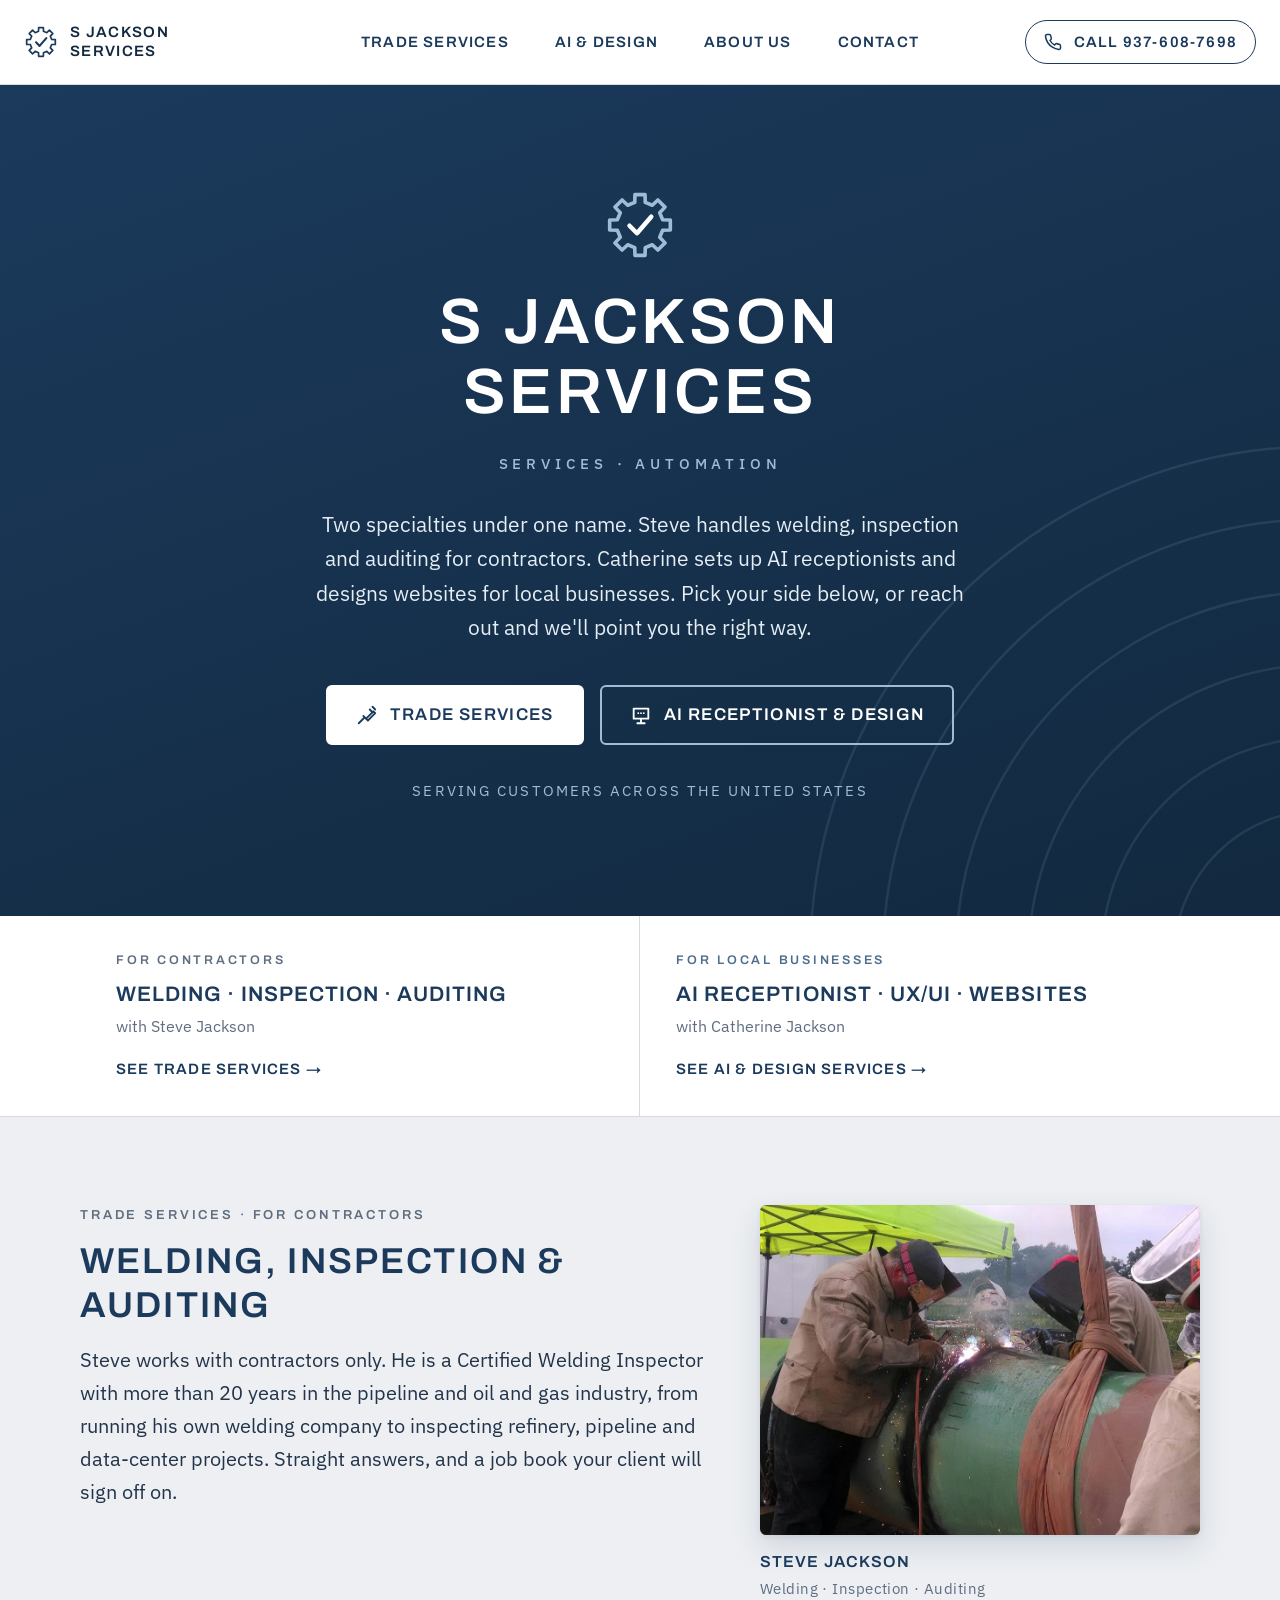
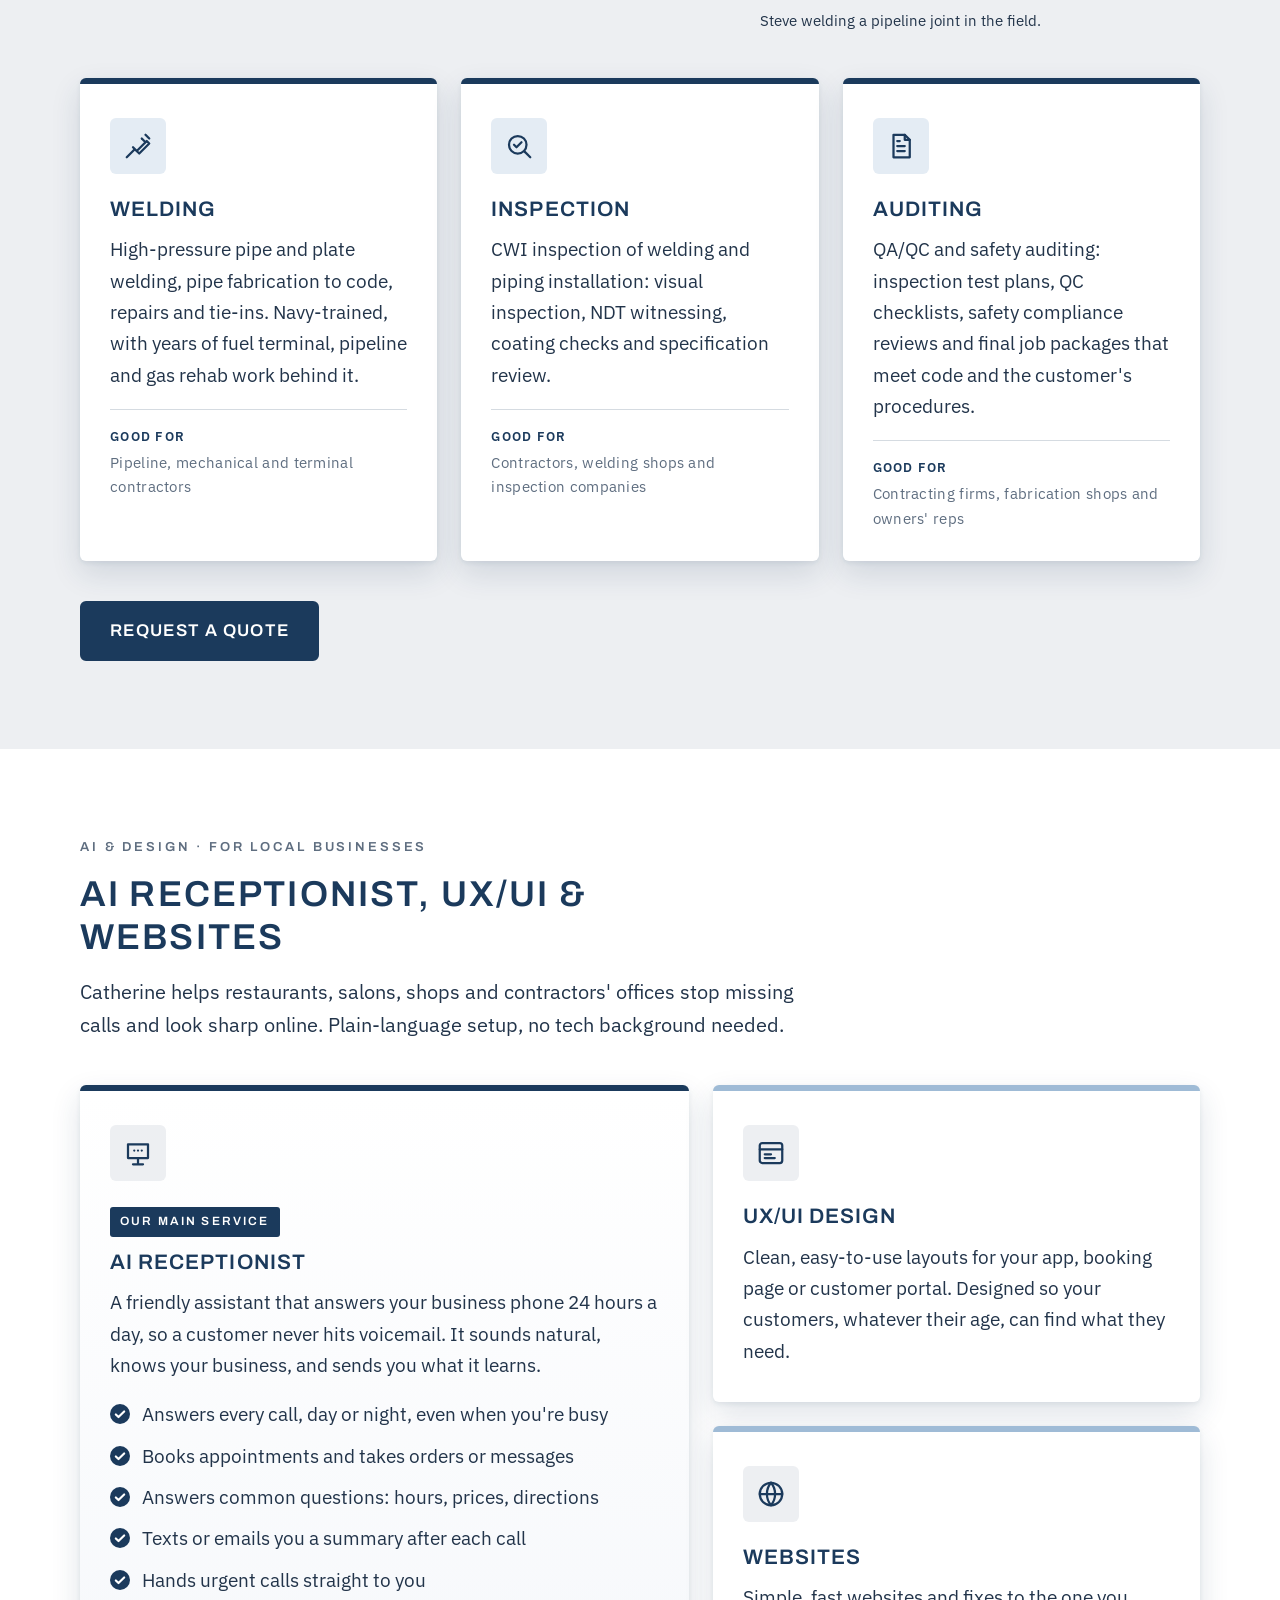
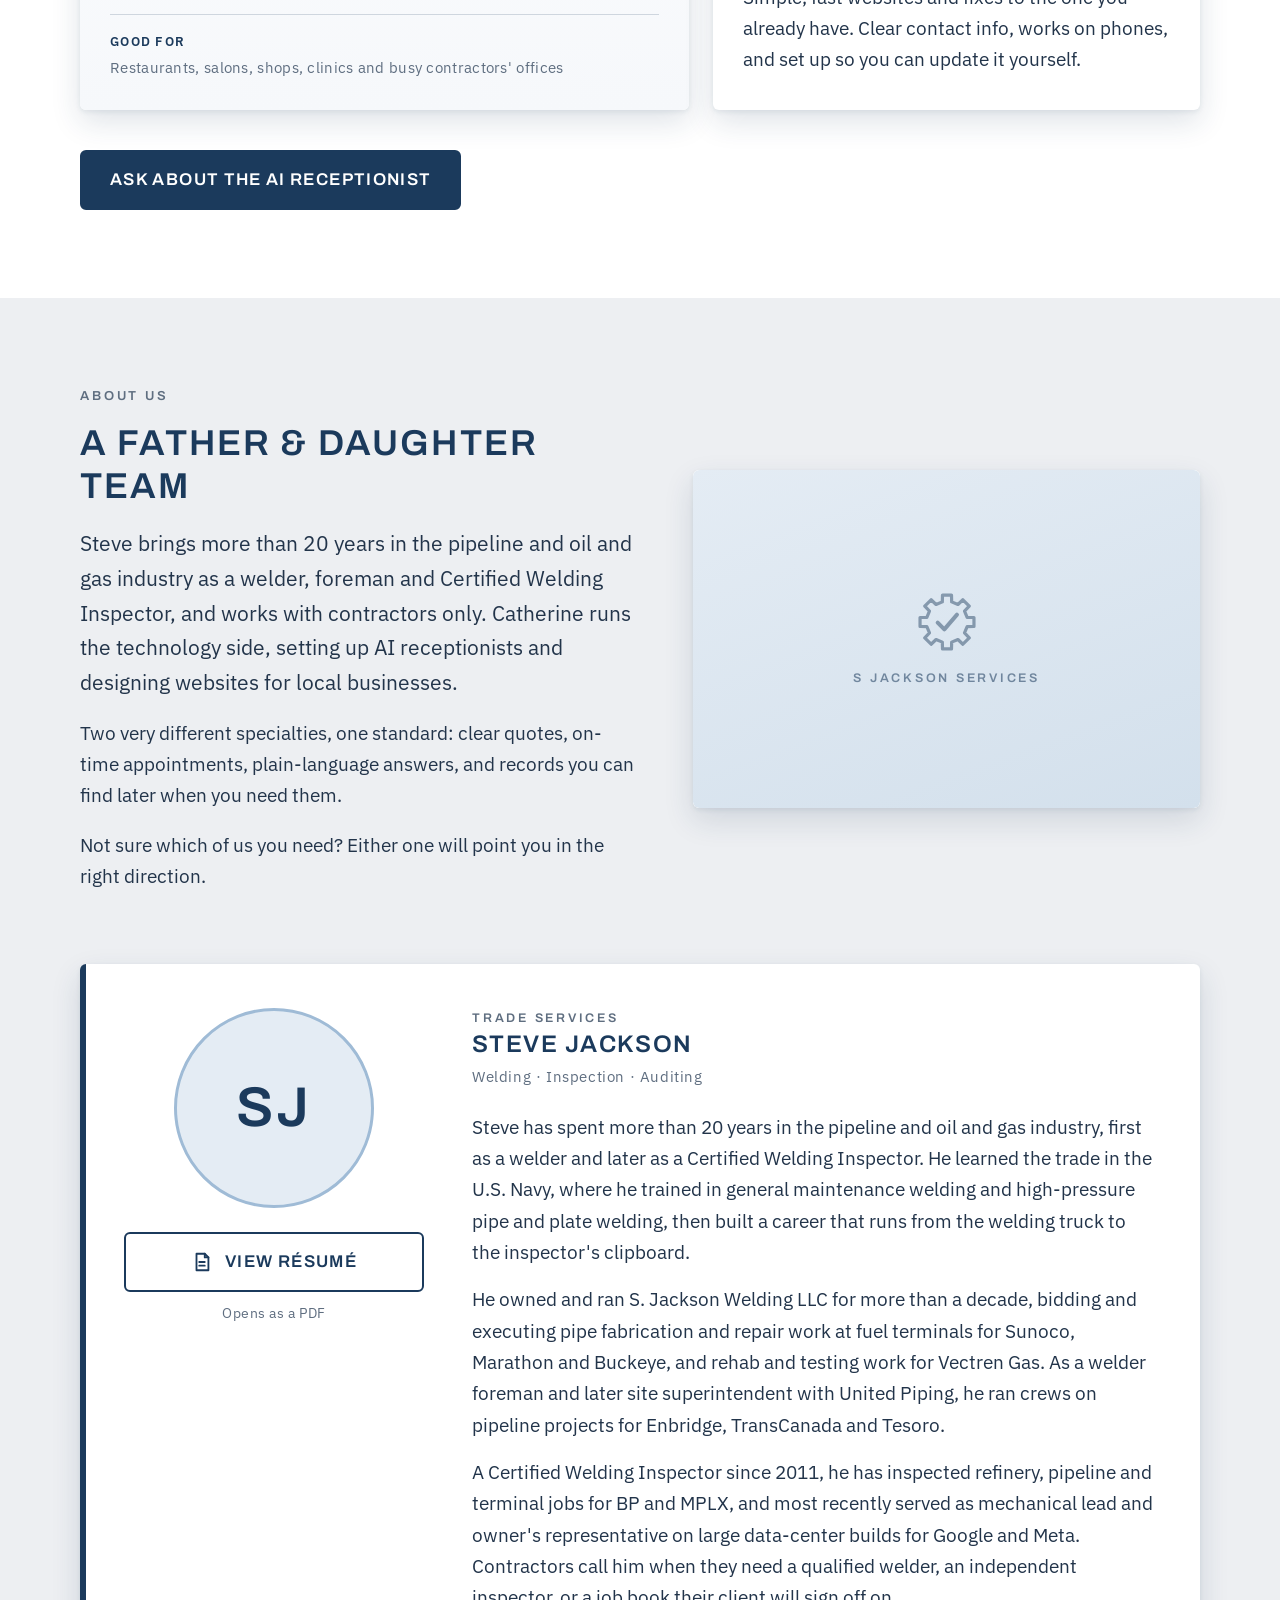
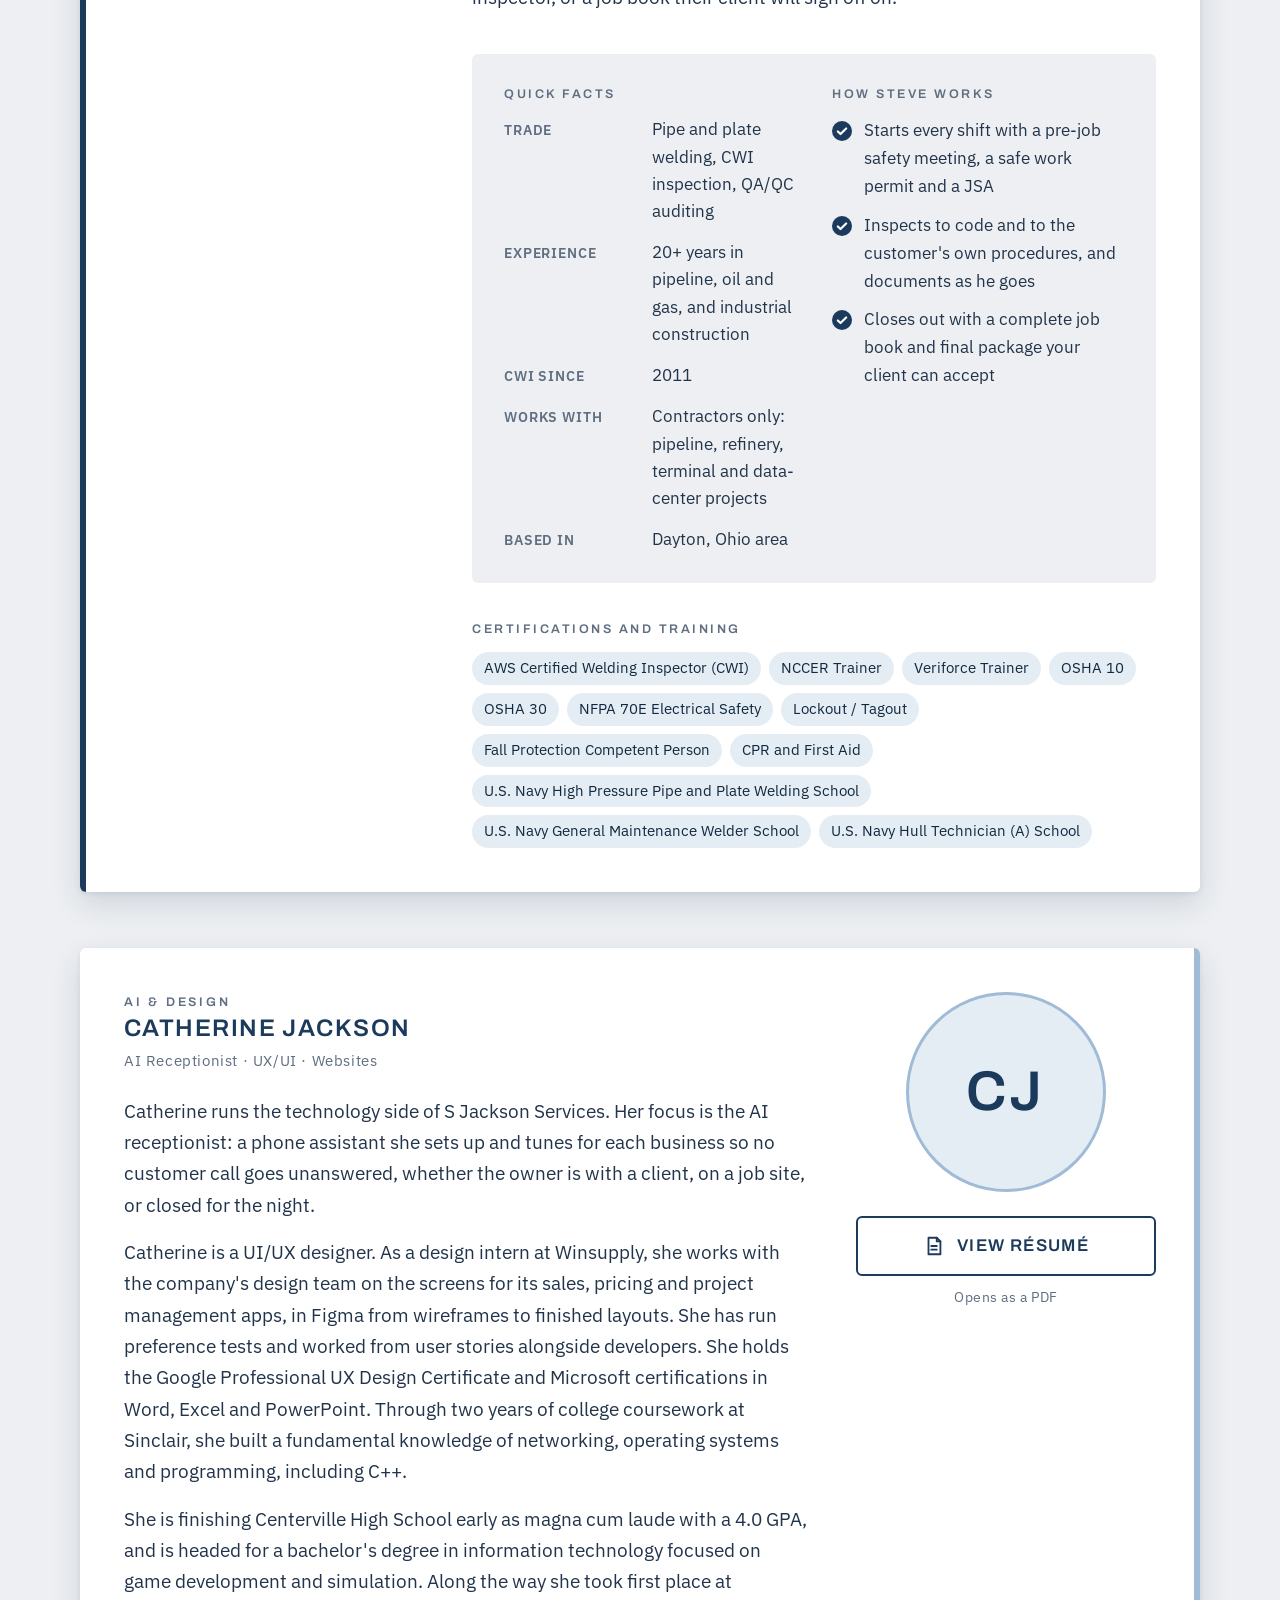
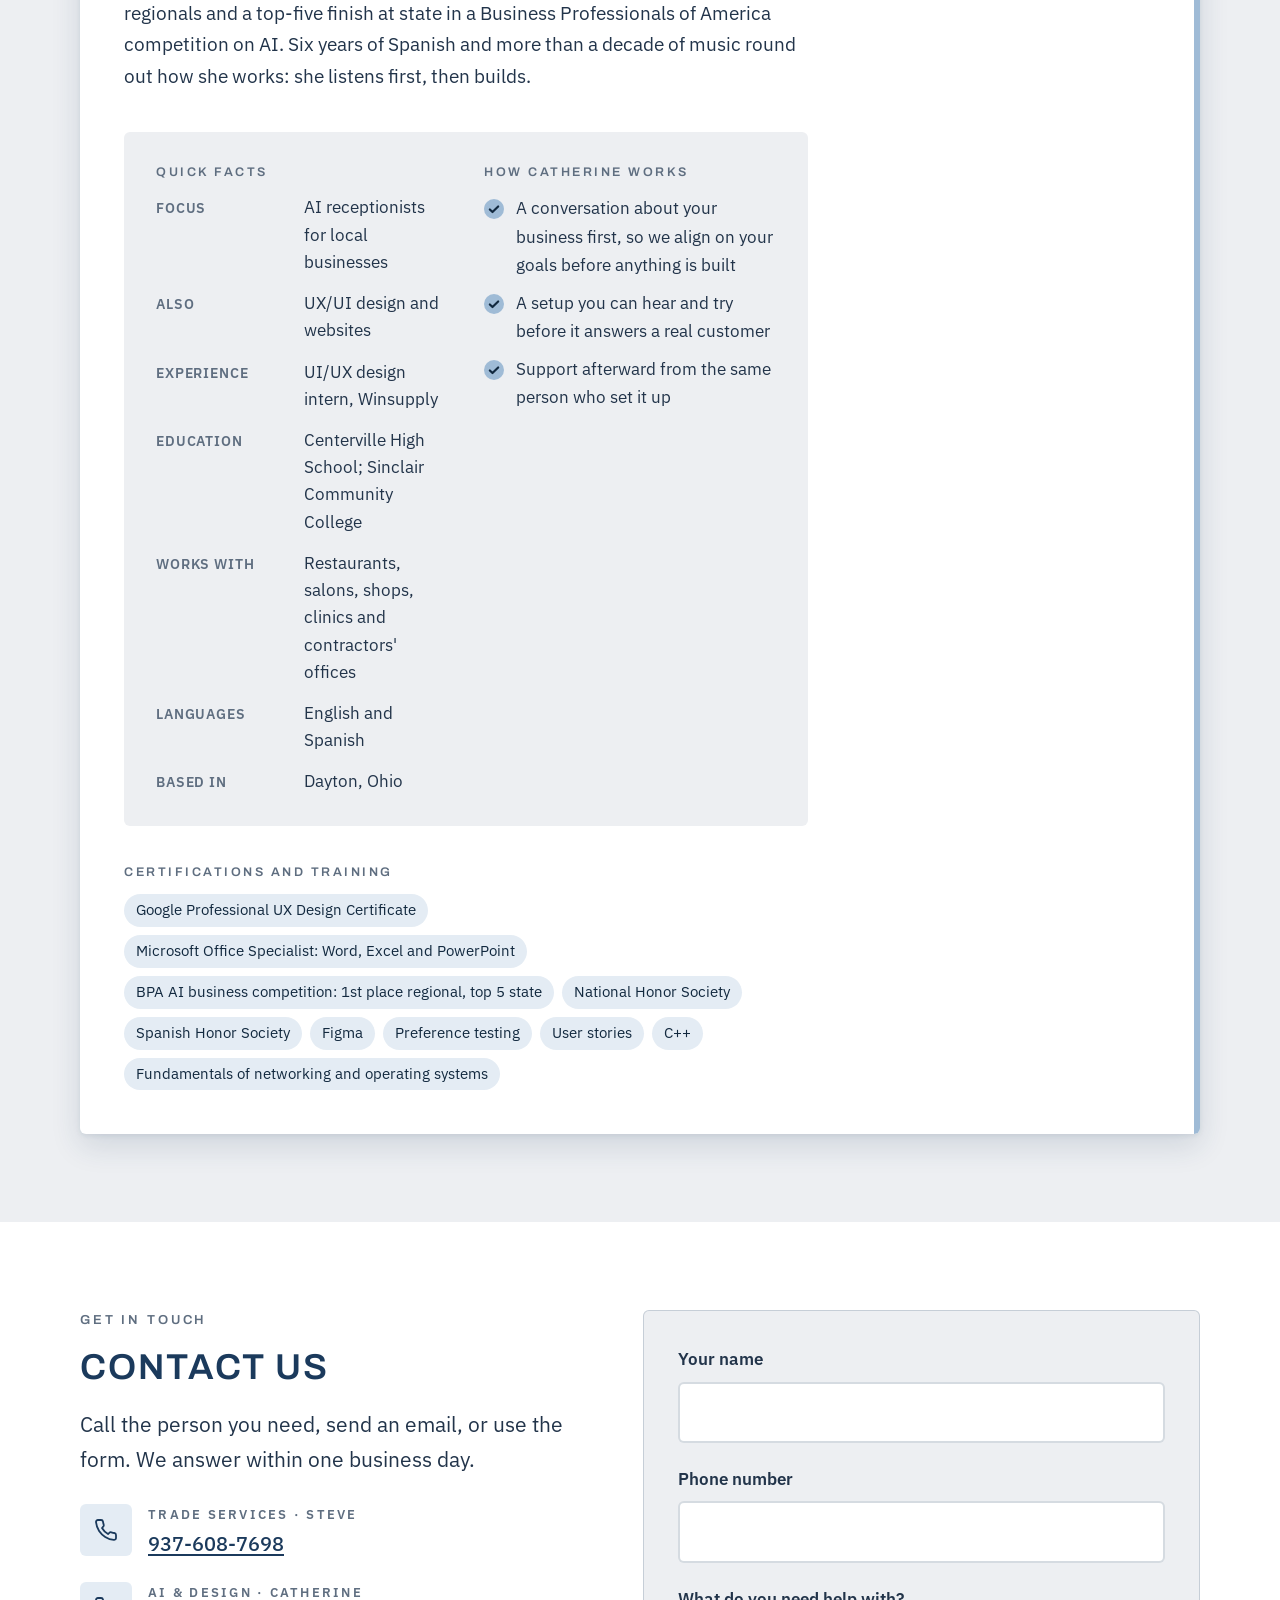
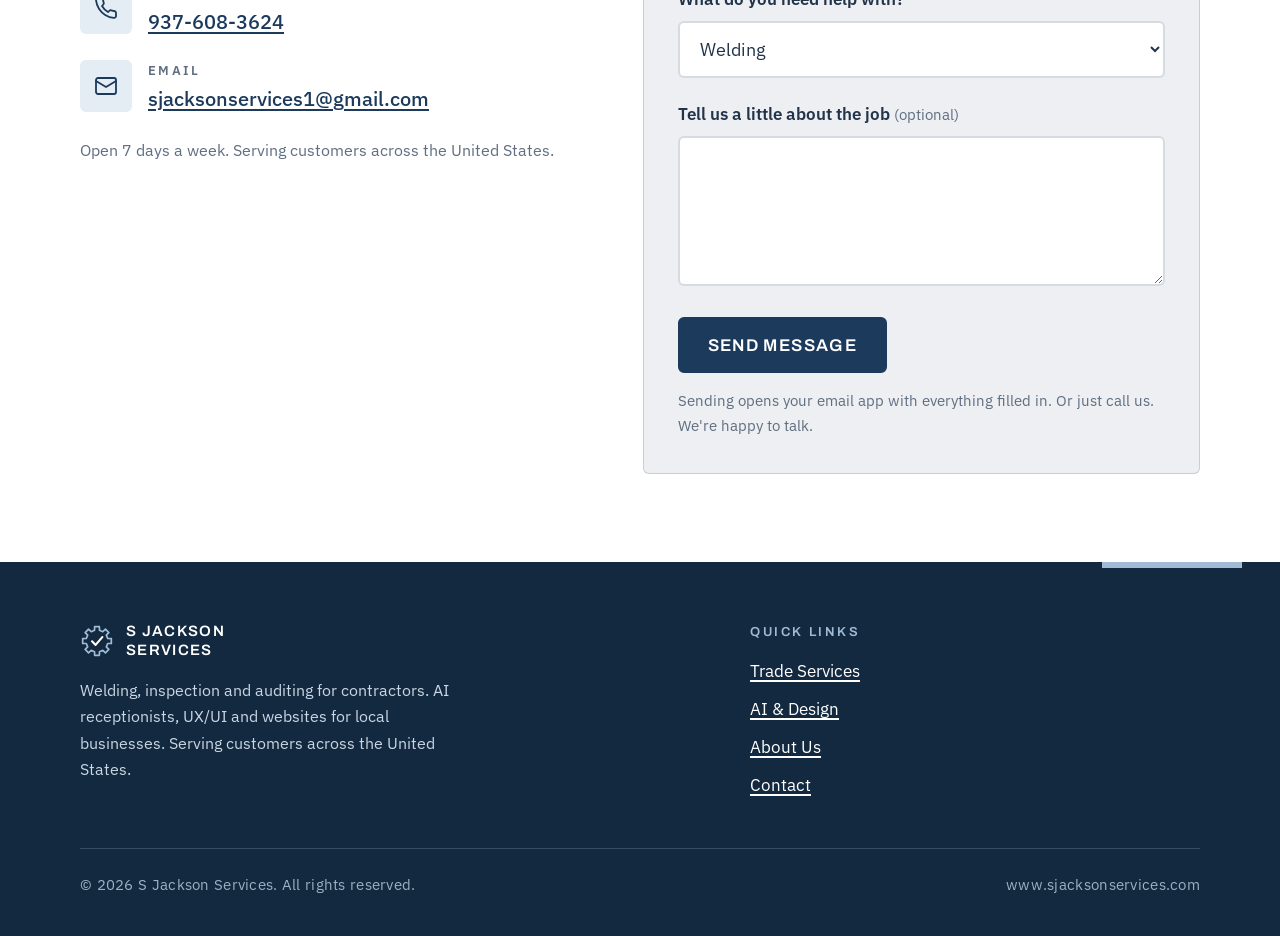
==== index.html @ 2aa4ae31 "Branded placeholder for missing photos; drop research-study wording Co-Authored-By: Claude Fable 5.1" ====
<!DOCTYPE html>
<html lang="en">
<head>
<meta charset="UTF-8">
<meta name="viewport" content="width=device-width, initial-scale=1.0">
<title>S Jackson Services — Welding &amp; Inspection for Contractors · AI Receptionists for Local Businesses</title>
<meta name="description" content="S Jackson Services: Steve Jackson, a Certified Welding Inspector with 20-plus years in pipeline and oil and gas work, provides welding, inspection and QA/QC auditing for contractors. Catherine Jackson sets up AI receptionists, UX/UI design and websites for local businesses.">
<meta name="theme-color" content="#1B3A5C">
<link rel="icon" type="image/svg+xml" href="assets/favicon.svg">
<link rel="preconnect" href="https://fonts.googleapis.com">
<link rel="preconnect" href="https://fonts.gstatic.com" crossorigin>
<link href="https://fonts.googleapis.com/css2?family=Archivo:wght@500;600;700&family=IBM+Plex+Sans:wght@400;500;600&display=swap" rel="stylesheet">
<link rel="stylesheet" href="styles.css">
</head>
<body>

<a class="skip-link" href="#main">Skip to main content</a>

<!-- ============================ HEADER ============================ -->
<header class="site-header">
  <div class="container header-inner">
    <a class="brand" href="#top" aria-label="S Jackson Services home">
      <svg class="" viewBox="0 0 48 48" fill="none" aria-hidden="true">
        <path d="M 20.5 8.9 L 20.63 3.78 L 27.37 3.78 L 27.5 8.9 L 32.2 10.85 L 35.92 7.32 L 40.68 12.08 L 37.15 15.8 L 39.1 20.5 L 44.22 20.63 L 44.22 27.37 L 39.1 27.5 L 37.15 32.2 L 40.68 35.92 L 35.92 40.68 L 32.2 37.15 L 27.5 39.1 L 27.37 44.22 L 20.63 44.22 L 20.5 39.1 L 15.8 37.15 L 12.08 40.68 L 7.32 35.92 L 10.85 32.2 L 8.9 27.5 L 3.78 27.37 L 3.78 20.63 L 8.9 20.5 L 10.85 15.8 L 7.32 12.08 L 12.08 7.32 L 15.8 10.85 Z" stroke="#1B3A5C" stroke-width="2.4" stroke-linejoin="round"/>
        <path d="M17 24.5 L22 29.5 L31.5 18.5" stroke="#1B3A5C" stroke-width="3" stroke-linecap="round" stroke-linejoin="round"/>
      </svg>
      <span class="brand-name">S Jackson<br>Services</span>
    </a>

    <nav class="nav" id="siteNav" aria-label="Main">
      <a href="#trade">Trade Services</a>
      <a href="#automation">AI &amp; Design</a>
      <a href="#about">About Us</a>
      <a href="#contact">Contact</a>
      <a class="btn btn-primary header-call nav-call" href="tel:9376087698" data-fill-tel="mainPhone">
        <svg viewBox="0 0 24 24" fill="none" stroke="currentColor" stroke-width="2" stroke-linecap="round" stroke-linejoin="round" aria-hidden="true"><path d="M22 16.9v3a2 2 0 0 1-2.2 2 19.8 19.8 0 0 1-8.6-3A19.5 19.5 0 0 1 5.1 13 19.8 19.8 0 0 1 2 4.2 2 2 0 0 1 4 2h3a2 2 0 0 1 2 1.7c.1 1 .4 2 .7 2.9a2 2 0 0 1-.5 2.1L8 10a16 16 0 0 0 6 6l1.3-1.2a2 2 0 0 1 2.1-.5c.9.3 1.9.6 2.9.7a2 2 0 0 1 1.7 2z"/></svg>
        <span>Call <span data-fill="mainPhone">937-608-7698</span></span>
      </a>
    </nav>

    <div class="header-right">
      <a class="btn btn-primary header-call desk-call" href="tel:9376087698" data-fill-tel="mainPhone">
        <svg viewBox="0 0 24 24" fill="none" stroke="currentColor" stroke-width="2" stroke-linecap="round" stroke-linejoin="round" aria-hidden="true"><path d="M22 16.9v3a2 2 0 0 1-2.2 2 19.8 19.8 0 0 1-8.6-3A19.5 19.5 0 0 1 5.1 13 19.8 19.8 0 0 1 2 4.2 2 2 0 0 1 4 2h3a2 2 0 0 1 2 1.7c.1 1 .4 2 .7 2.9a2 2 0 0 1-.5 2.1L8 10a16 16 0 0 0 6 6l1.3-1.2a2 2 0 0 1 2.1-.5c.9.3 1.9.6 2.9.7a2 2 0 0 1 1.7 2z"/></svg>
        <span>Call <span data-fill="mainPhone">937-608-7698</span></span>
      </a>
      <button class="nav-toggle" id="navToggle" aria-expanded="false" aria-controls="siteNav">
        <svg viewBox="0 0 24 24" fill="none" stroke="currentColor" stroke-width="2.2" stroke-linecap="round" aria-hidden="true"><path d="M4 7h16M4 12h16M4 17h16"/></svg>
        Menu
      </button>
    </div>
  </div>
</header>

<main id="main">

<!-- ============================ HERO ============================ -->
<section class="hero" id="top">
  <svg class="watermark" viewBox="0 0 250 250" fill="none" aria-hidden="true">
        <g stroke="rgba(159,187,214,0.14)" stroke-width="1.2">
          <circle cx="250" cy="250" r="70"/><circle cx="250" cy="250" r="105"/>
          <circle cx="250" cy="250" r="140"/><circle cx="250" cy="250" r="175"/>
          <circle cx="250" cy="250" r="210"/><circle cx="250" cy="250" r="245"/>
        </g>
      </svg>
  <div class="container hero-inner">
    <svg class="hero-logo" viewBox="0 0 48 48" fill="none" aria-hidden="true">
        <path d="M 20.5 8.9 L 20.63 3.78 L 27.37 3.78 L 27.5 8.9 L 32.2 10.85 L 35.92 7.32 L 40.68 12.08 L 37.15 15.8 L 39.1 20.5 L 44.22 20.63 L 44.22 27.37 L 39.1 27.5 L 37.15 32.2 L 40.68 35.92 L 35.92 40.68 L 32.2 37.15 L 27.5 39.1 L 27.37 44.22 L 20.63 44.22 L 20.5 39.1 L 15.8 37.15 L 12.08 40.68 L 7.32 35.92 L 10.85 32.2 L 8.9 27.5 L 3.78 27.37 L 3.78 20.63 L 8.9 20.5 L 10.85 15.8 L 7.32 12.08 L 12.08 7.32 L 15.8 10.85 Z" stroke="#9FBBD6" stroke-width="2.4" stroke-linejoin="round"/>
        <path d="M17 24.5 L22 29.5 L31.5 18.5" stroke="#FFFFFF" stroke-width="3" stroke-linecap="round" stroke-linejoin="round"/>
      </svg>
    <h1 class="wordmark">S Jackson<br>Services</h1>
    <div class="services-line" data-fill="tagline">Services · Automation</div>
    <p class="lead">
      Two specialties under one name. Steve handles welding, inspection and auditing for contractors.
      Catherine sets up AI receptionists and designs websites for local businesses.
      Pick your side below, or reach out and we'll point you the right way.
    </p>
    <div class="hero-actions">
      <a class="btn btn-light" href="#trade">
        <svg viewBox="0 0 24 24" fill="none" stroke="currentColor" stroke-width="2" stroke-linecap="round" stroke-linejoin="round" aria-hidden="true"><path d="M3 21l6-6"/><path d="M8 13l3 3"/><path d="M11 16l2 2 8-8-2-2-8 8z"/><path d="M15 6l3 3"/><path d="M18 3l3 3"/></svg>
        Trade Services
      </a>
      <a class="btn btn-ghost" href="#automation">
        <svg viewBox="0 0 24 24" fill="none" stroke="currentColor" stroke-width="2" stroke-linecap="round" stroke-linejoin="round" aria-hidden="true"><path d="M4 5h16v11H4z"/><path d="M8 21h8M12 16v5"/><path d="M9 10h.01M12 10h.01M15 10h.01"/></svg>
        AI Receptionist &amp; Design
      </a>
    </div>
    <div class="hero-area">Serving <span data-fill="serviceArea">customers across the United States</span></div>
  </div>
</section>

<!-- ============================ TWO PATHS ============================ -->
<div class="paths" aria-label="Choose a service area">
  <div class="container paths-inner">
    <a class="path path-trade" href="#trade">
      <div class="path-eyebrow">For Contractors</div>
      <div class="path-title">Welding · Inspection · Auditing</div>
      <div class="path-who">with Steve Jackson</div>
      <span class="path-go">See trade services →</span>
    </a>
    <a class="path path-auto" href="#automation">
      <div class="path-eyebrow">For Local Businesses</div>
      <div class="path-title">AI Receptionist · UX/UI · Websites</div>
      <div class="path-who">with Catherine Jackson</div>
      <span class="path-go">See AI &amp; design services →</span>
    </a>
  </div>
</div>

<!-- ============================ TRADE SERVICES (STEVE) ============================ -->
<section class="section side side-trade" id="trade">
  <div class="container">
    <div class="side-head">
      <div class="section-head">
        <div class="eyebrow">Trade Services · For Contractors</div>
        <h2>Welding, Inspection &amp; Auditing</h2>
        <p>Steve works with contractors only. He is a Certified Welding Inspector with more than 20 years in the pipeline and oil and gas industry, from running his own welding company to inspecting refinery, pipeline and data-center projects. Straight answers, and a job book your client will sign off on.</p>
      </div>
      <figure class="side-photo" data-work-photo="0">
        <div class="side-photo-frame missing"><div class="photo-placeholder"><svg class="ph-logo" viewBox="0 0 48 48" fill="none" aria-hidden="true"><path d="M 20.5 8.9 L 20.63 3.78 L 27.37 3.78 L 27.5 8.9 L 32.2 10.85 L 35.92 7.32 L 40.68 12.08 L 37.15 15.8 L 39.1 20.5 L 44.22 20.63 L 44.22 27.37 L 39.1 27.5 L 37.15 32.2 L 40.68 35.92 L 35.92 40.68 L 32.2 37.15 L 27.5 39.1 L 27.37 44.22 L 20.63 44.22 L 20.5 39.1 L 15.8 37.15 L 12.08 40.68 L 7.32 35.92 L 10.85 32.2 L 8.9 27.5 L 3.78 27.37 L 3.78 20.63 L 8.9 20.5 L 10.85 15.8 L 7.32 12.08 L 12.08 7.32 L 15.8 10.85 Z" stroke="#1B3A5C" stroke-width="2.4" stroke-linejoin="round"/><path d="M17 24.5 L22 29.5 L31.5 18.5" stroke="#1B3A5C" stroke-width="3" stroke-linecap="round" stroke-linejoin="round"/></svg><span>S Jackson Services</span></div></div>
        <figcaption><strong>Steve Jackson</strong><span>Welding · Inspection · Auditing</span></figcaption>
      </figure>
    </div>

    <div class="services-grid three">
      <article class="service">
        <div class="service-icon">
          <svg viewBox="0 0 24 24" aria-hidden="true"><path d="M3 21l6-6"/><path d="M8 13l3 3"/><path d="M11 16l2 2 8-8-2-2-8 8z"/><path d="M15 6l3 3"/><path d="M18 3l3 3"/></svg>
        </div>
        <h3>Welding</h3>
        <p>High-pressure pipe and plate welding, pipe fabrication to code, repairs and tie-ins. Navy-trained, with years of fuel terminal, pipeline and gas rehab work behind it.</p>
        <div class="for"><strong>Good for</strong>Pipeline, mechanical and terminal contractors</div>
      </article>

      <article class="service">
        <div class="service-icon">
          <svg viewBox="0 0 24 24" aria-hidden="true"><circle cx="11" cy="11" r="7"/><path d="M21 21l-4.5-4.5"/><path d="M8 11l2 2 4-4"/></svg>
        </div>
        <h3>Inspection</h3>
        <p>CWI inspection of welding and piping installation: visual inspection, NDT witnessing, coating checks and specification review.</p>
        <div class="for"><strong>Good for</strong>Contractors, welding shops and inspection companies</div>
      </article>

      <article class="service">
        <div class="service-icon">
          <svg viewBox="0 0 24 24" aria-hidden="true"><path d="M6 3h9l4 4v14H6z"/><path d="M15 3v4h4"/><path d="M9 12h6M9 16h6M9 8h2"/></svg>
        </div>
        <h3>Auditing</h3>
        <p>QA/QC and safety auditing: inspection test plans, QC checklists, safety compliance reviews and final job packages that meet code and the customer's procedures.</p>
        <div class="for"><strong>Good for</strong>Contracting firms, fabrication shops and owners' reps</div>
      </article>
    </div>

    <div class="side-cta">
      <a class="btn btn-primary" href="#contact">Request a Quote</a>
    </div>
  </div>
</section>

<!-- ============================ AI & DESIGN (CATHERINE) ============================ -->
<section class="section side side-auto" id="automation">
  <div class="container">
    <div class="side-head">
      <div class="section-head">
        <div class="eyebrow">AI &amp; Design · For Local Businesses</div>
        <h2>AI Receptionist, UX/UI &amp; Websites</h2>
        <p>Catherine helps restaurants, salons, shops and contractors' offices stop missing calls and look sharp online. Plain-language setup, no tech background needed.</p>
      </div>
    </div>

    <div class="auto-grid">
      <article class="service featured">
        <div class="service-icon">
          <svg viewBox="0 0 24 24" aria-hidden="true"><path d="M4 5h16v11H4z"/><path d="M8 21h8M12 16v5"/><path d="M9 10h.01M12 10h.01M15 10h.01"/></svg>
        </div>
        <div class="featured-tag">Our main service</div>
        <h3>AI Receptionist</h3>
        <p>A friendly assistant that answers your business phone 24 hours a day, so a customer never hits voicemail. It sounds natural, knows your business, and sends you what it learns.</p>
        <ul class="checks">
          <li>Answers every call, day or night, even when you're busy</li>
          <li>Books appointments and takes orders or messages</li>
          <li>Answers common questions: hours, prices, directions</li>
          <li>Texts or emails you a summary after each call</li>
          <li>Hands urgent calls straight to you</li>
        </ul>
        <div class="for"><strong>Good for</strong>Restaurants, salons, shops, clinics and busy contractors' offices</div>
      </article>

      <div class="auto-side">
        <article class="service">
          <div class="service-icon">
            <svg viewBox="0 0 24 24" aria-hidden="true"><rect x="3" y="4" width="18" height="16" rx="2"/><path d="M3 9h18"/><path d="M7 13h5M7 16h8"/></svg>
          </div>
          <h3>UX/UI Design</h3>
          <p>Clean, easy-to-use layouts for your app, booking page or customer portal. Designed so your customers, whatever their age, can find what they need.</p>
        </article>
        <article class="service">
          <div class="service-icon">
            <svg viewBox="0 0 24 24" aria-hidden="true"><circle cx="12" cy="12" r="9"/><path d="M3 12h18"/><path d="M12 3a14 14 0 0 1 0 18M12 3a14 14 0 0 0 0 18"/></svg>
          </div>
          <h3>Websites</h3>
          <p>Simple, fast websites and fixes to the one you already have. Clear contact info, works on phones, and set up so you can update it yourself.</p>
        </article>
      </div>
    </div>

    <div class="side-cta">
      <a class="btn btn-primary" href="#contact">Ask About the AI Receptionist</a>
    </div>
  </div>
</section>

<!-- ============================ ABOUT ============================ -->
<section class="section" id="about">
  <div class="container about-grid">
    <div class="about-copy">
      <div class="eyebrow">About Us</div>
      <h2>A Father &amp; Daughter Team</h2>
      <p class="lead" style="margin-top:18px;">Steve brings more than 20 years in the pipeline and oil and gas industry as a welder, foreman and Certified Welding Inspector, and works with contractors only. Catherine runs the technology side, setting up AI receptionists and designing websites for local businesses.</p>
      <p>Two very different specialties, one standard: clear quotes, on-time appointments, plain-language answers, and records you can find later when you need them.</p>
      <p>Not sure which of us you need? Either one will point you in the right direction.</p>
    </div>

    <!-- Photo of the two of you -->
    <div class="card-back">
      <figure class="team-photo" id="teamPhoto">
        <div class="team-photo-frame missing"><div class="photo-placeholder"><svg class="ph-logo" viewBox="0 0 48 48" fill="none" aria-hidden="true"><path d="M 20.5 8.9 L 20.63 3.78 L 27.37 3.78 L 27.5 8.9 L 32.2 10.85 L 35.92 7.32 L 40.68 12.08 L 37.15 15.8 L 39.1 20.5 L 44.22 20.63 L 44.22 27.37 L 39.1 27.5 L 37.15 32.2 L 40.68 35.92 L 35.92 40.68 L 32.2 37.15 L 27.5 39.1 L 27.37 44.22 L 20.63 44.22 L 20.5 39.1 L 15.8 37.15 L 12.08 40.68 L 7.32 35.92 L 10.85 32.2 L 8.9 27.5 L 3.78 27.37 L 3.78 20.63 L 8.9 20.5 L 10.85 15.8 L 7.32 12.08 L 12.08 7.32 L 15.8 10.85 Z" stroke="#1B3A5C" stroke-width="2.4" stroke-linejoin="round"/><path d="M17 24.5 L22 29.5 L31.5 18.5" stroke="#1B3A5C" stroke-width="3" stroke-linecap="round" stroke-linejoin="round"/></svg><span>S Jackson Services</span></div></div>
      </figure>
    </div>
  </div>

  <!-- Personal profiles, filled from site-config.js -->
  <div class="container profiles" id="profiles">
    <noscript><p class="lead">Profiles for Steve and Catherine are loaded from the site settings. Please enable JavaScript to read them, or call us and we'll happily tell you ourselves.</p></noscript>
  </div>
</section>

<!-- ============================ CONTACT ============================ -->
<section class="section contact" id="contact">
  <div class="container contact-grid">
    <div>
      <div class="eyebrow">Get In Touch</div>
      <h2>Contact Us</h2>
      <p class="lead" style="margin-top:18px;">Call the person you need, send an email, or use the form. We answer within one business day.</p>

      <ul class="contact-list">
        <li>
          <div class="ci"><svg viewBox="0 0 24 24" aria-hidden="true"><path d="M22 16.9v3a2 2 0 0 1-2.2 2 19.8 19.8 0 0 1-8.6-3A19.5 19.5 0 0 1 5.1 13 19.8 19.8 0 0 1 2 4.2 2 2 0 0 1 4 2h3a2 2 0 0 1 2 1.7c.1 1 .4 2 .7 2.9a2 2 0 0 1-.5 2.1L8 10a16 16 0 0 0 6 6l1.3-1.2a2 2 0 0 1 2.1-.5c.9.3 1.9.6 2.9.7a2 2 0 0 1 1.7 2z"/></svg></div>
          <div>
            <div class="label">Trade Services · Steve</div>
            <div class="value"><a href="tel:9376087698" data-person-tel="0"><span data-person-phone="0">937-608-7698</span></a></div>
          </div>
        </li>
        <li>
          <div class="ci"><svg viewBox="0 0 24 24" aria-hidden="true"><path d="M22 16.9v3a2 2 0 0 1-2.2 2 19.8 19.8 0 0 1-8.6-3A19.5 19.5 0 0 1 5.1 13 19.8 19.8 0 0 1 2 4.2 2 2 0 0 1 4 2h3a2 2 0 0 1 2 1.7c.1 1 .4 2 .7 2.9a2 2 0 0 1-.5 2.1L8 10a16 16 0 0 0 6 6l1.3-1.2a2 2 0 0 1 2.1-.5c.9.3 1.9.6 2.9.7a2 2 0 0 1 1.7 2z"/></svg></div>
          <div>
            <div class="label">AI &amp; Design · Catherine</div>
            <div class="value"><a href="tel:9376083624" data-person-tel="1"><span data-person-phone="1">937-608-3624</span></a></div>
          </div>
        </li>
        <li>
          <div class="ci"><svg viewBox="0 0 24 24" aria-hidden="true"><rect x="2" y="4" width="20" height="16" rx="2"/><path d="m22 7-10 6L2 7"/></svg></div>
          <div>
            <div class="label">Email</div>
            <div class="value"><a href="mailto:sjacksonservices1@gmail.com" data-fill-mailto="email"><span data-fill="email">sjacksonservices1@gmail.com</span></a></div>
          </div>
        </li>
      </ul>
      <p class="contact-note"><span data-fill="hours">Open 7 days a week</span>. Serving <span data-fill="serviceArea">customers across the United States</span>.</p>
    </div>

    <form id="contactForm" novalidate>
      <div class="field">
        <label for="name">Your name</label>
        <input id="name" name="name" type="text" autocomplete="name" required>
      </div>
      <div class="field">
        <label for="phone">Phone number</label>
        <input id="phone" name="phone" type="tel" autocomplete="tel" inputmode="tel" required>
      </div>
      <div class="field">
        <label for="service">What do you need help with?</label>
        <select id="service" name="service">
          <optgroup label="Trade services (Steve)">
            <option>Welding</option>
            <option>Inspection</option>
            <option>Auditing</option>
          </optgroup>
          <optgroup label="AI &amp; design (Catherine)">
            <option>AI Receptionist</option>
            <option>UX/UI Design</option>
            <option>Website</option>
          </optgroup>
          <option>Not sure yet</option>
        </select>
      </div>
      <div class="field">
        <label for="message">Tell us a little about the job <span class="opt">(optional)</span></label>
        <textarea id="message" name="message"></textarea>
      </div>
      <div class="form-actions">
        <button class="btn btn-primary" type="submit">Send Message</button>
      </div>
      <p class="form-note" id="formNote">Sending opens your email app with everything filled in. Or just call us. We're happy to talk.</p>
    </form>
  </div>
</section>

</main>

<!-- ============================ FOOTER ============================ -->
<footer class="site-footer">
  <div class="footer-accent" aria-hidden="true"></div>
  <div class="container">
    <div class="footer-grid">
      <div>
        <a class="brand" href="#top" aria-label="S Jackson Services home">
          <svg class="" viewBox="0 0 48 48" fill="none" aria-hidden="true">
        <path d="M 20.5 8.9 L 20.63 3.78 L 27.37 3.78 L 27.5 8.9 L 32.2 10.85 L 35.92 7.32 L 40.68 12.08 L 37.15 15.8 L 39.1 20.5 L 44.22 20.63 L 44.22 27.37 L 39.1 27.5 L 37.15 32.2 L 40.68 35.92 L 35.92 40.68 L 32.2 37.15 L 27.5 39.1 L 27.37 44.22 L 20.63 44.22 L 20.5 39.1 L 15.8 37.15 L 12.08 40.68 L 7.32 35.92 L 10.85 32.2 L 8.9 27.5 L 3.78 27.37 L 3.78 20.63 L 8.9 20.5 L 10.85 15.8 L 7.32 12.08 L 12.08 7.32 L 15.8 10.85 Z" stroke="#9FBBD6" stroke-width="2.4" stroke-linejoin="round"/>
        <path d="M17 24.5 L22 29.5 L31.5 18.5" stroke="#FFFFFF" stroke-width="3" stroke-linecap="round" stroke-linejoin="round"/>
      </svg>
          <span class="brand-name">S Jackson<br>Services</span>
        </a>
        <p>Welding, inspection and auditing for contractors. AI receptionists, UX/UI and websites for local businesses. Serving <span data-fill="serviceArea">customers across the United States</span>.</p>
      </div>
      <div>
        <div class="footer-h">Quick Links</div>
        <ul>
          <li><a href="#trade">Trade Services</a></li>
          <li><a href="#automation">AI &amp; Design</a></li>
          <li><a href="#about">About Us</a></li>
          <li><a href="#contact">Contact</a></li>
        </ul>
      </div>
    </div>
    <div class="footer-bottom">
      <span>&copy; <span id="year">2026</span> S Jackson Services. All rights reserved.</span>
      <span data-fill="website">www.sjacksonservices.com</span>
    </div>
  </div>
</footer>

<script src="site-config.js"></script>
<script src="site.js"></script>
</body>
</html>
---- styles.css ----
/* ============================================================
   S JACKSON SERVICES — STYLES
   Palette, type and details are lifted straight from the
   business card so the site and the card read as one piece.
   ============================================================ */
:root{
  --navy:#1B3A5C;
  --navy-deep:#12293F;
  --sky:#9FBBD6;
  --sky-light:#E4ECF4;
  --text:#22344A;
  --muted:#5F6E80;      /* card's #7C8A9B, darkened slightly for readability */
  --bg:#EDEFF2;
  --white:#FFFFFF;
  --line:rgba(27,58,92,.18);
  --shadow:0 12px 30px rgba(27,58,92,.14), 0 2px 5px rgba(27,58,92,.08);
  --radius:6px;
  --max:1120px;
}

*{margin:0;padding:0;box-sizing:border-box;}
html{scroll-behavior:smooth;}
@media (prefers-reduced-motion:reduce){
  html{scroll-behavior:auto;}
  *{transition:none !important;animation:none !important;}
}
body{
  background:var(--bg);
  color:var(--text);
  font-family:'IBM Plex Sans',system-ui,-apple-system,"Segoe UI",Arial,sans-serif;
  font-size:19px;            /* large base size — easy on the eyes */
  line-height:1.65;
  -webkit-font-smoothing:antialiased;
}
img,svg{max-width:100%;display:block;}
a{color:var(--navy);text-decoration-thickness:2px;text-underline-offset:3px;}
a:hover{color:var(--navy-deep);}
:focus-visible{outline:3px solid var(--navy);outline-offset:3px;border-radius:3px;}
.container{width:min(var(--max),100% - 40px);margin-inline:auto;}
.visually-hidden{position:absolute;width:1px;height:1px;overflow:hidden;clip:rect(0 0 0 0);white-space:nowrap;}

/* Headings — Archivo, uppercase, letter-spaced, like the card wordmark */
h1,h2,h3,.eyebrow,.wordmark,.btn,.nav a{
  font-family:'Archivo',system-ui,Arial,sans-serif;
}
h2{
  font-weight:600;font-size:clamp(26px,3.4vw,36px);
  letter-spacing:.06em;text-transform:uppercase;line-height:1.2;color:var(--navy);
}
h3{
  font-weight:600;font-size:21px;letter-spacing:.05em;text-transform:uppercase;
  line-height:1.25;color:var(--navy);
}
.eyebrow{
  font-size:13px;font-weight:600;letter-spacing:.22em;text-transform:uppercase;
  color:var(--muted);margin-bottom:14px;
}
.section{padding:88px 0;}
.section-head{max-width:720px;margin-bottom:44px;}
.section-head p{margin-top:16px;font-size:20px;color:var(--text);}
.lead{font-size:21px;}

/* Skip link for keyboard users */
.skip-link{
  position:absolute;left:16px;top:-60px;z-index:100;
  background:var(--navy);color:#fff;padding:12px 18px;border-radius:var(--radius);
  font-weight:600;transition:top .15s;
}
.skip-link:focus{top:16px;}

/* ---------- BUTTONS ---------- */
.btn{
  display:inline-flex;align-items:center;justify-content:center;gap:12px;
  min-height:56px;padding:14px 28px;border-radius:var(--radius);
  font-weight:600;font-size:17px;letter-spacing:.08em;text-transform:uppercase;
  text-decoration:none;border:2px solid transparent;cursor:pointer;
  transition:background .15s,color .15s,border-color .15s,transform .15s;
}
.btn svg{width:22px;height:22px;flex:none;}
.btn-primary{background:var(--navy);color:#fff;border-color:var(--navy);}
.btn-primary:hover{background:var(--navy-deep);border-color:var(--navy-deep);color:#fff;}
.btn-outline{background:transparent;color:var(--navy);border-color:var(--navy);}
.btn-outline:hover{background:var(--navy);color:#fff;}
.btn-light{background:#fff;color:var(--navy);border-color:#fff;}
.btn-light:hover{background:var(--sky-light);border-color:var(--sky-light);color:var(--navy-deep);}
.btn-ghost{background:transparent;color:#fff;border-color:var(--sky);}
.btn-ghost:hover{background:rgba(255,255,255,.12);color:#fff;}
.btn:active{transform:translateY(1px);}

/* ---------- HEADER ---------- */
.site-header{
  position:sticky;top:0;z-index:50;
  background:rgba(255,255,255,.96);backdrop-filter:blur(6px);
  border-bottom:1px solid var(--line);
}
.site-header .container{width:min(1440px,100% - 48px);}
.header-inner{
  display:grid;grid-template-columns:1fr auto 1fr;align-items:center;gap:24px;
  min-height:84px;
}
.header-right{justify-self:end;display:flex;align-items:center;}
.brand{display:flex;align-items:center;gap:12px;text-decoration:none;color:var(--navy-deep);flex:none;justify-self:start;}
.brand svg{width:34px;height:34px;flex:none;}
.brand-name{
  font-family:'Archivo',sans-serif;font-weight:600;font-size:15px;
  letter-spacing:.09em;text-transform:uppercase;line-height:1.3;white-space:nowrap;
}
.nav{display:flex;align-items:center;gap:10px;justify-self:center;}
.nav a{
  display:inline-block;padding:12px 18px;border-radius:var(--radius);
  font-size:15px;font-weight:600;letter-spacing:.08em;text-transform:uppercase;
  color:var(--navy);text-decoration:none;white-space:nowrap;
}
.nav a:hover{background:var(--sky-light);}
.nav a.nav-call{display:none;}
a.header-call{
  display:inline-flex;min-height:44px;padding:8px 18px;white-space:nowrap;
  font-size:15px;color:var(--navy);background:transparent;
  border:1.5px solid var(--navy);border-radius:999px;
}
a.header-call svg{width:18px;height:18px;}
a.header-call:hover{background:var(--navy);color:#fff;}
.nav-toggle{
  display:none;align-items:center;justify-content:center;gap:10px;
  min-height:50px;padding:10px 16px;border:2px solid var(--navy);
  border-radius:var(--radius);background:#fff;color:var(--navy);
  font-family:'Archivo',sans-serif;font-weight:600;font-size:15px;
  letter-spacing:.08em;text-transform:uppercase;cursor:pointer;
}
.nav-toggle svg{width:22px;height:22px;}

/* ---------- HERO (matches card FRONT) ---------- */
.hero{
  background:linear-gradient(160deg,var(--navy) 0%,var(--navy-deep) 100%);
  color:#fff;position:relative;overflow:hidden;
  padding:104px 0 112px;text-align:center;
}
.hero .watermark{
  position:absolute;right:-40px;bottom:-40px;width:520px;height:520px;
  pointer-events:none;opacity:.9;
}
.hero-inner{position:relative;max-width:820px;margin-inline:auto;}
.hero-logo{width:72px;height:72px;margin:0 auto 26px;}
.wordmark{
  font-weight:600;font-size:clamp(38px,6vw,64px);
  letter-spacing:.06em;text-transform:uppercase;line-height:1.1;color:#fff;
}
.services-line{
  font-size:15px;letter-spacing:.32em;text-transform:uppercase;
  color:var(--sky);font-weight:500;margin-top:24px;
}
.hero p.lead{margin:30px auto 0;max-width:660px;color:#E5EDF5;}
.hero-actions{
  display:flex;flex-wrap:wrap;gap:16px;justify-content:center;margin-top:40px;
}
.hero-area{margin-top:34px;font-size:15px;letter-spacing:.14em;text-transform:uppercase;color:var(--sky);}

/* ---------- TWO PATHS (chooser under the hero) ---------- */
.paths{background:#fff;border-bottom:1px solid var(--line);}
.paths-inner{display:grid;grid-template-columns:1fr 1fr;}
.path{
  display:flex;flex-direction:column;gap:6px;padding:34px 36px;
  text-decoration:none;color:var(--text);border-right:1px solid var(--line);
  transition:background .15s;
}
.path:last-child{border-right:none;}
.path:hover{background:var(--sky-light);}
.path-eyebrow{
  font-family:'Archivo',sans-serif;font-size:12.5px;font-weight:600;
  letter-spacing:.22em;text-transform:uppercase;color:var(--muted);
}
.path-title{
  font-family:'Archivo',sans-serif;font-weight:600;font-size:21px;
  letter-spacing:.05em;text-transform:uppercase;color:var(--navy);line-height:1.25;margin-top:4px;
}
.path-who{font-size:16px;color:var(--muted);}
.path-go{
  margin-top:12px;font-family:'Archivo',sans-serif;font-weight:600;font-size:15px;
  letter-spacing:.08em;text-transform:uppercase;color:var(--navy);
}
.path-auto .path-eyebrow{color:#4E6E8E;}

/* ---------- SIDE SECTIONS (Steve / Catherine) ---------- */
.side-head{
  display:grid;grid-template-columns:1fr 440px;gap:48px;align-items:start;margin-bottom:44px;
}
.side-head .section-head{margin-bottom:0;}
.side-cta{display:flex;flex-wrap:wrap;gap:16px;margin-top:40px;}
.side-auto{background:#fff;}
.side-auto .side-head{grid-template-columns:1fr;}
.side-auto .service{border-top-color:var(--sky);}
.side-auto .service-icon{background:var(--bg);}

.avatar{
  width:72px;height:72px;border-radius:50%;flex:none;overflow:hidden;
  background:var(--sky-light);border:2px solid var(--sky);
  display:grid;place-items:center;
  font-family:'Archivo',sans-serif;font-weight:600;font-size:22px;letter-spacing:.06em;color:var(--navy);
}
.avatar img{width:100%;height:100%;object-fit:cover;}

/* AI & design grid: featured card + two stacked */
.auto-grid{display:grid;grid-template-columns:1.25fr 1fr;gap:24px;align-items:stretch;}
.auto-side{display:grid;gap:24px;}
.service.featured{border-top:6px solid var(--navy);background:linear-gradient(180deg,#fff 0%,#F6F8FB 100%);}
.featured-tag{
  display:inline-block;font-family:'Archivo',sans-serif;font-size:12px;font-weight:600;
  letter-spacing:.18em;text-transform:uppercase;color:#fff;background:var(--navy);
  padding:5px 10px;border-radius:3px;margin-bottom:12px;
}
.checks{list-style:none;margin-top:18px;display:flex;flex-direction:column;gap:10px;}
.checks li{position:relative;padding-left:32px;}
.checks li::before{
  content:"";position:absolute;left:0;top:5px;width:20px;height:20px;
  background:url("data:image/svg+xml,%3Csvg xmlns='http://www.w3.org/2000/svg' viewBox='0 0 24 24'%3E%3Ccircle cx='12' cy='12' r='12' fill='%231B3A5C'/%3E%3Cpath d='M7 12.5l3.2 3.2L17 9' fill='none' stroke='%23fff' stroke-width='2.6' stroke-linecap='round' stroke-linejoin='round'/%3E%3C/svg%3E") center/contain no-repeat;
}

/* ---------- SERVICES ---------- */
.services-grid{
  display:grid;grid-template-columns:repeat(auto-fit,minmax(250px,1fr));gap:24px;
}
.services-grid.three{grid-template-columns:repeat(auto-fit,minmax(280px,1fr));}
.service{
  background:#fff;border-radius:var(--radius);box-shadow:var(--shadow);
  padding:34px 30px 30px;position:relative;overflow:hidden;
  border-top:6px solid var(--navy);
}
.service-icon{
  width:56px;height:56px;border-radius:var(--radius);
  background:var(--sky-light);display:grid;place-items:center;margin-bottom:22px;
}
.service-icon svg{width:30px;height:30px;stroke:var(--navy);fill:none;stroke-width:1.8;stroke-linecap:round;stroke-linejoin:round;}
.service p{margin-top:12px;}
.service .for{
  margin-top:18px;padding-top:16px;border-top:1px solid var(--line);
  font-size:15px;color:var(--muted);letter-spacing:.02em;
}
.service .for strong{color:var(--navy);font-weight:600;letter-spacing:.1em;text-transform:uppercase;font-size:12.5px;display:block;margin-bottom:4px;}

/* ---------- ABOUT (matches card BACK) ---------- */
.about-grid{display:grid;grid-template-columns:1.1fr 1fr;gap:56px;align-items:center;}
.about-copy p + p{margin-top:18px;}
.card-back{
  background:#fff;border-radius:var(--radius);box-shadow:var(--shadow);
  position:relative;overflow:hidden;
}
.team-photo{margin:0;position:relative;}
.team-photo-frame{
  width:100%;aspect-ratio:3 / 2;overflow:hidden;background:var(--sky-light);
  border-radius:var(--radius);
}
.team-photo-frame img{width:100%;height:100%;object-fit:cover;display:block;}

.team-photo figcaption{
  padding:14px 22px 16px;font-size:15px;color:var(--muted);letter-spacing:.03em;
}
.icon{width:18px;height:18px;flex:none;stroke:var(--navy);fill:none;stroke-width:1.8;stroke-linecap:round;stroke-linejoin:round;}

/* ---------- PROFILES (inside About) ---------- */
.profiles{margin-top:72px;display:flex;flex-direction:column;gap:56px;}
.profile{
  display:grid;grid-template-columns:300px 1fr;gap:48px;align-items:start;
  background:#fff;border-radius:var(--radius);box-shadow:var(--shadow);
  padding:44px;position:relative;overflow:hidden;scroll-margin-top:100px;
}
.profile.flip{grid-template-columns:1fr 300px;}
.profile.flip .profile-side{order:2;}
.profile::before{
  content:"";position:absolute;left:0;top:0;bottom:0;width:6px;background:var(--navy);
}
.profile.flip::before{left:auto;right:0;background:var(--sky);}
.profile-side{display:flex;flex-direction:column;align-items:center;text-align:center;gap:18px;}
.profile .avatar.big{width:200px;height:200px;font-size:56px;border-width:3px;}
.profile-eyebrow{
  font-family:'Archivo',sans-serif;font-size:12.5px;font-weight:600;
  letter-spacing:.22em;text-transform:uppercase;color:var(--muted);
}
.profile-name{
  font-family:'Archivo',sans-serif;font-weight:600;font-size:24px;
  letter-spacing:.06em;text-transform:uppercase;color:var(--navy);line-height:1.2;
}
.profile-role{font-size:15px;color:var(--muted);margin-top:6px;letter-spacing:.04em;}
.profile-side .btn{margin-top:6px;width:100%;}
.profile-note{font-size:13.5px;color:var(--muted);letter-spacing:.04em;margin-top:-8px;}
.profile-body h3{font-size:24px;letter-spacing:.06em;margin-bottom:6px;}
.profile-body .profile-role{margin-bottom:22px;}
.profile-story p + p{margin-top:16px;}
.profile-cols{
  display:grid;grid-template-columns:1fr 1fr;gap:36px;
  margin-top:40px;padding:30px 32px;background:var(--bg);border-radius:var(--radius);
}
.profile-h{
  font-family:'Archivo',sans-serif;font-size:12.5px;font-weight:600;
  letter-spacing:.2em;text-transform:uppercase;color:var(--muted);margin-bottom:12px;
}
.facts{list-style:none;display:flex;flex-direction:column;}
.facts{gap:14px;}
.facts li{
  display:grid;grid-template-columns:136px 1fr;gap:12px;font-size:16.5px;
}
.facts .fl{color:var(--muted);font-size:14px;letter-spacing:.06em;text-transform:uppercase;font-weight:600;padding-top:3px;}
.approach{list-style:none;display:flex;flex-direction:column;gap:10px;}
.approach li{position:relative;padding-left:32px;font-size:17px;}
.approach li::before{
  content:"";position:absolute;left:0;top:5px;width:20px;height:20px;
  background:url("data:image/svg+xml,%3Csvg xmlns='http://www.w3.org/2000/svg' viewBox='0 0 24 24'%3E%3Ccircle cx='12' cy='12' r='12' fill='%231B3A5C'/%3E%3Cpath d='M7 12.5l3.2 3.2L17 9' fill='none' stroke='%23fff' stroke-width='2.6' stroke-linecap='round' stroke-linejoin='round'/%3E%3C/svg%3E") center/contain no-repeat;
}
.profile.flip .approach li::before{
  background-image:url("data:image/svg+xml,%3Csvg xmlns='http://www.w3.org/2000/svg' viewBox='0 0 24 24'%3E%3Ccircle cx='12' cy='12' r='12' fill='%239FBBD6'/%3E%3Cpath d='M7 12.5l3.2 3.2L17 9' fill='none' stroke='%2312293F' stroke-width='2.6' stroke-linecap='round' stroke-linejoin='round'/%3E%3C/svg%3E");
}
.credentials{margin-top:36px;}
.chips{display:flex;flex-wrap:wrap;gap:8px;}
.chip{
  display:inline-block;padding:7px 12px;border-radius:999px;
  background:var(--sky-light);font-size:14.5px;line-height:1.3;color:var(--navy-deep);
}
.side-photo{margin:0;}
.side-photo-frame{
  width:100%;aspect-ratio:4 / 3;max-width:100%;border-radius:var(--radius);overflow:hidden;
  background:var(--sky-light);box-shadow:var(--shadow);
}
.side-photo-frame img{width:100%;height:100%;object-fit:cover;display:block;}
.side-photo-frame.missing,.team-photo-frame.missing{
  display:grid;place-items:center;
  background:linear-gradient(160deg,var(--sky-light) 0%,#D3E0EC 100%);
}
.photo-placeholder{
  display:flex;flex-direction:column;align-items:center;gap:14px;text-align:center;padding:20px;
}
.photo-placeholder .ph-logo{width:64px;height:64px;opacity:.45;}
.photo-placeholder span{
  font-family:'Archivo',sans-serif;font-weight:600;font-size:12.5px;letter-spacing:.22em;
  text-transform:uppercase;color:var(--navy);opacity:.55;
}
.side-photo figcaption{display:flex;flex-direction:column;gap:2px;margin-top:14px;}
.side-photo figcaption strong{
  font-family:'Archivo',sans-serif;font-weight:600;font-size:16px;letter-spacing:.07em;text-transform:uppercase;color:var(--navy);
}
.side-photo figcaption span{font-size:14.5px;color:var(--muted);letter-spacing:.03em;}
.side-photo figcaption em{font-style:normal;font-size:15px;color:var(--text);margin-top:6px;}
.placeholder{background:rgba(159,187,214,.28);border-radius:3px;padding:0 4px;}

/* ---------- CONTACT ---------- */
.contact{background:#fff;}
.contact-grid{display:grid;grid-template-columns:1fr 1.1fr;gap:56px;align-items:start;}
.contact-list{list-style:none;display:flex;flex-direction:column;gap:22px;margin-top:28px;}
.contact-list li{display:flex;gap:16px;align-items:flex-start;}
.contact-list .ci{
  width:52px;height:52px;border-radius:var(--radius);flex:none;
  background:var(--sky-light);display:grid;place-items:center;
}
.contact-list .ci svg{width:24px;height:24px;stroke:var(--navy);fill:none;stroke-width:1.8;stroke-linecap:round;stroke-linejoin:round;}
.contact-list .label{font-size:12.5px;letter-spacing:.18em;text-transform:uppercase;color:var(--muted);font-weight:600;}
.contact-list .value{font-size:20px;margin-top:2px;word-break:break-word;}
.contact-list .value a{font-weight:500;}
.contact-note{margin-top:22px;font-size:16px;color:var(--muted);}

form{
  background:var(--bg);border-radius:var(--radius);padding:34px;border:1px solid var(--line);
}
.field{margin-bottom:22px;}
label{display:block;font-weight:600;margin-bottom:8px;font-size:17px;}
label .opt{font-weight:400;color:var(--muted);font-size:15px;}
input,select,textarea{
  width:100%;font:inherit;font-size:18px;color:var(--text);
  padding:14px 16px;border:2px solid var(--line);border-radius:var(--radius);background:#fff;
}
input:focus,select:focus,textarea:focus{border-color:var(--navy);outline:none;box-shadow:0 0 0 3px rgba(27,58,92,.18);}
textarea{min-height:150px;resize:vertical;}
.form-note{font-size:15px;color:var(--muted);margin-top:16px;}
.form-actions{display:flex;flex-wrap:wrap;gap:14px;align-items:center;margin-top:8px;}

/* ---------- FOOTER ---------- */
.site-footer{background:var(--navy-deep);color:#C9D6E3;position:relative;padding:60px 0 40px;}
.footer-grid{display:grid;grid-template-columns:1.4fr 1fr;gap:40px;align-items:start;}
.site-footer .brand{color:#fff;}
.site-footer .brand-name{color:#fff;}
.site-footer .brand svg path{stroke:#fff;}
.site-footer .brand svg path:first-child{stroke:var(--sky);}
.site-footer p{margin-top:16px;font-size:16px;max-width:380px;}
.footer-h{
  font-family:'Archivo',sans-serif;font-size:13px;font-weight:600;
  letter-spacing:.2em;text-transform:uppercase;color:var(--sky);margin-bottom:14px;
}
.site-footer ul{list-style:none;display:flex;flex-direction:column;gap:10px;font-size:17px;}
.site-footer a{color:#fff;}
.footer-bottom{
  margin-top:48px;padding-top:24px;border-top:1px solid rgba(159,187,214,.25);
  display:flex;flex-wrap:wrap;justify-content:space-between;gap:12px;
  font-size:14.5px;letter-spacing:.02em;color:#9FB0C2;
}
.footer-accent{position:absolute;right:38px;top:0;width:140px;height:6px;background:var(--sky);}

/* ---------- MID-SIZE DESKTOPS / TABLETS ---------- */
@media (max-width:1200px){
  .nav{gap:4px;}
  .nav a{padding:12px 12px;font-size:14px;letter-spacing:.06em;}
  a.header-call{padding:8px 14px;font-size:14px;}
}
@media (max-width:1023px){
  .header-inner{display:flex;justify-content:space-between;}
  .nav-toggle{display:inline-flex;}
  .header-right a.desk-call{display:none;}
  .nav a.nav-call{display:inline-flex;}
  .nav{
    display:none;position:absolute;left:0;right:0;top:100%;justify-self:auto;
    flex-direction:column;align-items:stretch;gap:0;
    background:#fff;border-bottom:1px solid var(--line);box-shadow:var(--shadow);
    padding:10px 24px 18px;
  }
  .nav.open{display:flex;}
  .nav a{padding:16px 12px;font-size:17px;border-bottom:1px solid var(--line);border-radius:0;letter-spacing:.08em;}
  .nav a:last-of-type{border-bottom:none;}
  .nav a.nav-call{margin:14px 0 0;justify-content:center;border-radius:var(--radius);min-height:52px;font-size:16px;padding:10px 18px;background:var(--navy);color:#fff;border-color:var(--navy);}
}

/* ---------- MOBILE ---------- */
@media (max-width:900px){
  .about-grid,.contact-grid{grid-template-columns:1fr;gap:40px;}
  .side-head{grid-template-columns:1fr;gap:24px;}
  .profile,.profile.flip{grid-template-columns:1fr;gap:28px;padding:32px 26px;}
  .profile.flip .profile-side{order:0;}
  .profile .avatar.big{width:150px;height:150px;font-size:42px;}
  .profile-cols{grid-template-columns:1fr;padding:22px 20px;}
  .auto-grid{grid-template-columns:1fr;}
  .footer-grid{grid-template-columns:1fr;gap:32px;}
  .section{padding:64px 0;}
}
@media (max-width:760px){
  body{font-size:18px;}
  .avatar{width:60px;height:60px;font-size:19px;}
  .profile .avatar.big{width:130px;height:130px;font-size:38px;}
  .facts li{grid-template-columns:1fr;gap:2px;}
  .hero{padding:72px 0 80px;}
  .hero .watermark{width:360px;height:360px;}
  .hero-actions .btn{width:100%;}
  .paths-inner{grid-template-columns:1fr;}
  .path{border-right:none;border-bottom:1px solid var(--line);padding:26px 20px;}
  .path:last-child{border-bottom:none;}
  .side-cta .btn{width:100%;}
  .team-photo figcaption{padding:12px 18px 14px;}
  form{padding:24px;}
  .form-actions .btn{width:100%;}
}
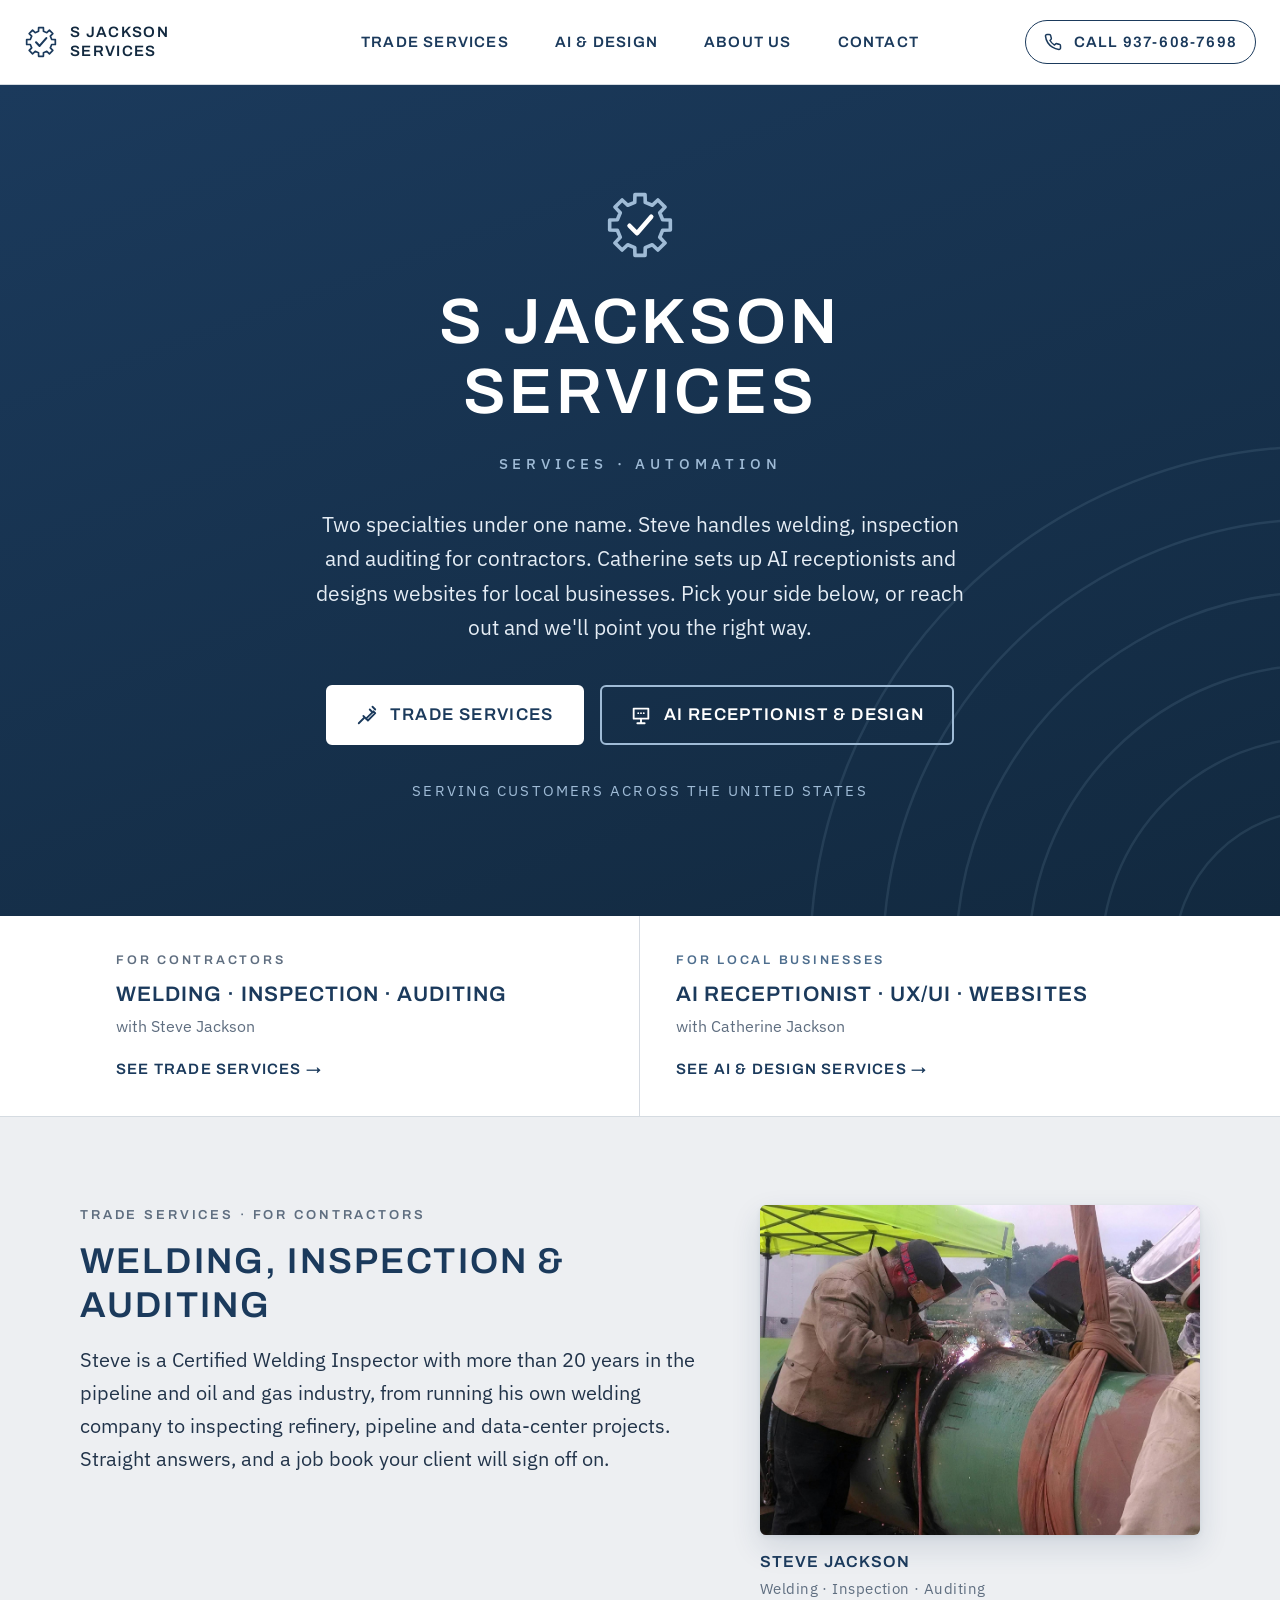
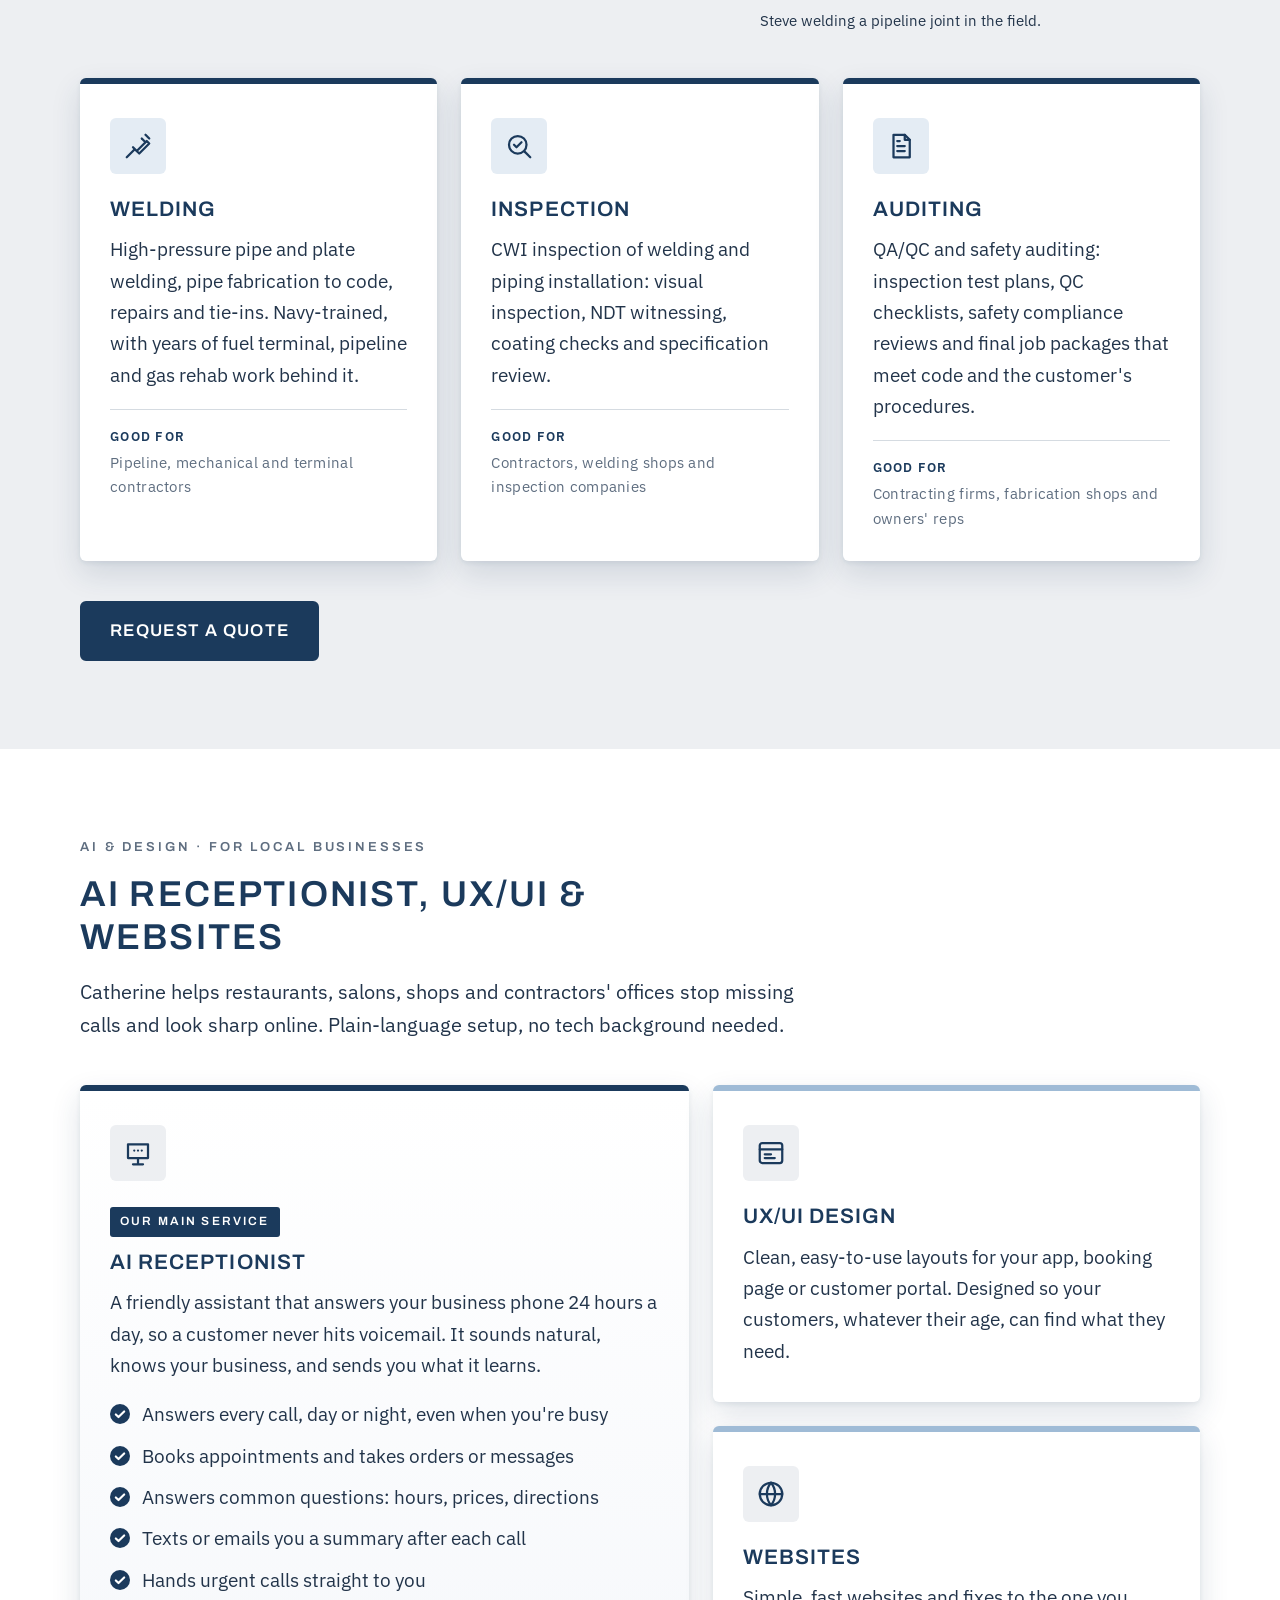
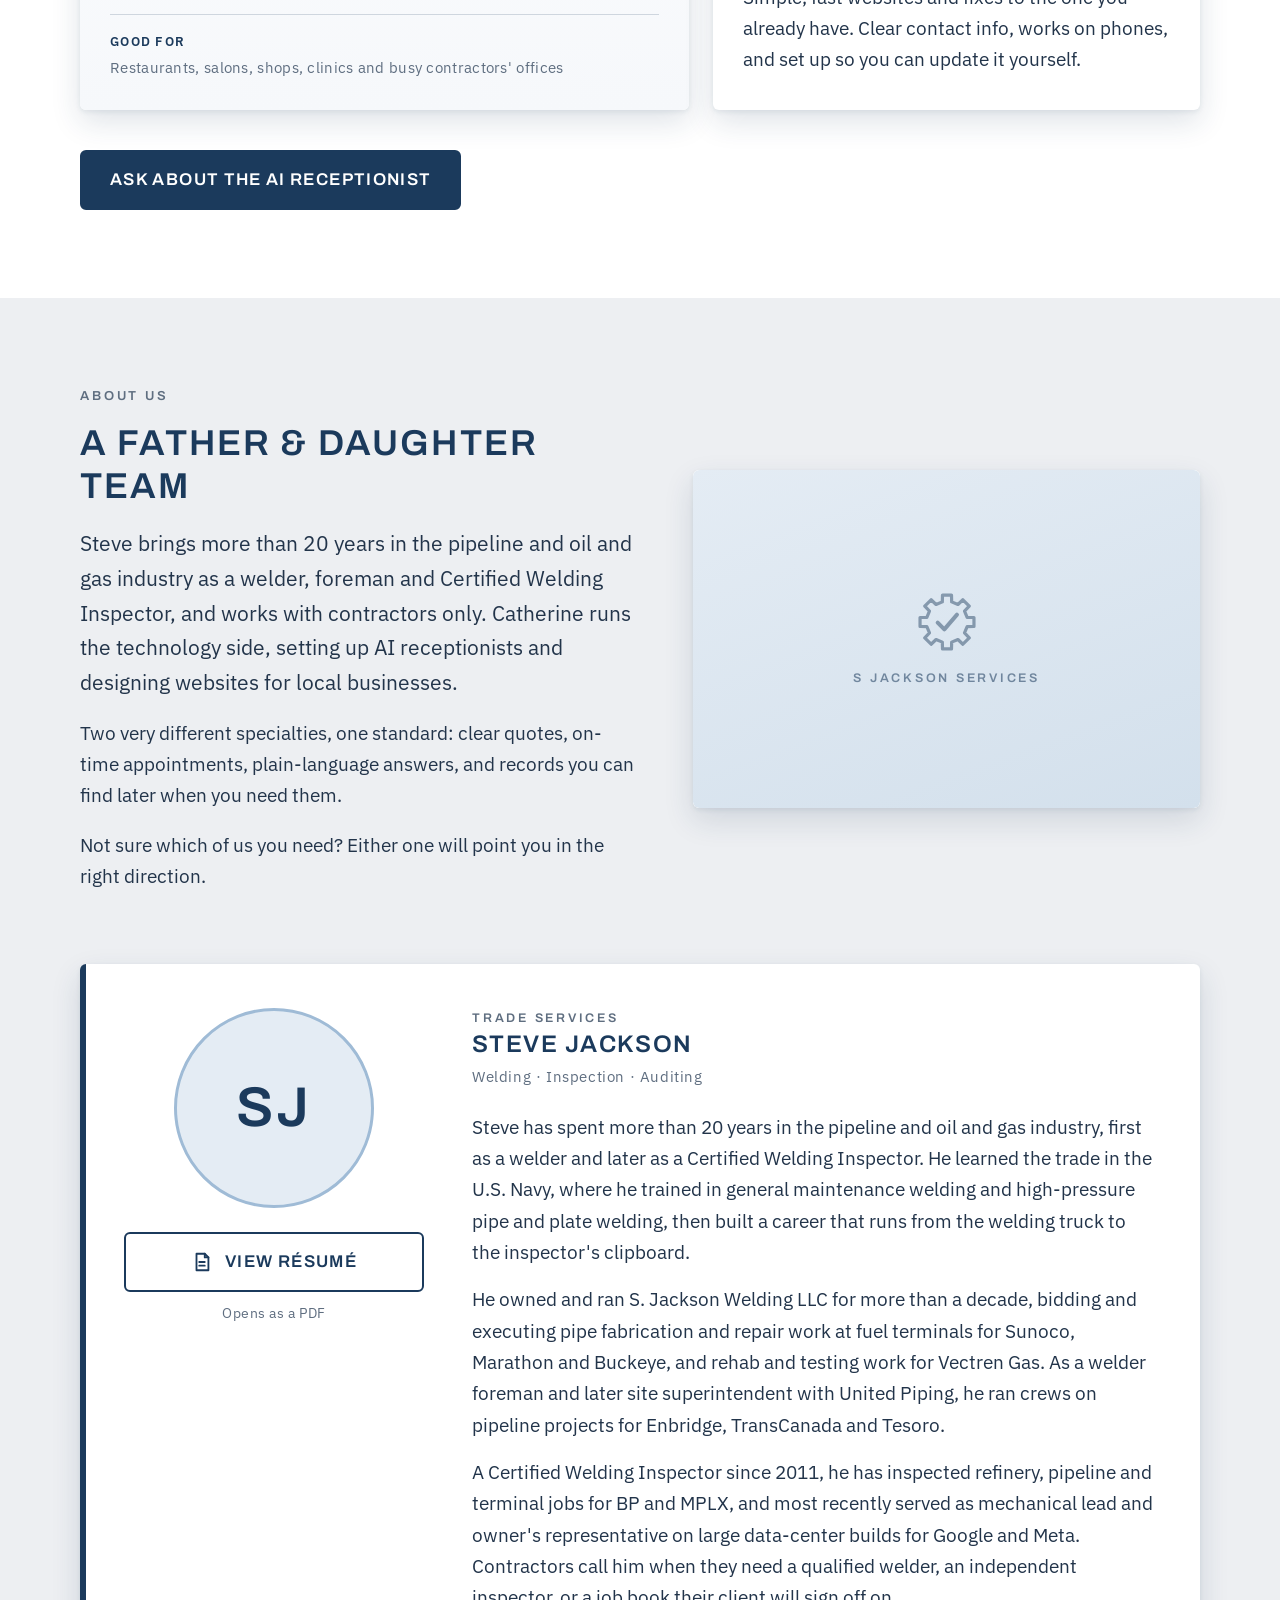
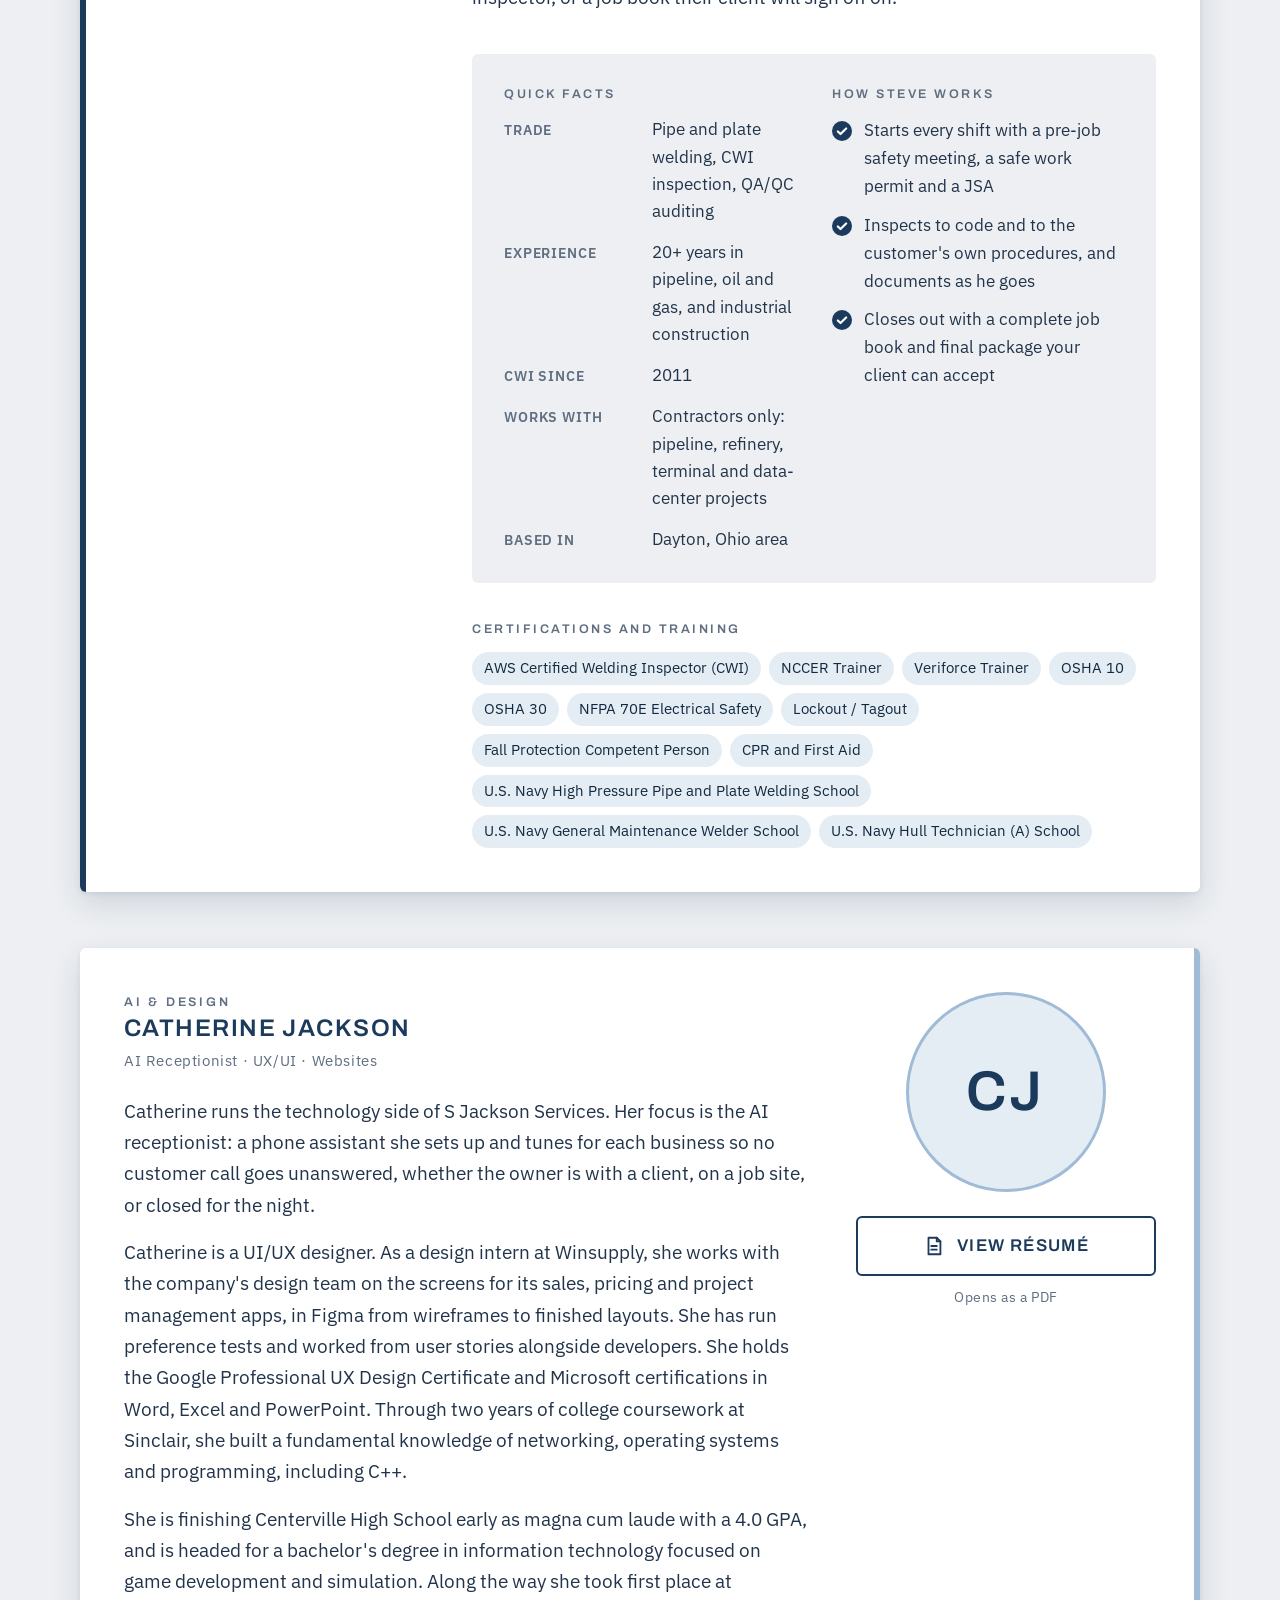
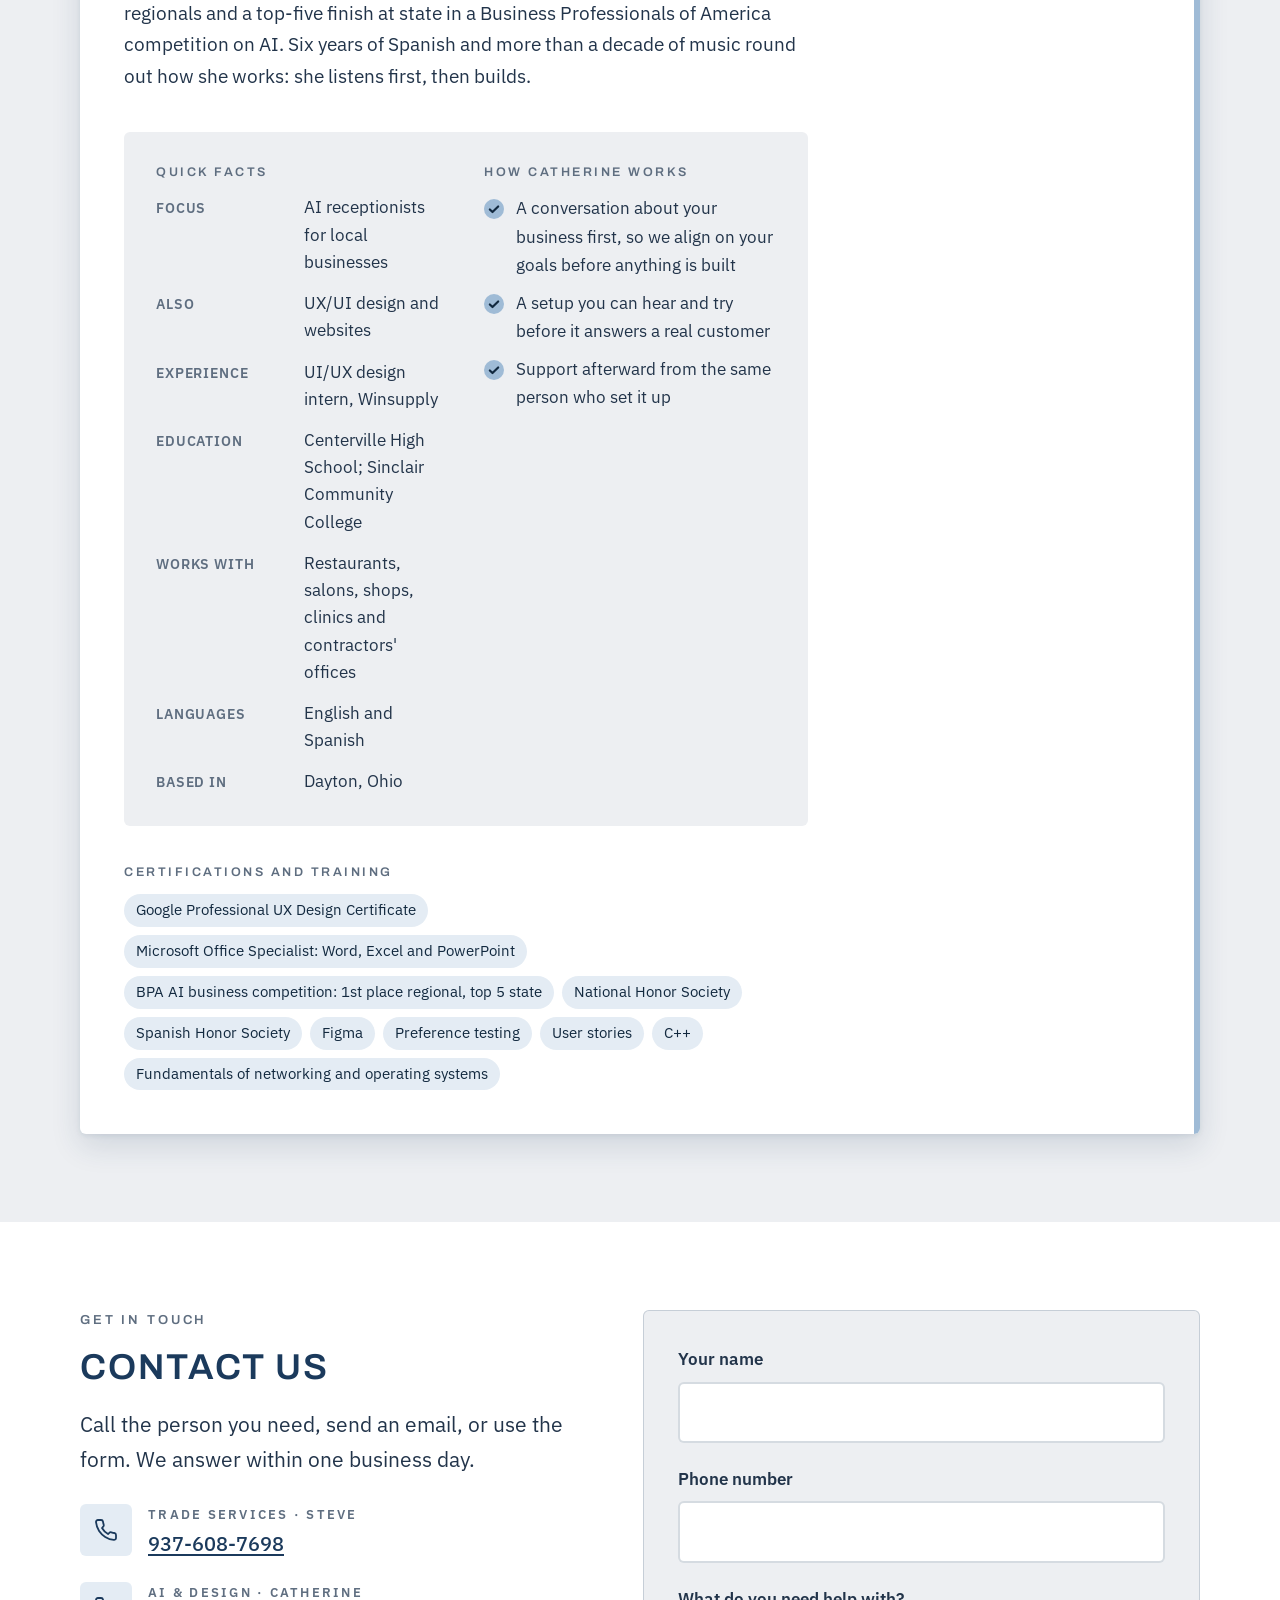
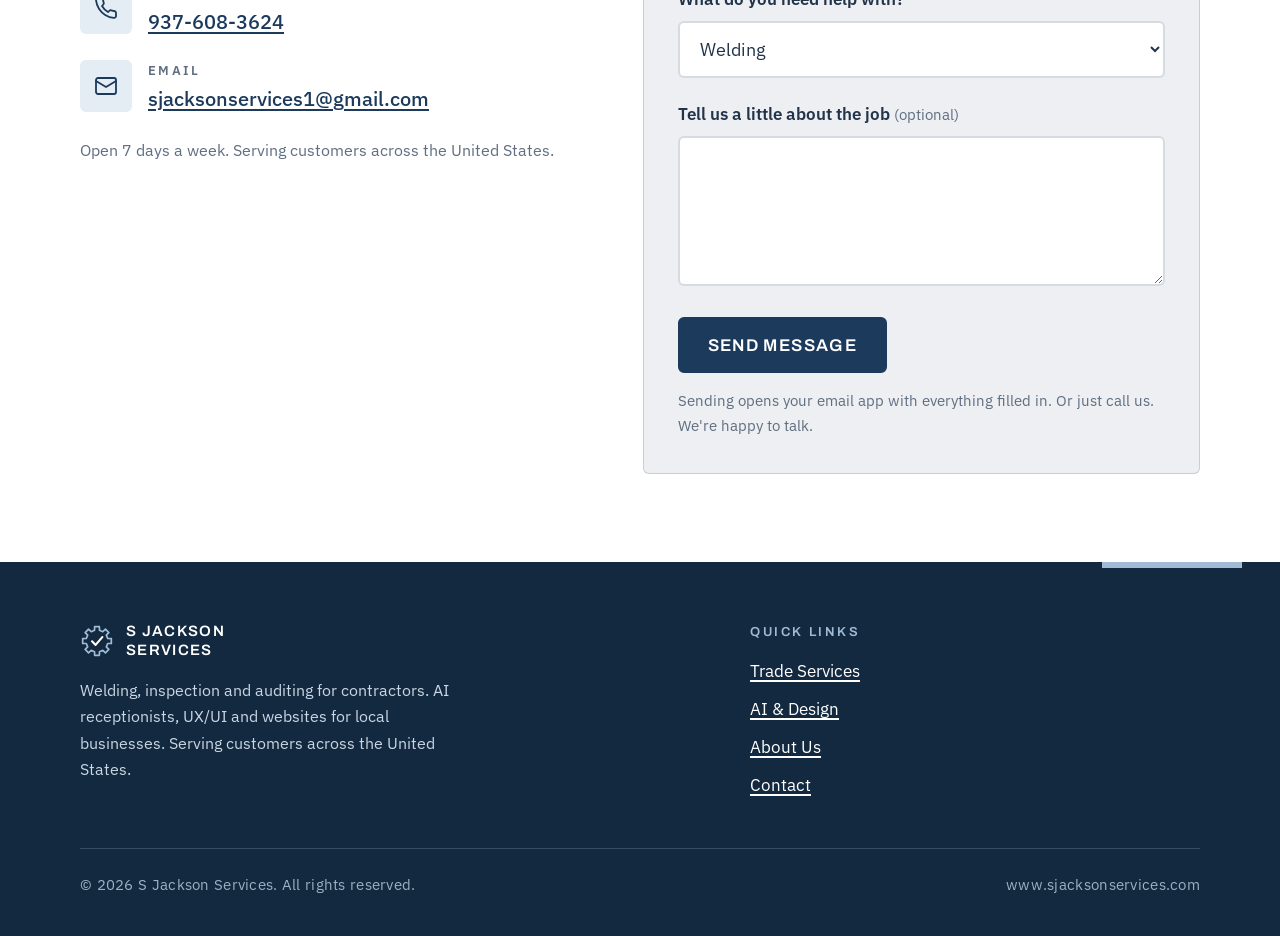
==== commit 8351d0c3: "Remove opening line of the Trade Services intro Co-Authored-By: Claude Fable 5.1 <noreply@anthropic." ====
--- a/index.html
+++ b/index.html
@@ -113,7 +113,7 @@
       <div class="section-head">
         <div class="eyebrow">Trade Services · For Contractors</div>
         <h2>Welding, Inspection &amp; Auditing</h2>
-        <p>Steve works with contractors only. He is a Certified Welding Inspector with more than 20 years in the pipeline and oil and gas industry, from running his own welding company to inspecting refinery, pipeline and data-center projects. Straight answers, and a job book your client will sign off on.</p>
+        <p>Steve is a Certified Welding Inspector with more than 20 years in the pipeline and oil and gas industry, from running his own welding company to inspecting refinery, pipeline and data-center projects. Straight answers, and a job book your client will sign off on.</p>
       </div>
       <figure class="side-photo" data-work-photo="0">
         <div class="side-photo-frame missing"><div class="photo-placeholder"><svg class="ph-logo" viewBox="0 0 48 48" fill="none" aria-hidden="true"><path d="M 20.5 8.9 L 20.63 3.78 L 27.37 3.78 L 27.5 8.9 L 32.2 10.85 L 35.92 7.32 L 40.68 12.08 L 37.15 15.8 L 39.1 20.5 L 44.22 20.63 L 44.22 27.37 L 39.1 27.5 L 37.15 32.2 L 40.68 35.92 L 35.92 40.68 L 32.2 37.15 L 27.5 39.1 L 27.37 44.22 L 20.63 44.22 L 20.5 39.1 L 15.8 37.15 L 12.08 40.68 L 7.32 35.92 L 10.85 32.2 L 8.9 27.5 L 3.78 27.37 L 3.78 20.63 L 8.9 20.5 L 10.85 15.8 L 7.32 12.08 L 12.08 7.32 L 15.8 10.85 Z" stroke="#1B3A5C" stroke-width="2.4" stroke-linejoin="round"/><path d="M17 24.5 L22 29.5 L31.5 18.5" stroke="#1B3A5C" stroke-width="3" stroke-linecap="round" stroke-linejoin="round"/></svg><span>S Jackson Services</span></div></div>
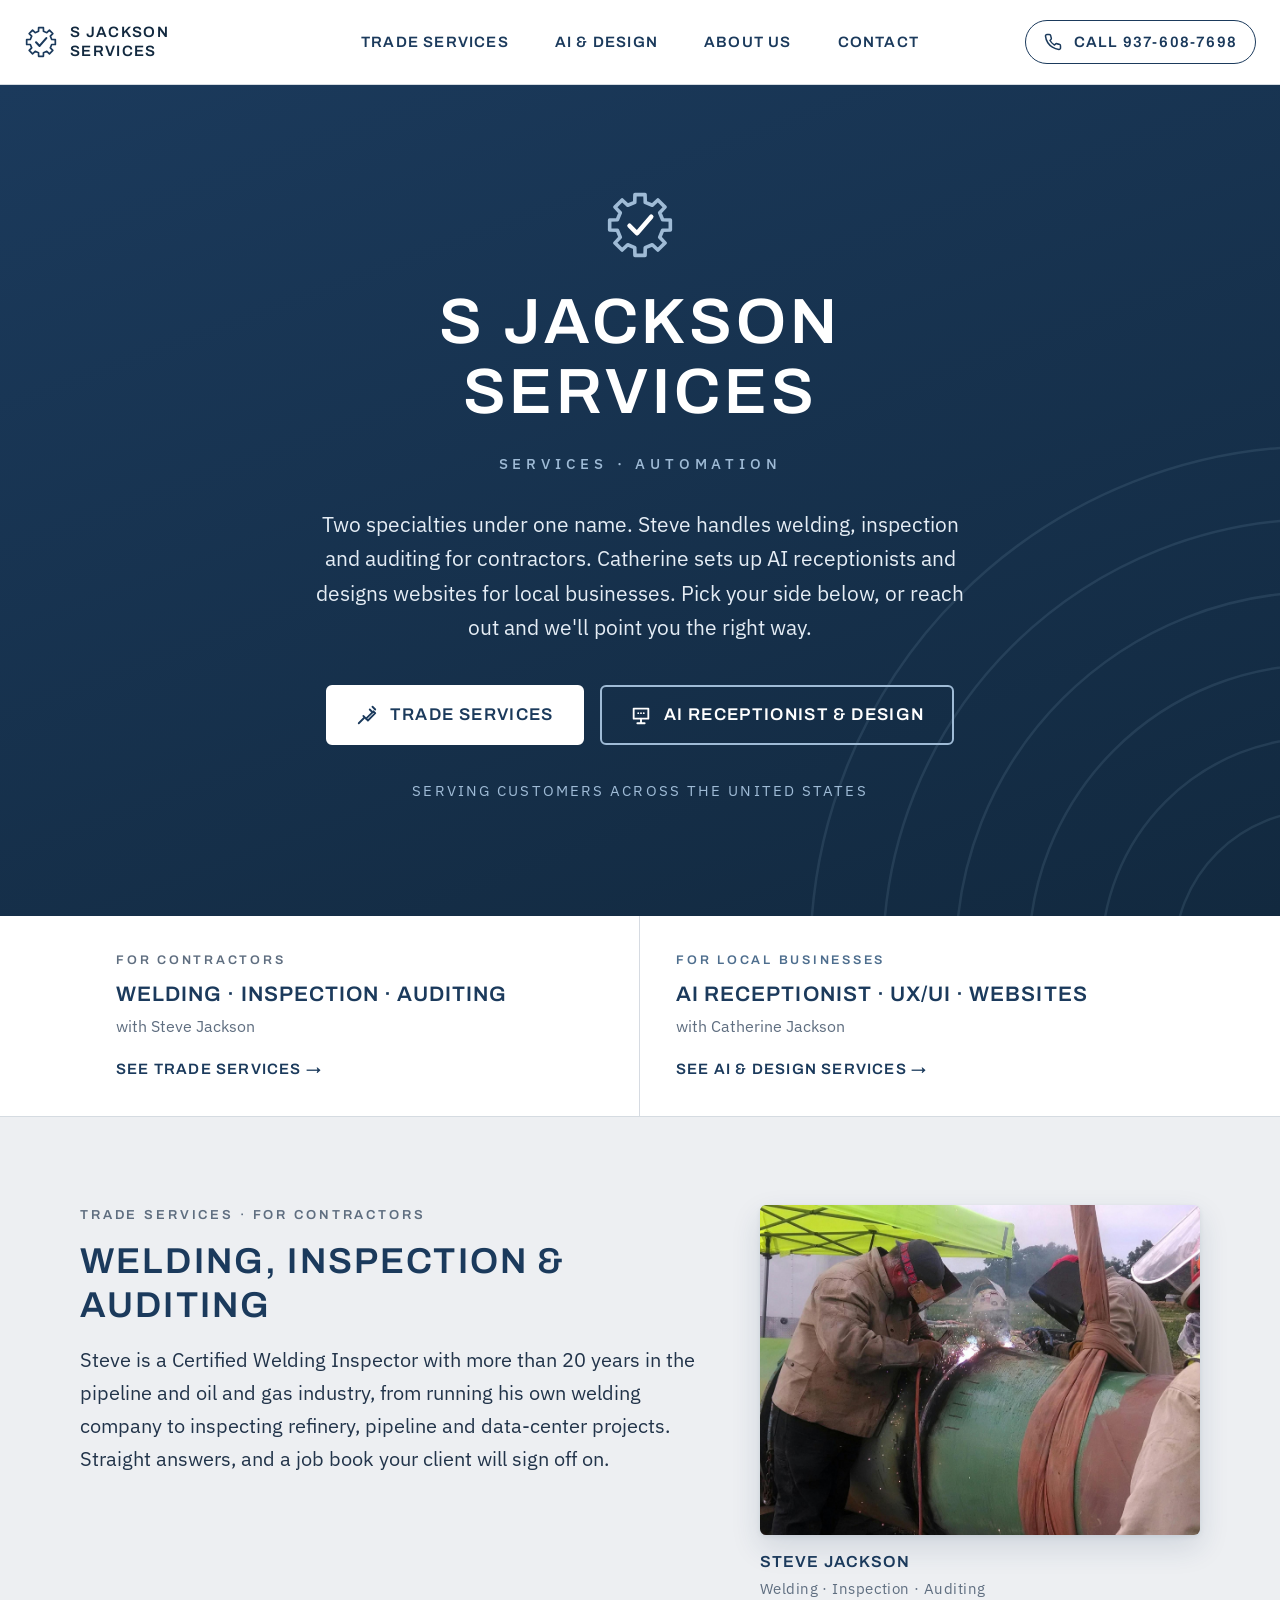
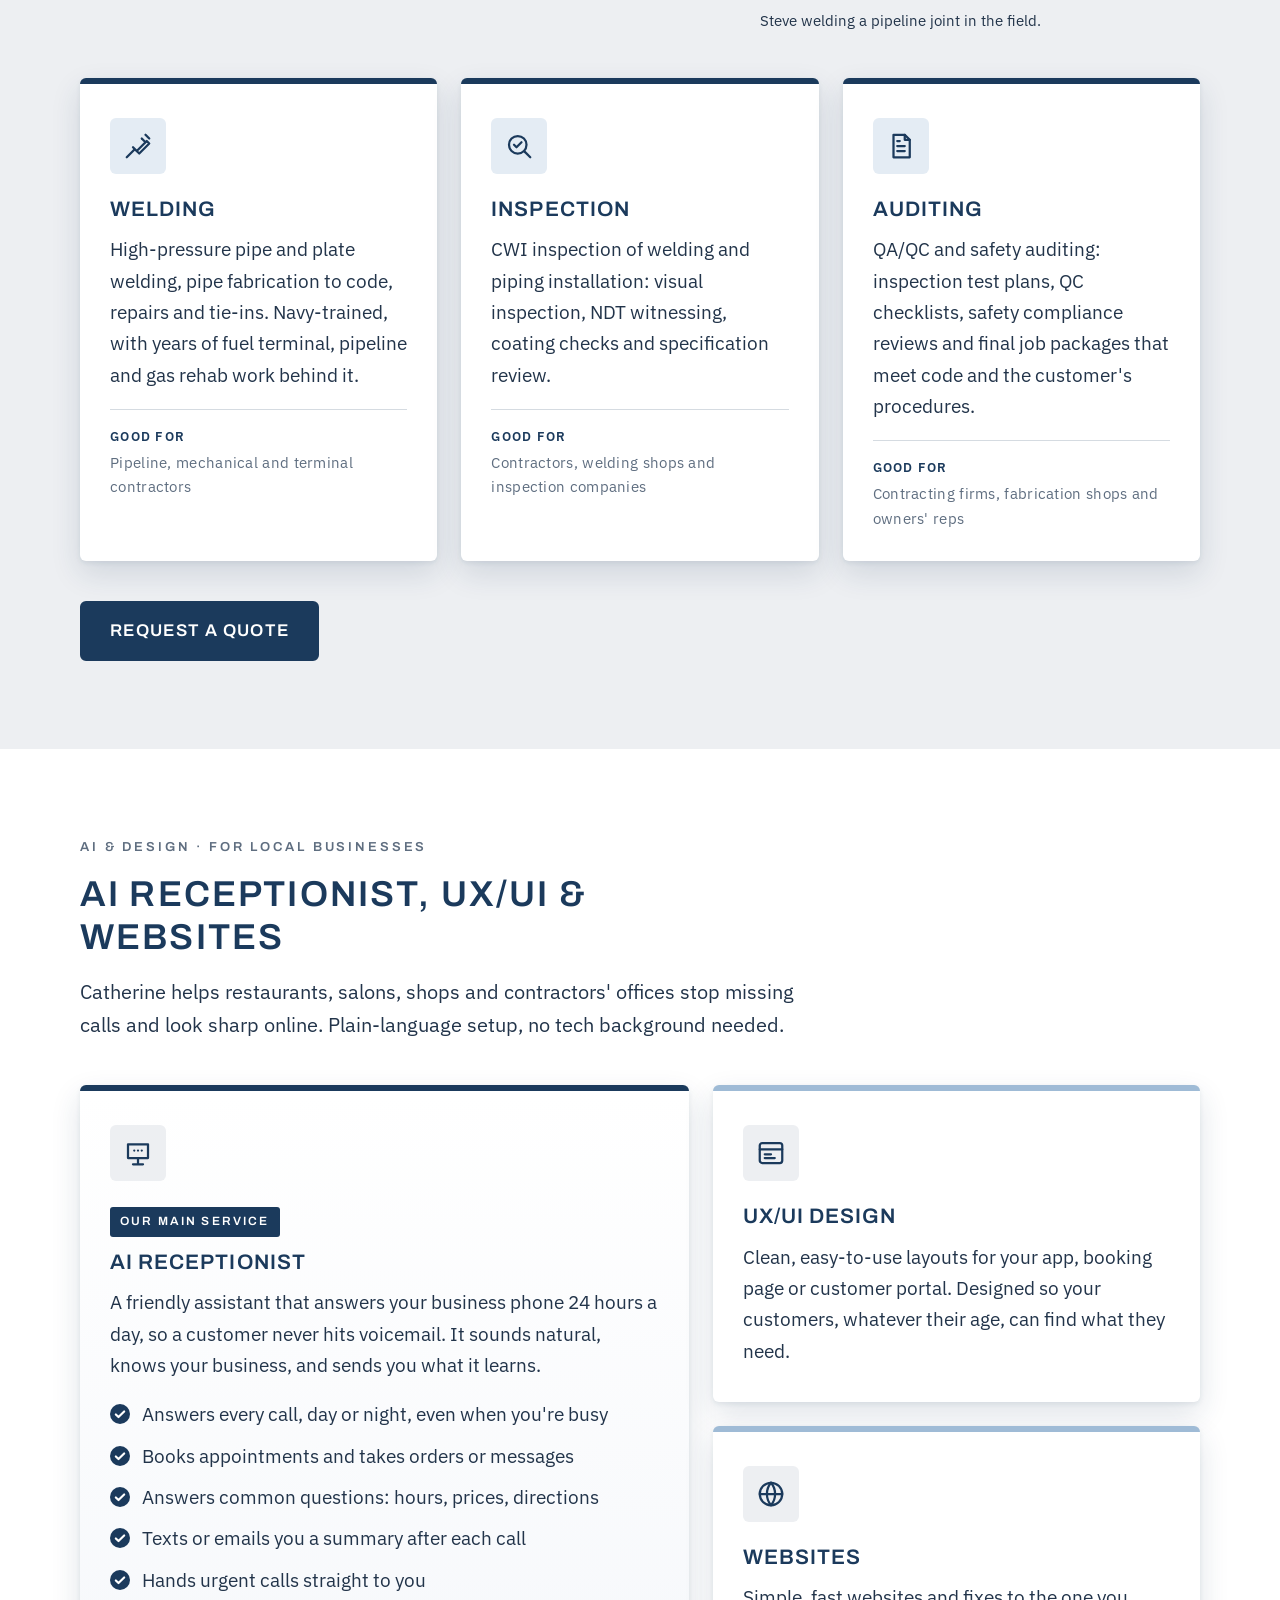
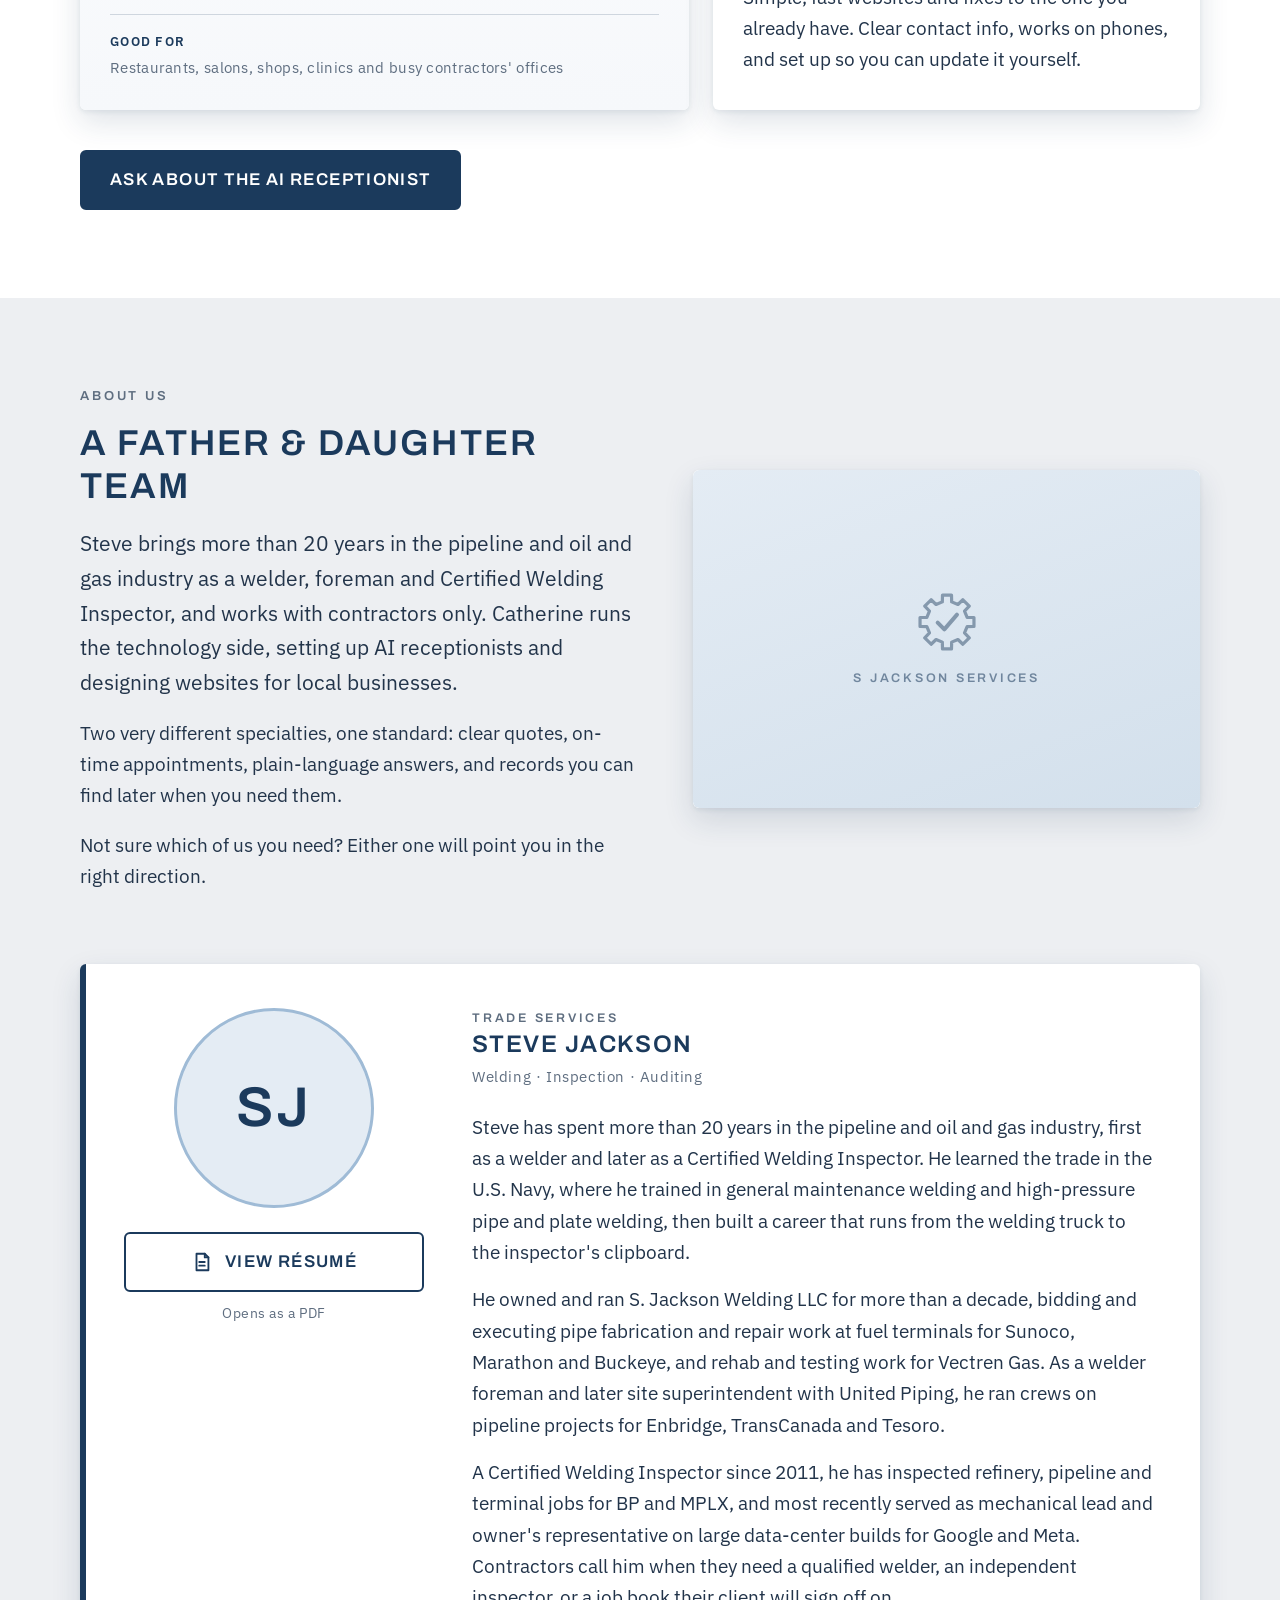
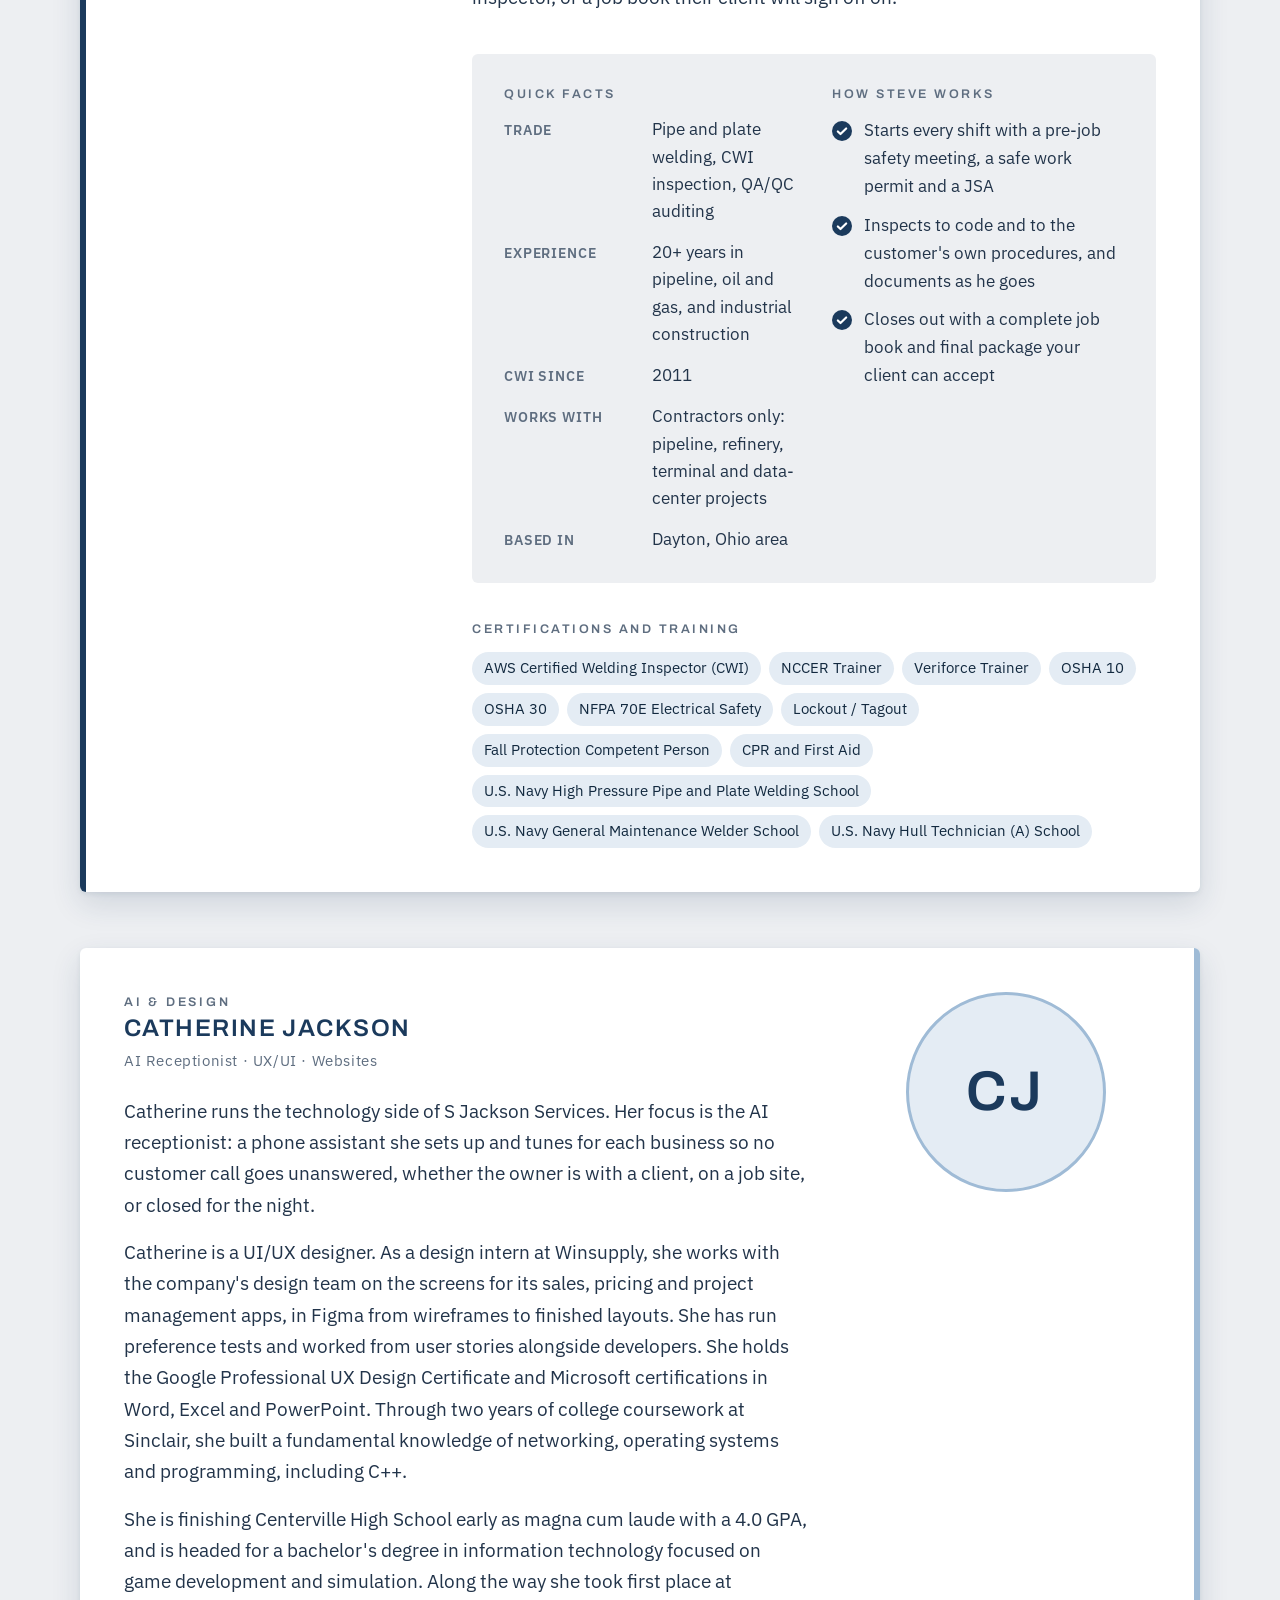
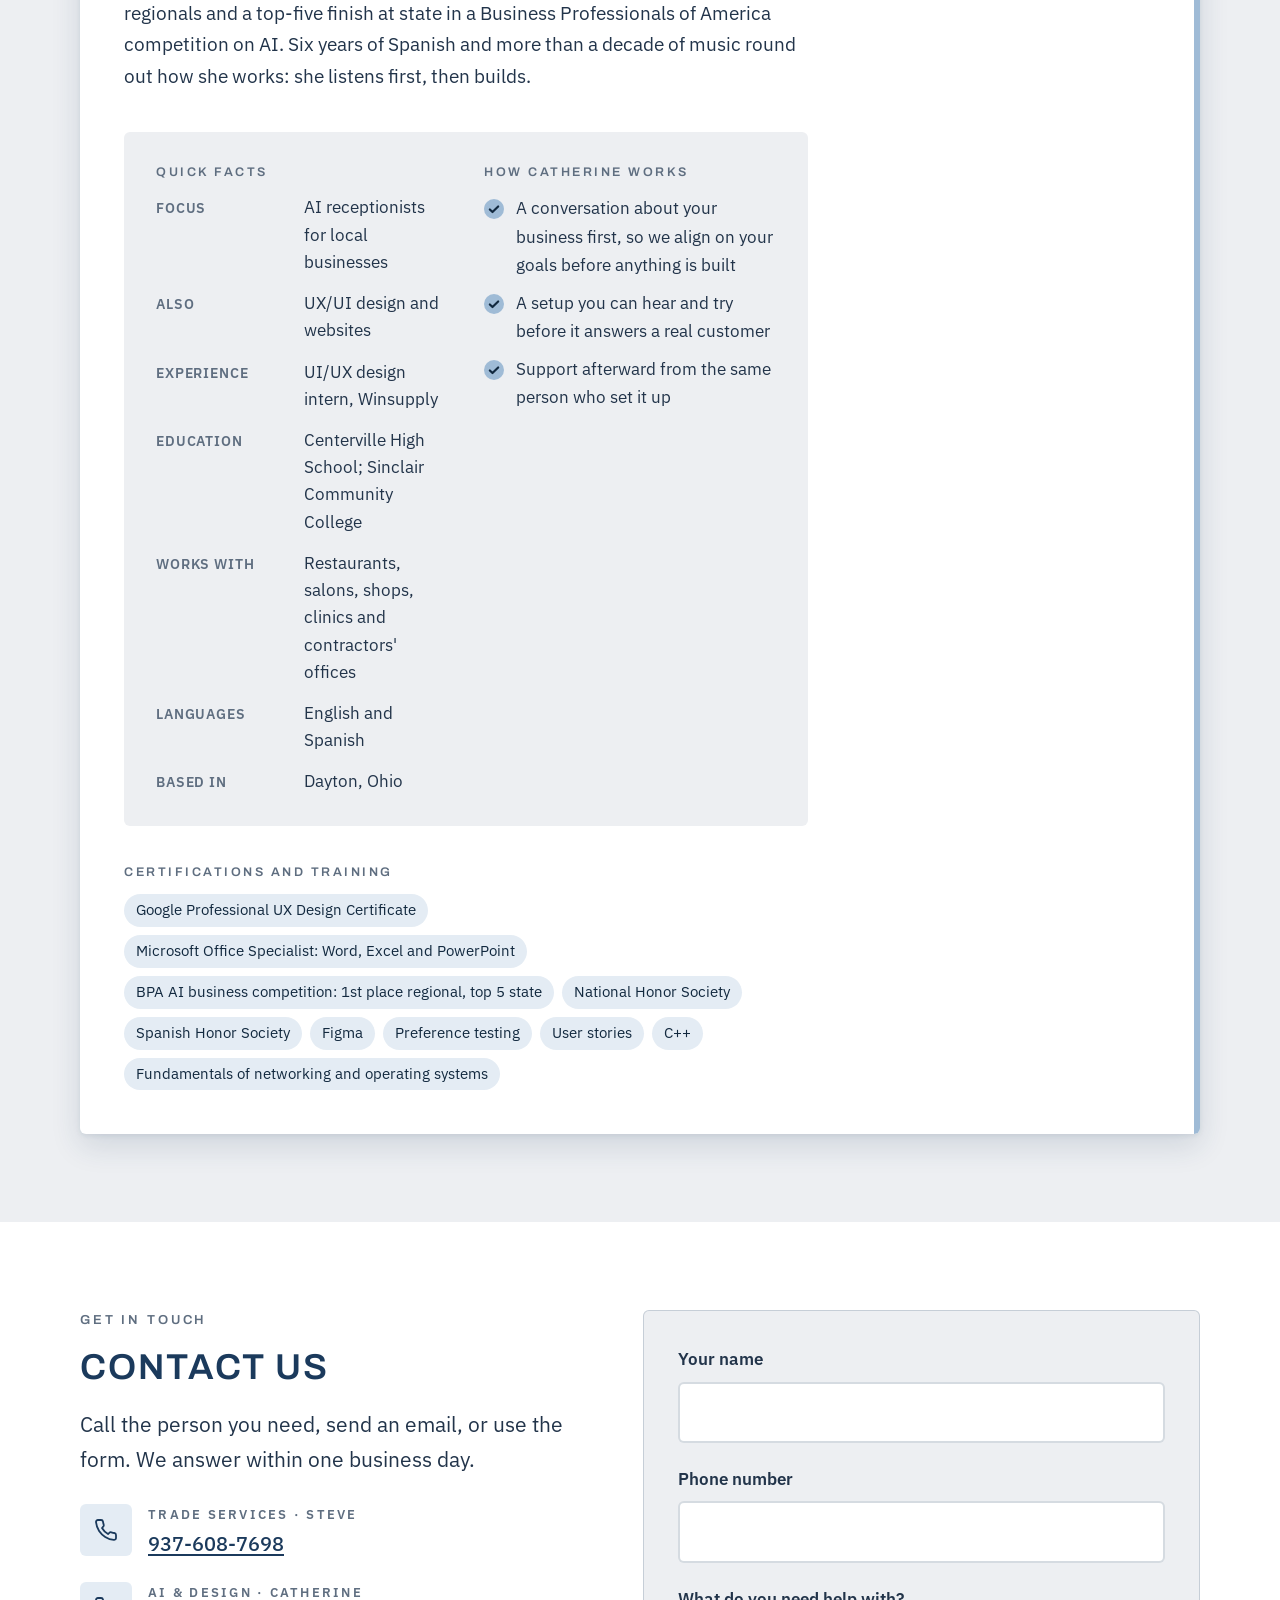
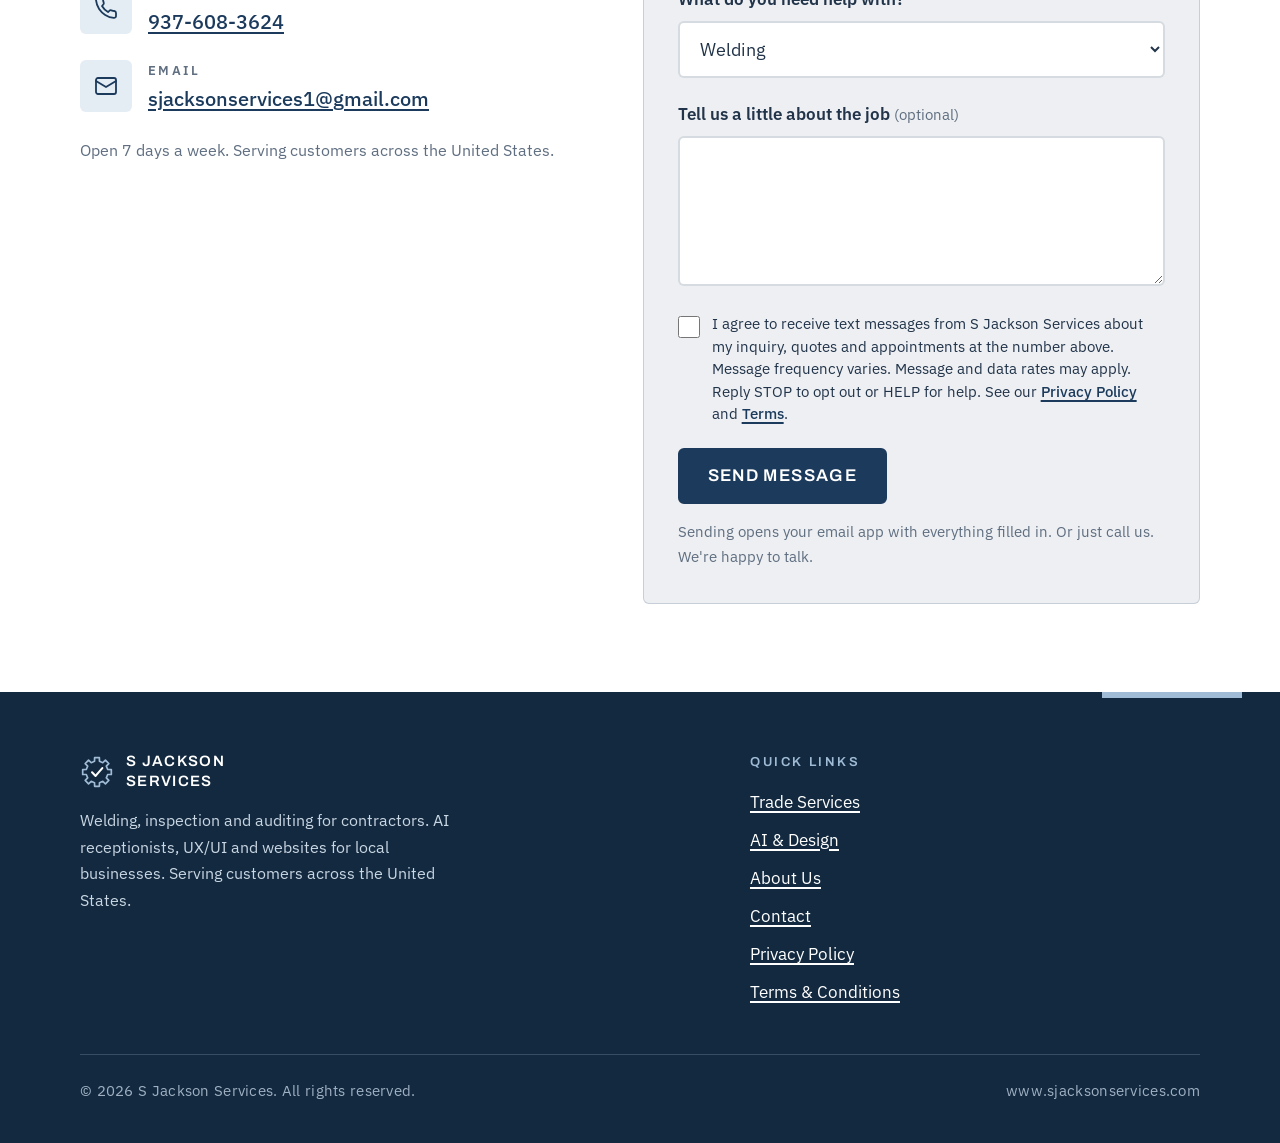
==== commit 8cca8031: "Add Privacy Policy and Terms pages with SMS consent for Twilio messaging review - privacy.html: priv" ====
--- a/index.html
+++ b/index.html
@@ -297,6 +297,12 @@
         <label for="message">Tell us a little about the job <span class="opt">(optional)</span></label>
         <textarea id="message" name="message"></textarea>
       </div>
+      <div class="field consent">
+        <label class="check" for="smsConsent">
+          <input id="smsConsent" name="smsConsent" type="checkbox" value="yes">
+          <span>I agree to receive text messages from S Jackson Services about my inquiry, quotes and appointments at the number above. Message frequency varies. Message and data rates may apply. Reply STOP to opt out or HELP for help. See our <a href="privacy.html">Privacy Policy</a> and <a href="terms.html">Terms</a>.</span>
+        </label>
+      </div>
       <div class="form-actions">
         <button class="btn btn-primary" type="submit">Send Message</button>
       </div>
@@ -329,6 +335,8 @@
           <li><a href="#automation">AI &amp; Design</a></li>
           <li><a href="#about">About Us</a></li>
           <li><a href="#contact">Contact</a></li>
+          <li><a href="privacy.html">Privacy Policy</a></li>
+          <li><a href="terms.html">Terms &amp; Conditions</a></li>
         </ul>
       </div>
     </div>
--- a/styles.css
+++ b/styles.css
@@ -370,6 +370,25 @@
 .form-note{font-size:15px;color:var(--muted);margin-top:16px;}
 .form-actions{display:flex;flex-wrap:wrap;gap:14px;align-items:center;margin-top:8px;}
 
+/* ---------- CONSENT CHECKBOX ---------- */
+.field.consent{margin-top:-4px;}
+.check{display:flex;gap:12px;align-items:flex-start;font-weight:400;font-size:15px;line-height:1.5;color:var(--text);cursor:pointer;}
+.check input{width:22px;height:22px;flex:none;margin-top:3px;accent-color:var(--navy);}
+.check a{font-weight:500;}
+
+/* ---------- LEGAL PAGES ---------- */
+.legal{background:#fff;}
+.legal-inner{max-width:760px;}
+.legal h1{
+  font-family:'Archivo',sans-serif;font-weight:600;font-size:clamp(28px,3.6vw,38px);
+  letter-spacing:.06em;text-transform:uppercase;line-height:1.2;color:var(--navy);
+}
+.legal-date{margin:8px 0 28px;font-size:15px;color:var(--muted);letter-spacing:.04em;}
+.legal h2{font-size:19px;margin:34px 0 10px;}
+.legal p{margin:0 0 14px;}
+.legal ul{margin:0 0 16px 22px;}
+.legal li{margin-bottom:8px;}
+
 /* ---------- FOOTER ---------- */
 .site-footer{background:var(--navy-deep);color:#C9D6E3;position:relative;padding:60px 0 40px;}
 .footer-grid{display:grid;grid-template-columns:1.4fr 1fr;gap:40px;align-items:start;}
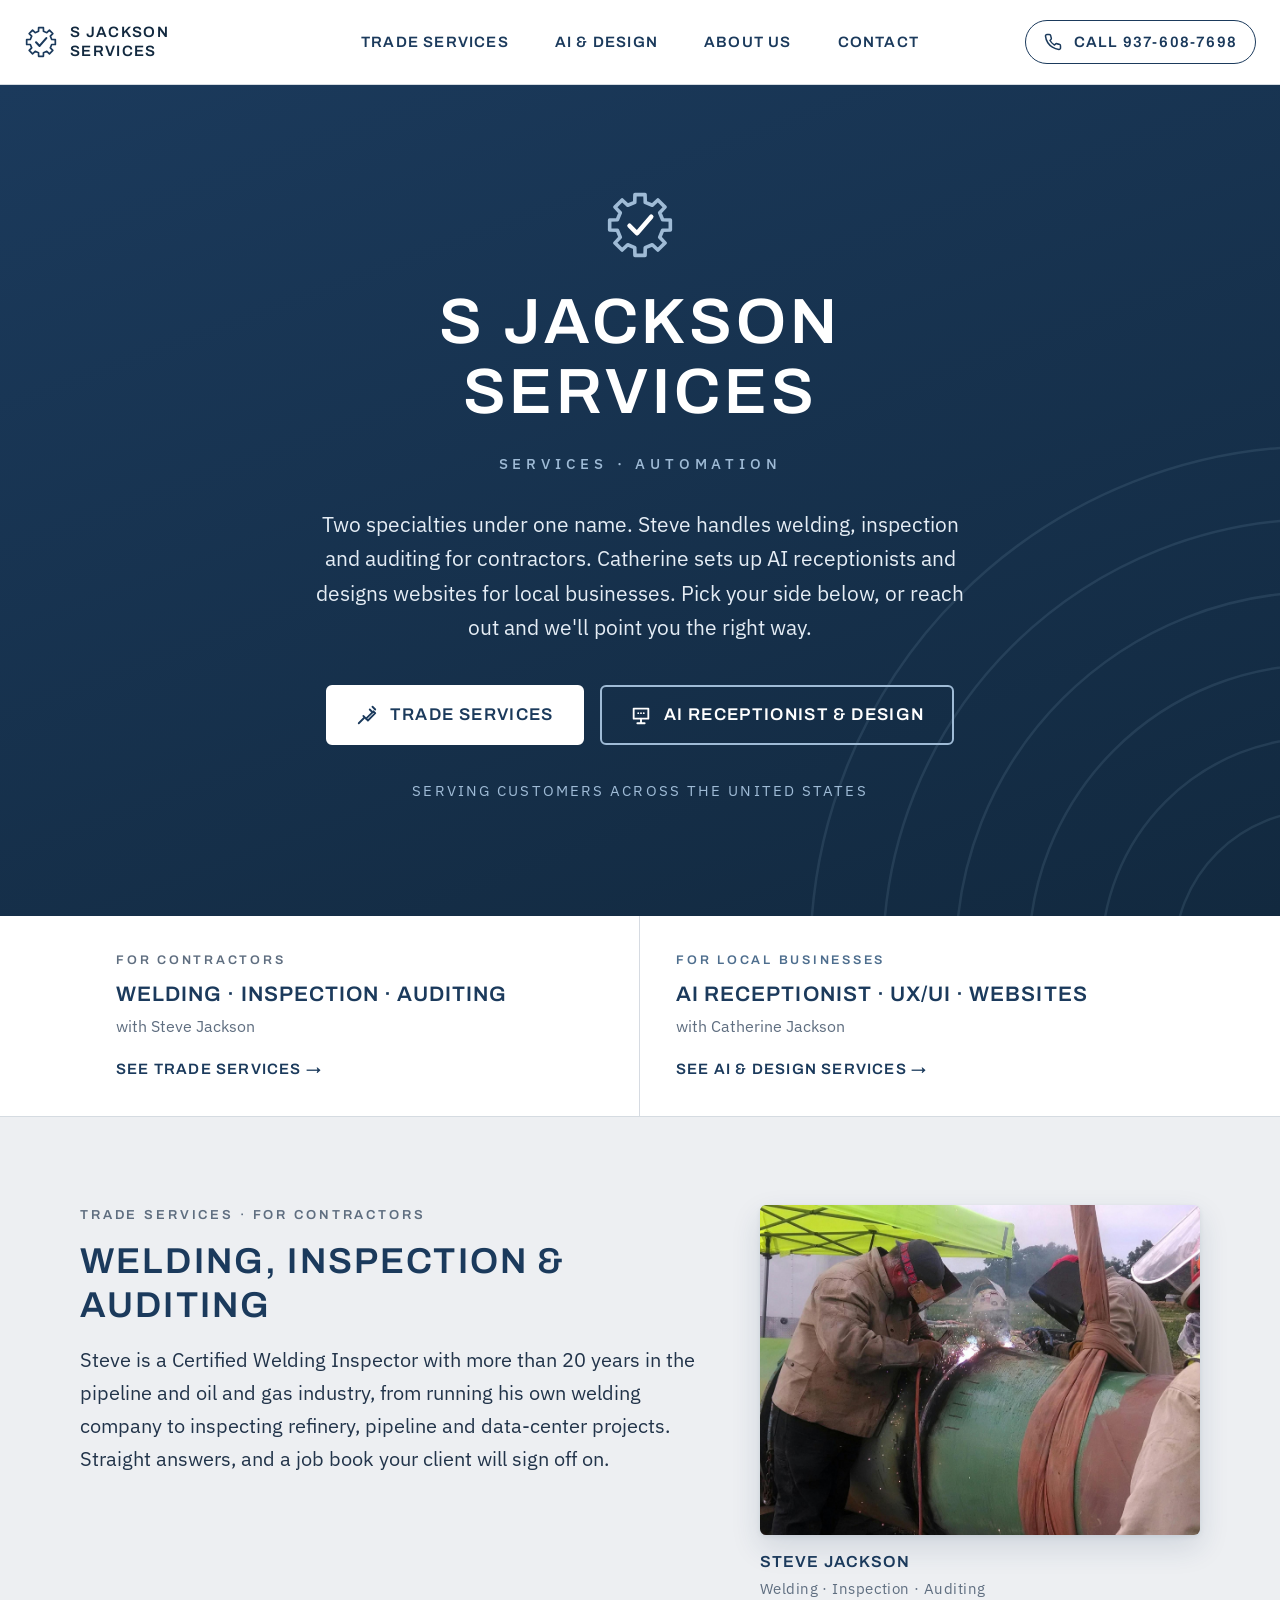
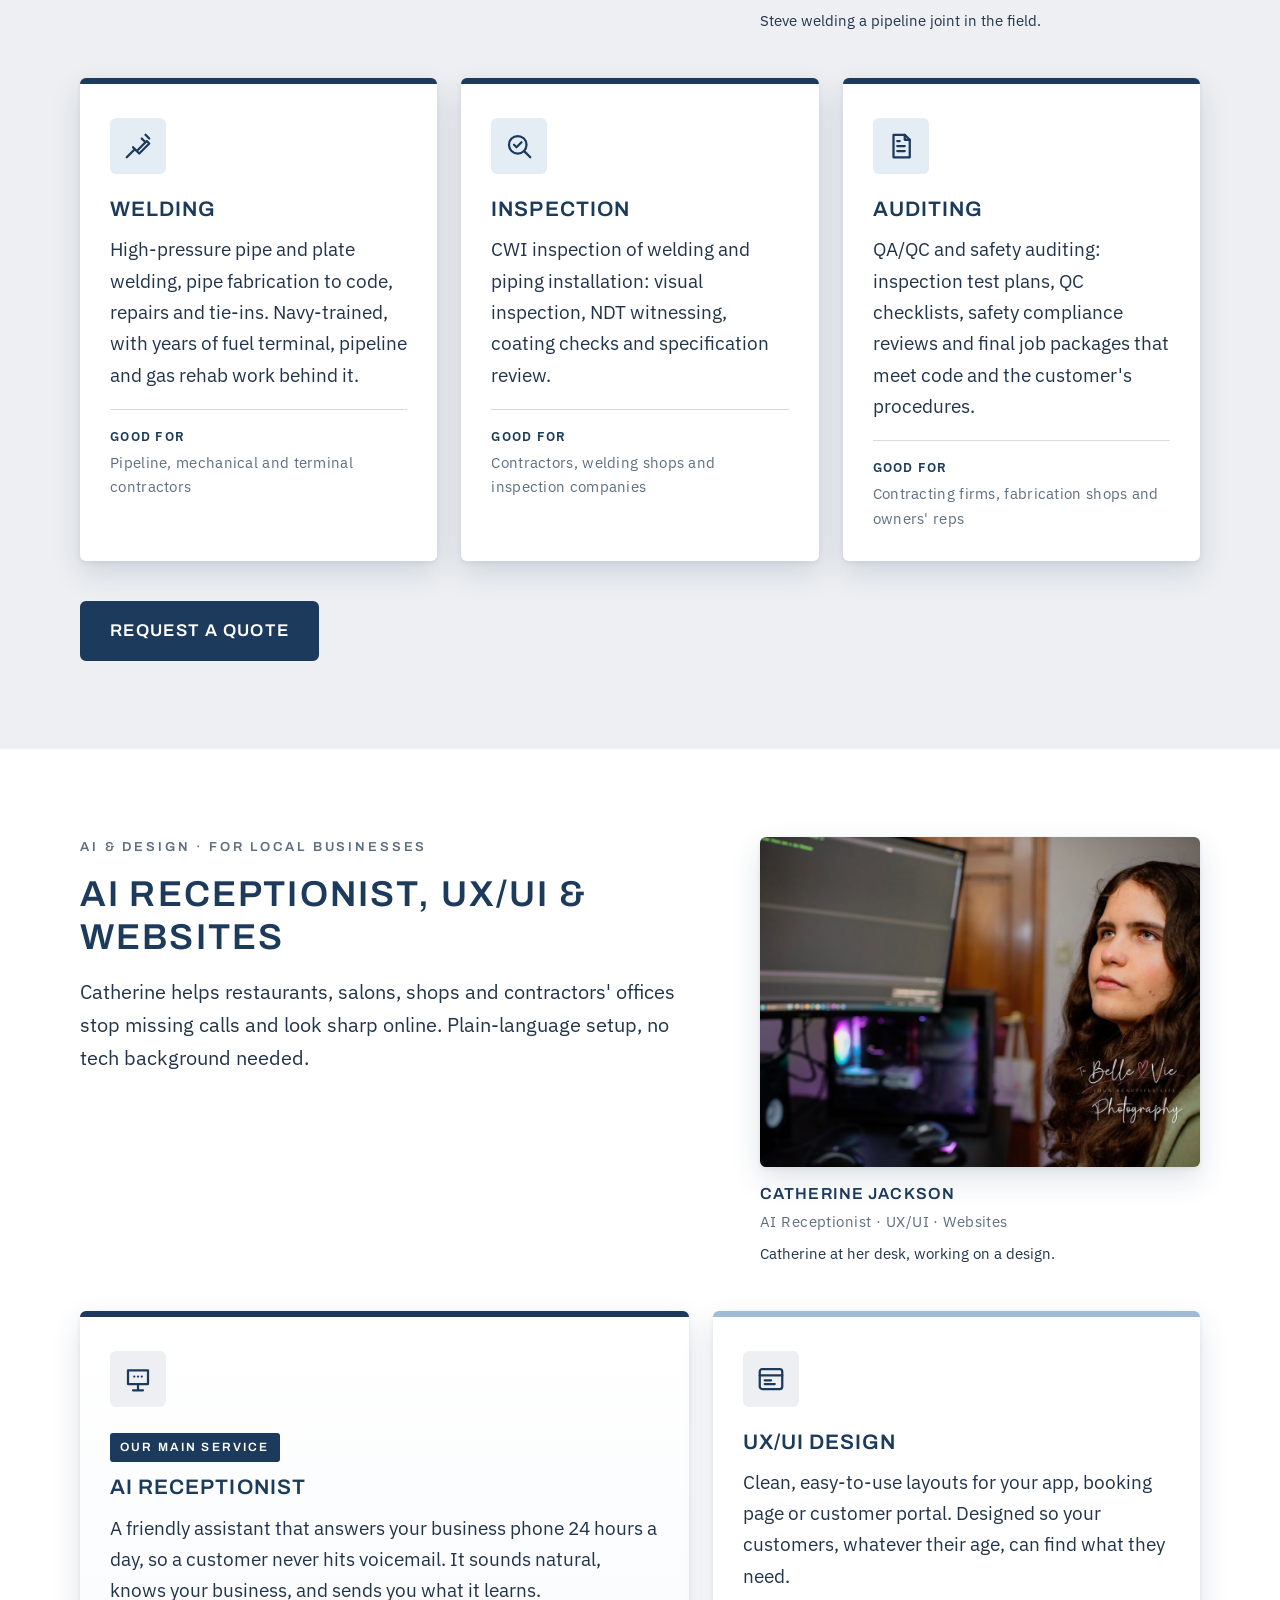
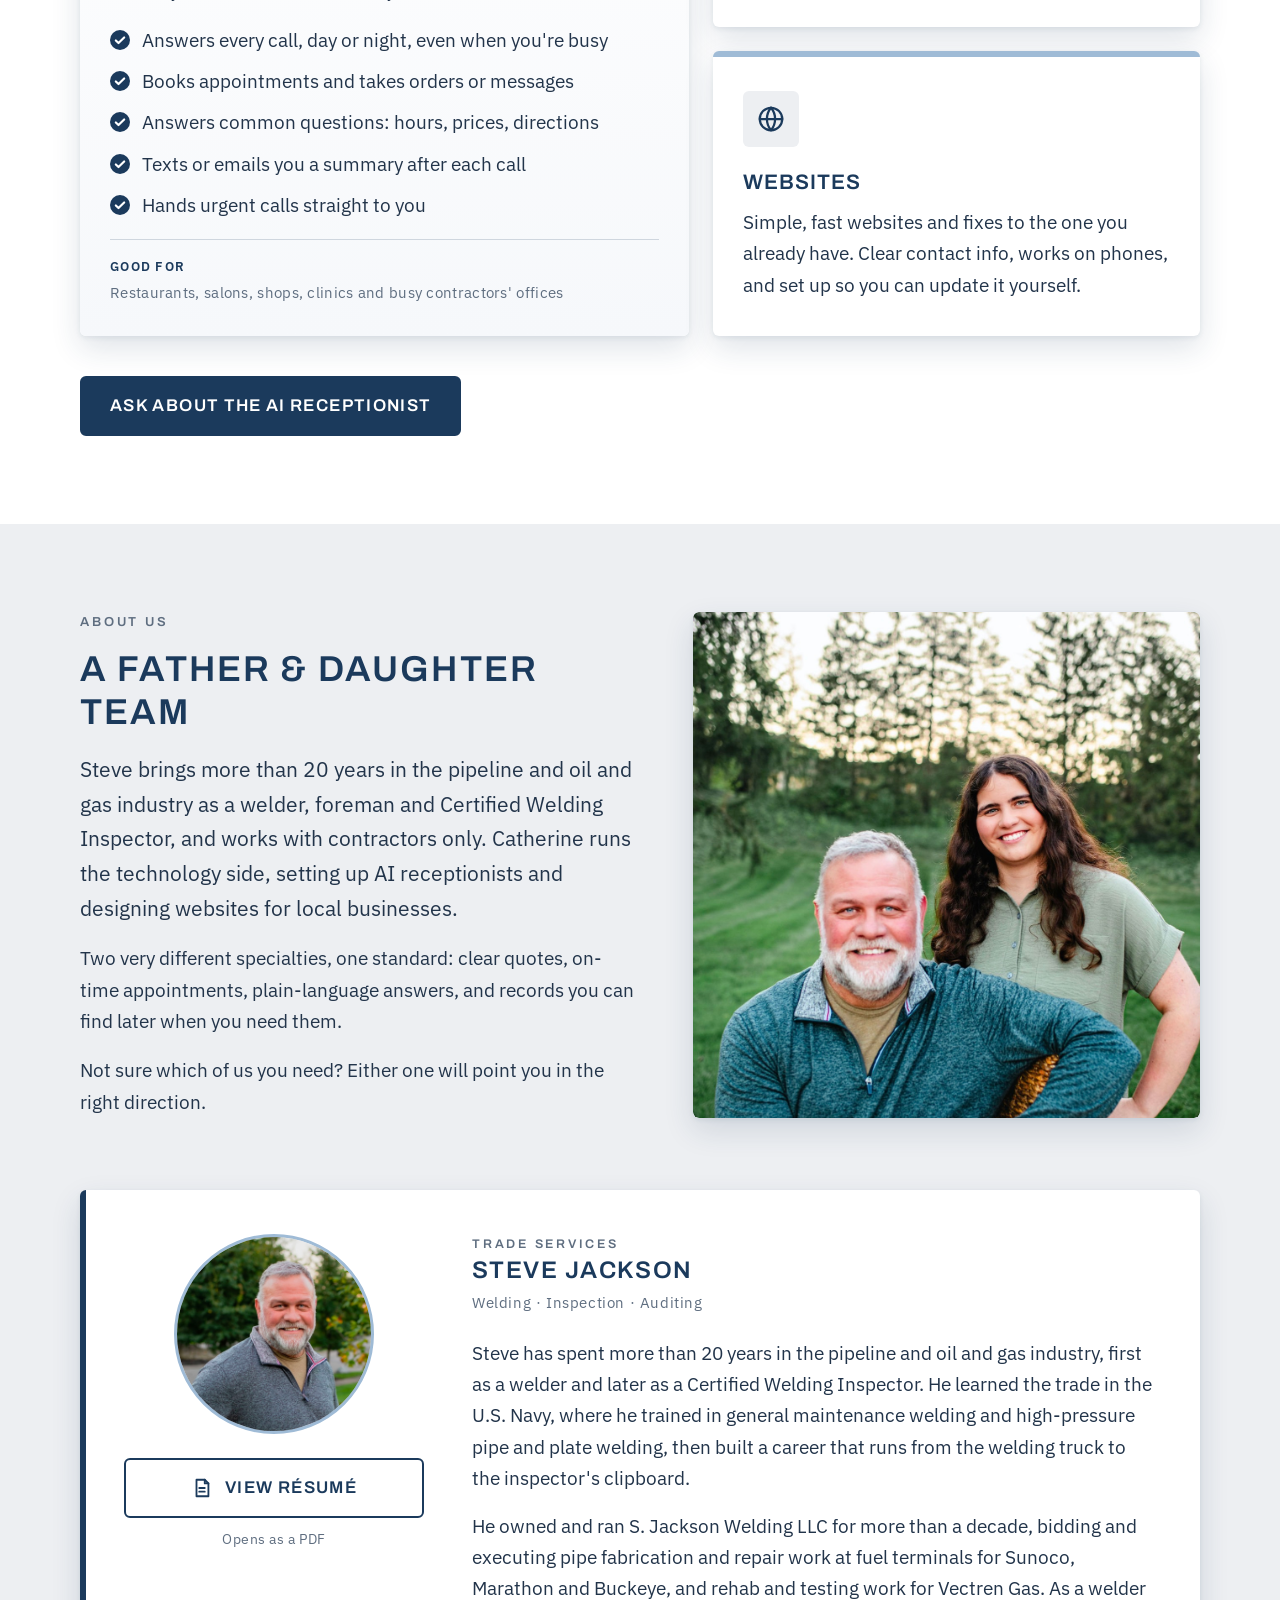
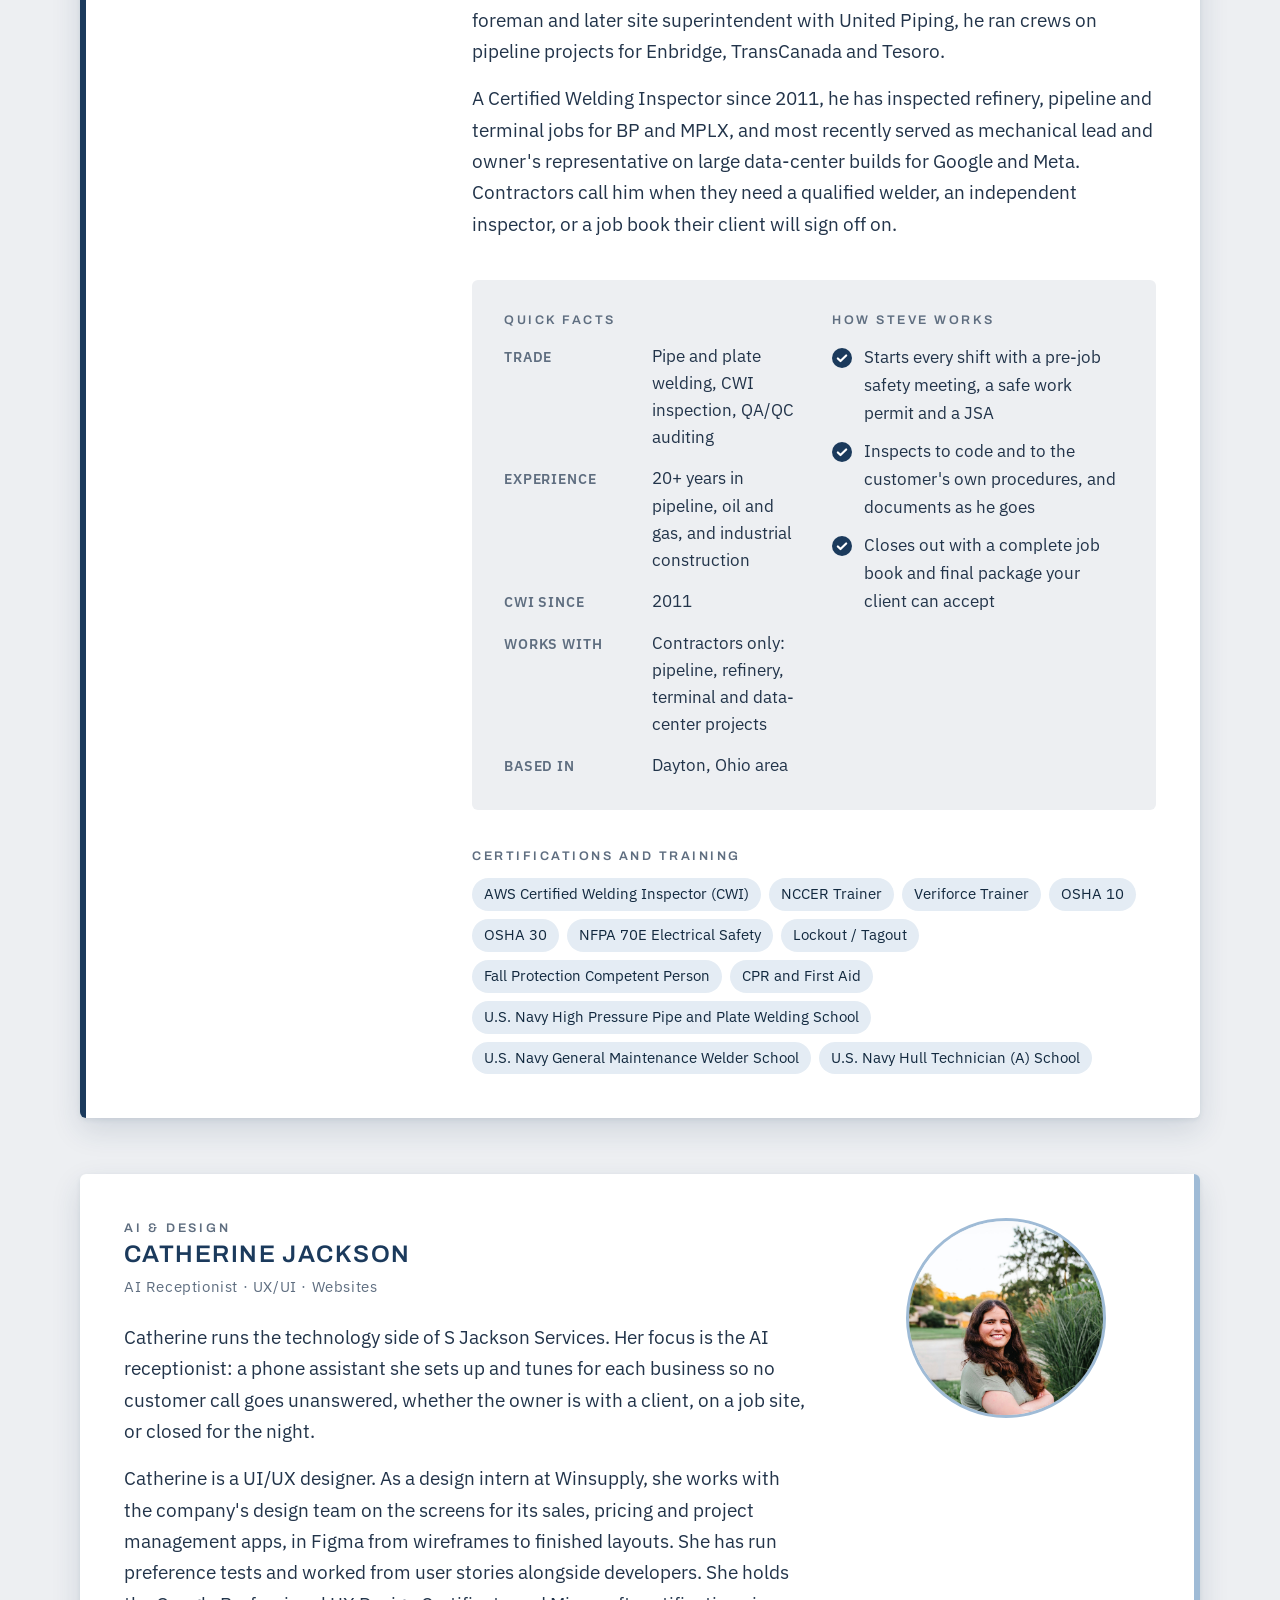
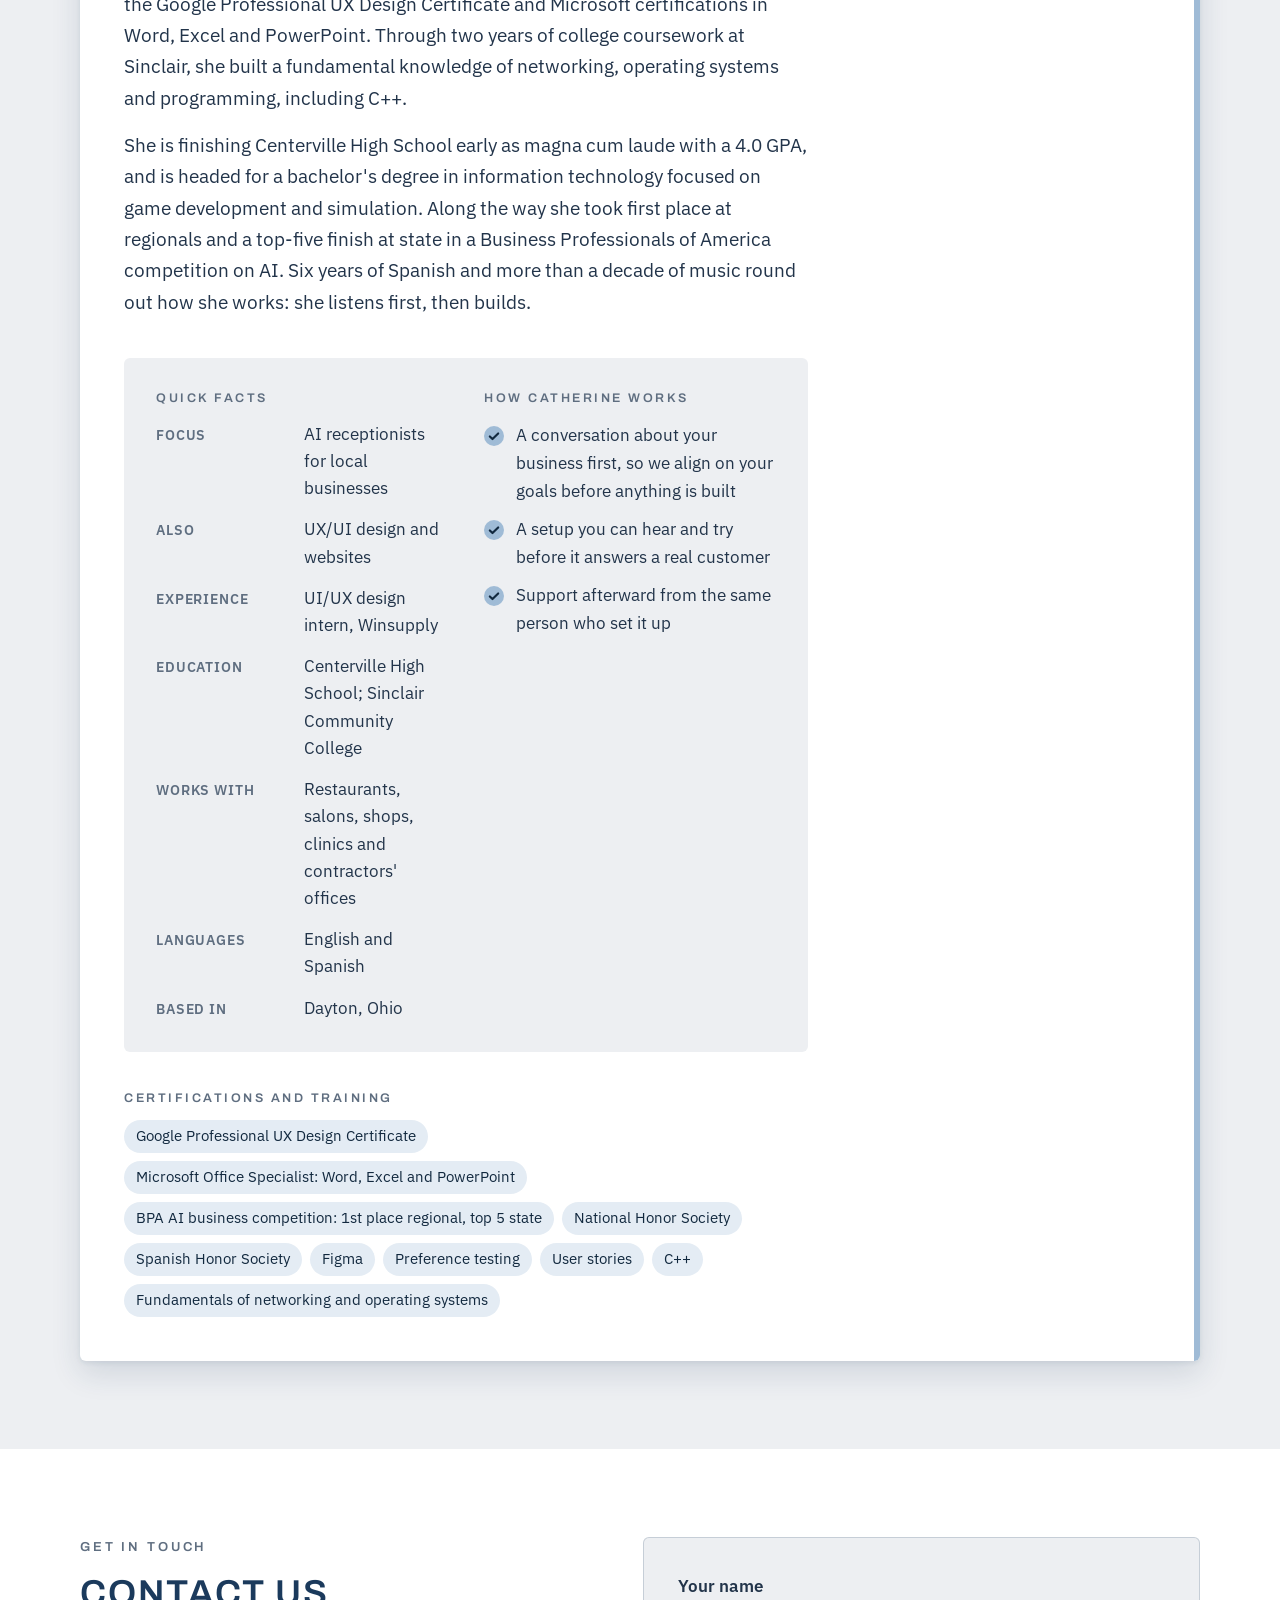
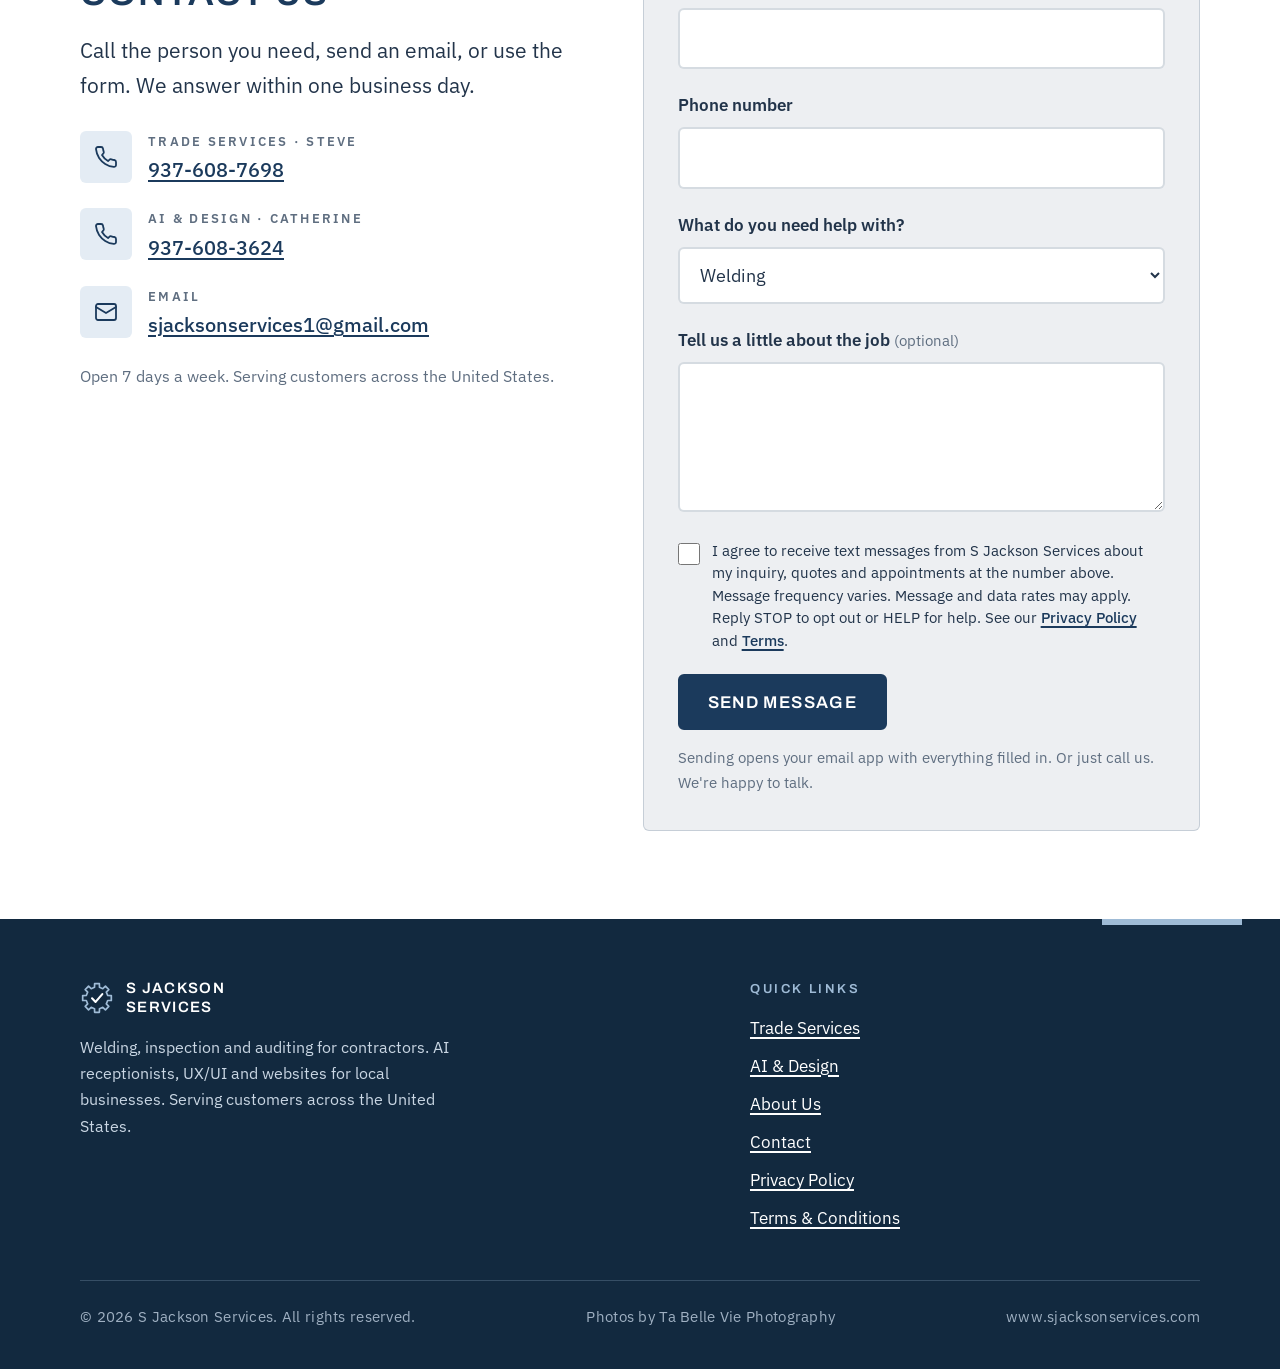
==== commit 3c77d47c: "Add photos: headshots, Catherine at work, Steve and Catherine together; photo credit - Headshots fil" ====
--- a/index.html
+++ b/index.html
@@ -6,11 +6,37 @@
 <title>S Jackson Services — Welding &amp; Inspection for Contractors · AI Receptionists for Local Businesses</title>
 <meta name="description" content="S Jackson Services: Steve Jackson, a Certified Welding Inspector with 20-plus years in pipeline and oil and gas work, provides welding, inspection and QA/QC auditing for contractors. Catherine Jackson sets up AI receptionists, UX/UI design and websites for local businesses.">
 <meta name="theme-color" content="#1B3A5C">
+<link rel="canonical" href="https://www.sjacksonservices.com/">
 <link rel="icon" type="image/svg+xml" href="assets/favicon.svg">
 <link rel="preconnect" href="https://fonts.googleapis.com">
 <link rel="preconnect" href="https://fonts.gstatic.com" crossorigin>
 <link href="https://fonts.googleapis.com/css2?family=Archivo:wght@500;600;700&family=IBM+Plex+Sans:wght@400;500;600&display=swap" rel="stylesheet">
 <link rel="stylesheet" href="styles.css">
+<script type="application/ld+json">
+{
+  "@context": "https://schema.org",
+  "@type": "ProfessionalService",
+  "name": "S Jackson Services",
+  "url": "https://www.sjacksonservices.com/",
+  "logo": "https://www.sjacksonservices.com/assets/favicon.svg",
+  "email": "sjacksonservices1@gmail.com",
+  "telephone": "+19376087698",
+  "description": "Welding, CWI inspection and QA/QC auditing for contractors, and AI receptionists, UX/UI design and websites for local businesses.",
+  "address": {
+    "@type": "PostalAddress",
+    "addressLocality": "Dayton",
+    "addressRegion": "OH",
+    "addressCountry": "US"
+  },
+  "areaServed": "United States",
+  "openingHours": "Mo-Su",
+  "founder": [
+    { "@type": "Person", "name": "Steve Jackson", "jobTitle": "Certified Welding Inspector", "telephone": "+19376087698" },
+    { "@type": "Person", "name": "Catherine Jackson", "jobTitle": "UI/UX Designer, AI Receptionist Setup", "telephone": "+19376083624" }
+  ],
+  "sameAs": []
+}
+</script>
 </head>
 <body>
 
@@ -165,6 +191,10 @@
         <h2>AI Receptionist, UX/UI &amp; Websites</h2>
         <p>Catherine helps restaurants, salons, shops and contractors' offices stop missing calls and look sharp online. Plain-language setup, no tech background needed.</p>
       </div>
+      <figure class="side-photo" data-work-photo="1">
+        <div class="side-photo-frame missing"><div class="photo-placeholder"><svg class="ph-logo" viewBox="0 0 48 48" fill="none" aria-hidden="true"><path d="M 20.5 8.9 L 20.63 3.78 L 27.37 3.78 L 27.5 8.9 L 32.2 10.85 L 35.92 7.32 L 40.68 12.08 L 37.15 15.8 L 39.1 20.5 L 44.22 20.63 L 44.22 27.37 L 39.1 27.5 L 37.15 32.2 L 40.68 35.92 L 35.92 40.68 L 32.2 37.15 L 27.5 39.1 L 27.37 44.22 L 20.63 44.22 L 20.5 39.1 L 15.8 37.15 L 12.08 40.68 L 7.32 35.92 L 10.85 32.2 L 8.9 27.5 L 3.78 27.37 L 3.78 20.63 L 8.9 20.5 L 10.85 15.8 L 7.32 12.08 L 12.08 7.32 L 15.8 10.85 Z" stroke="#1B3A5C" stroke-width="2.4" stroke-linejoin="round"/><path d="M17 24.5 L22 29.5 L31.5 18.5" stroke="#1B3A5C" stroke-width="3" stroke-linecap="round" stroke-linejoin="round"/></svg><span>S Jackson Services</span></div></div>
+        <figcaption><strong>Catherine Jackson</strong><span>AI Receptionist · UX/UI · Websites</span></figcaption>
+      </figure>
     </div>
 
     <div class="auto-grid">
@@ -342,6 +372,7 @@
     </div>
     <div class="footer-bottom">
       <span>&copy; <span id="year">2026</span> S Jackson Services. All rights reserved.</span>
+      <span class="photo-credit" data-fill="photoCredit">Photos by Ta Belle Vie Photography</span>
       <span data-fill="website">www.sjacksonservices.com</span>
     </div>
   </div>
--- a/styles.css
+++ b/styles.css
@@ -187,7 +187,6 @@
 .side-head .section-head{margin-bottom:0;}
 .side-cta{display:flex;flex-wrap:wrap;gap:16px;margin-top:40px;}
 .side-auto{background:#fff;}
-.side-auto .side-head{grid-template-columns:1fr;}
 .side-auto .service{border-top-color:var(--sky);}
 .side-auto .service-icon{background:var(--bg);}
 
@@ -246,7 +245,7 @@
 }
 .team-photo{margin:0;position:relative;}
 .team-photo-frame{
-  width:100%;aspect-ratio:3 / 2;overflow:hidden;background:var(--sky-light);
+  width:100%;aspect-ratio:1 / 1;overflow:hidden;background:var(--sky-light);
   border-radius:var(--radius);
 }
 .team-photo-frame img{width:100%;height:100%;object-fit:cover;display:block;}
@@ -405,7 +404,7 @@
 .site-footer a{color:#fff;}
 .footer-bottom{
   margin-top:48px;padding-top:24px;border-top:1px solid rgba(159,187,214,.25);
-  display:flex;flex-wrap:wrap;justify-content:space-between;gap:12px;
+  display:flex;flex-wrap:wrap;justify-content:space-between;gap:12px 28px;
   font-size:14.5px;letter-spacing:.02em;color:#9FB0C2;
 }
 .footer-accent{position:absolute;right:38px;top:0;width:140px;height:6px;background:var(--sky);}
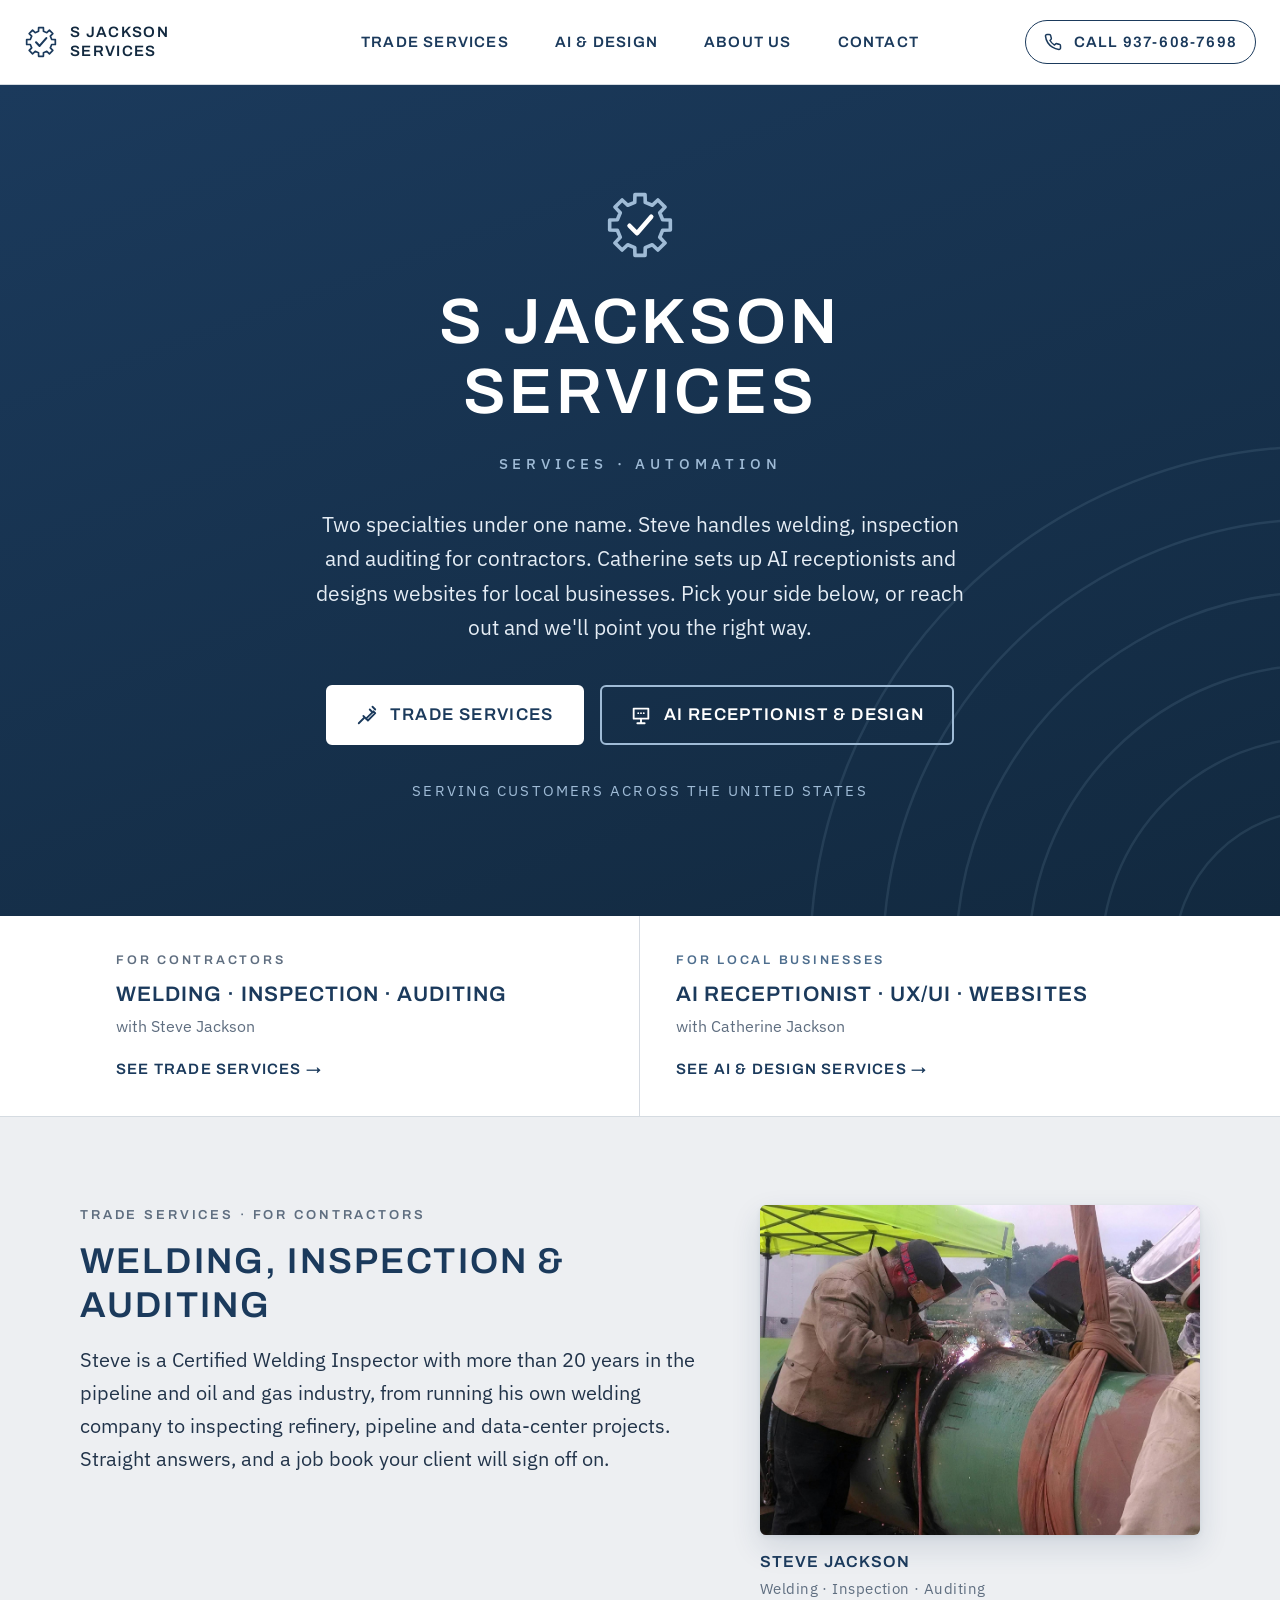
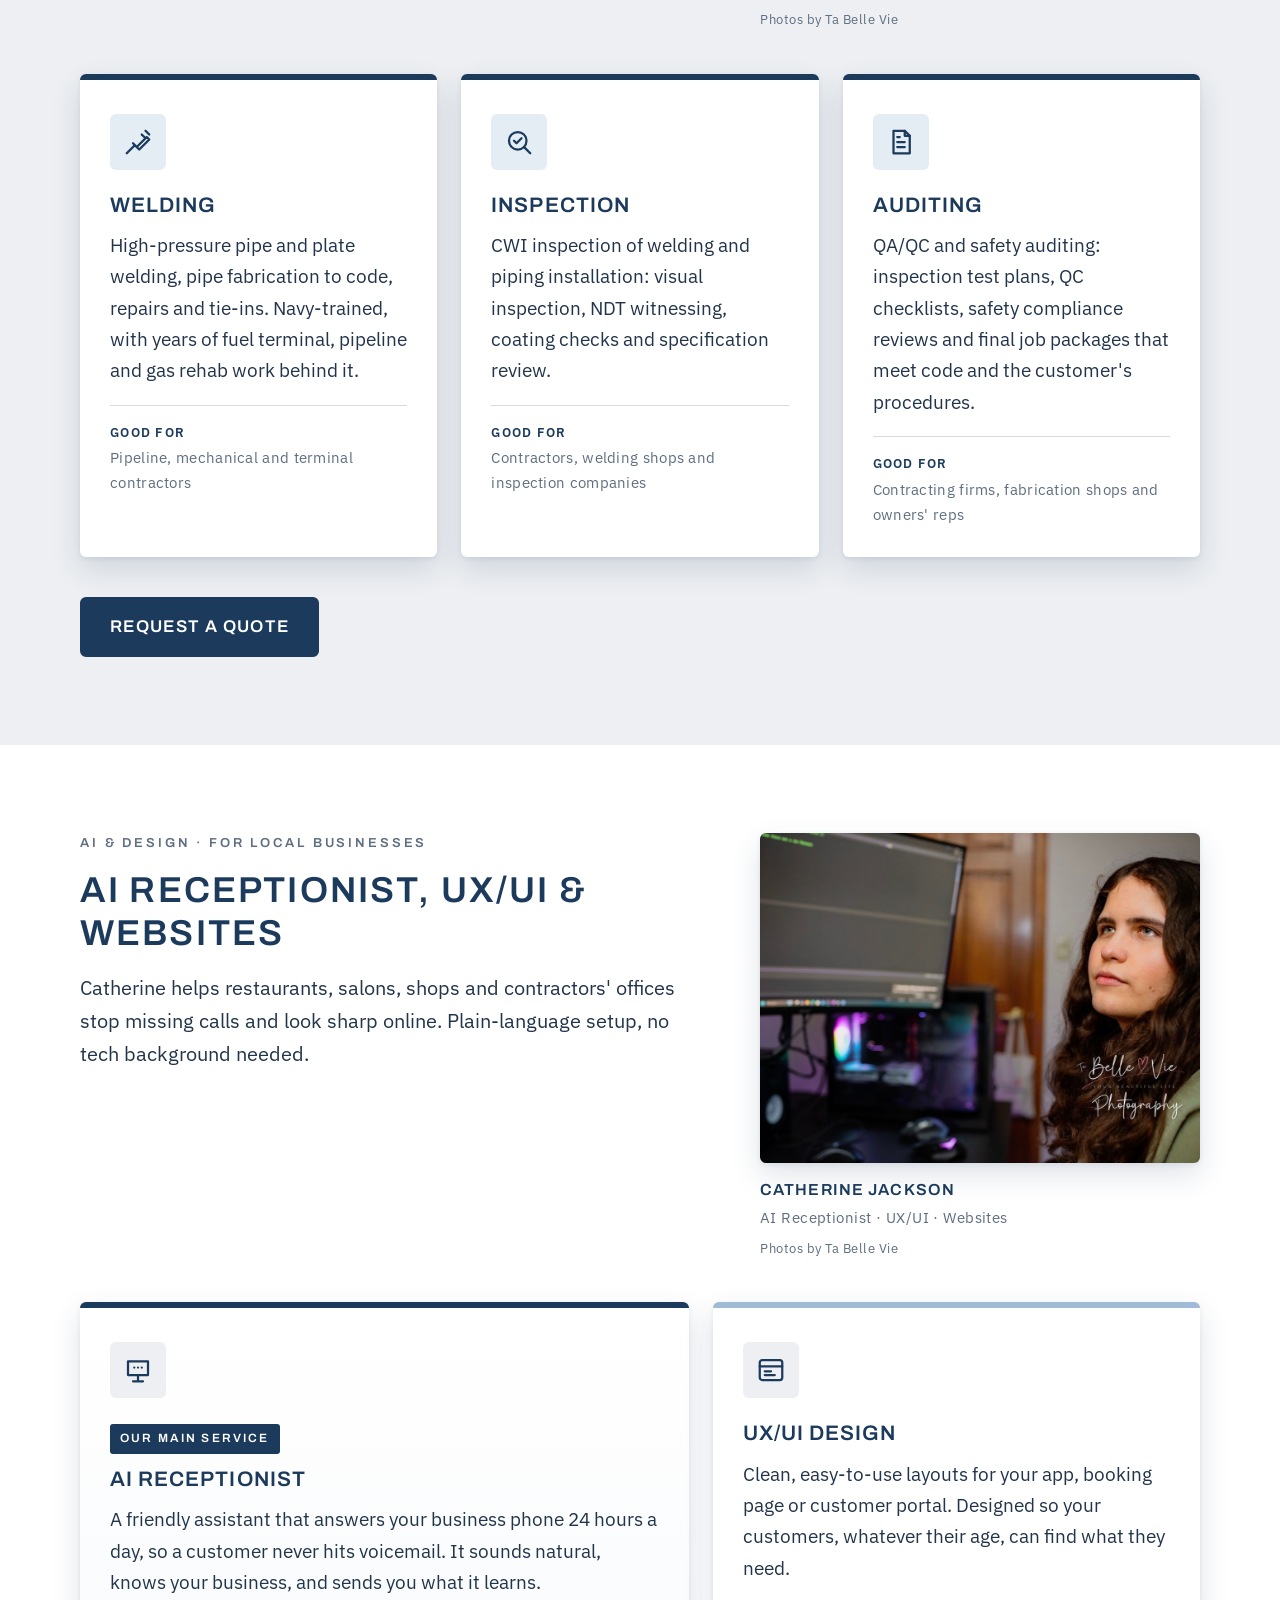
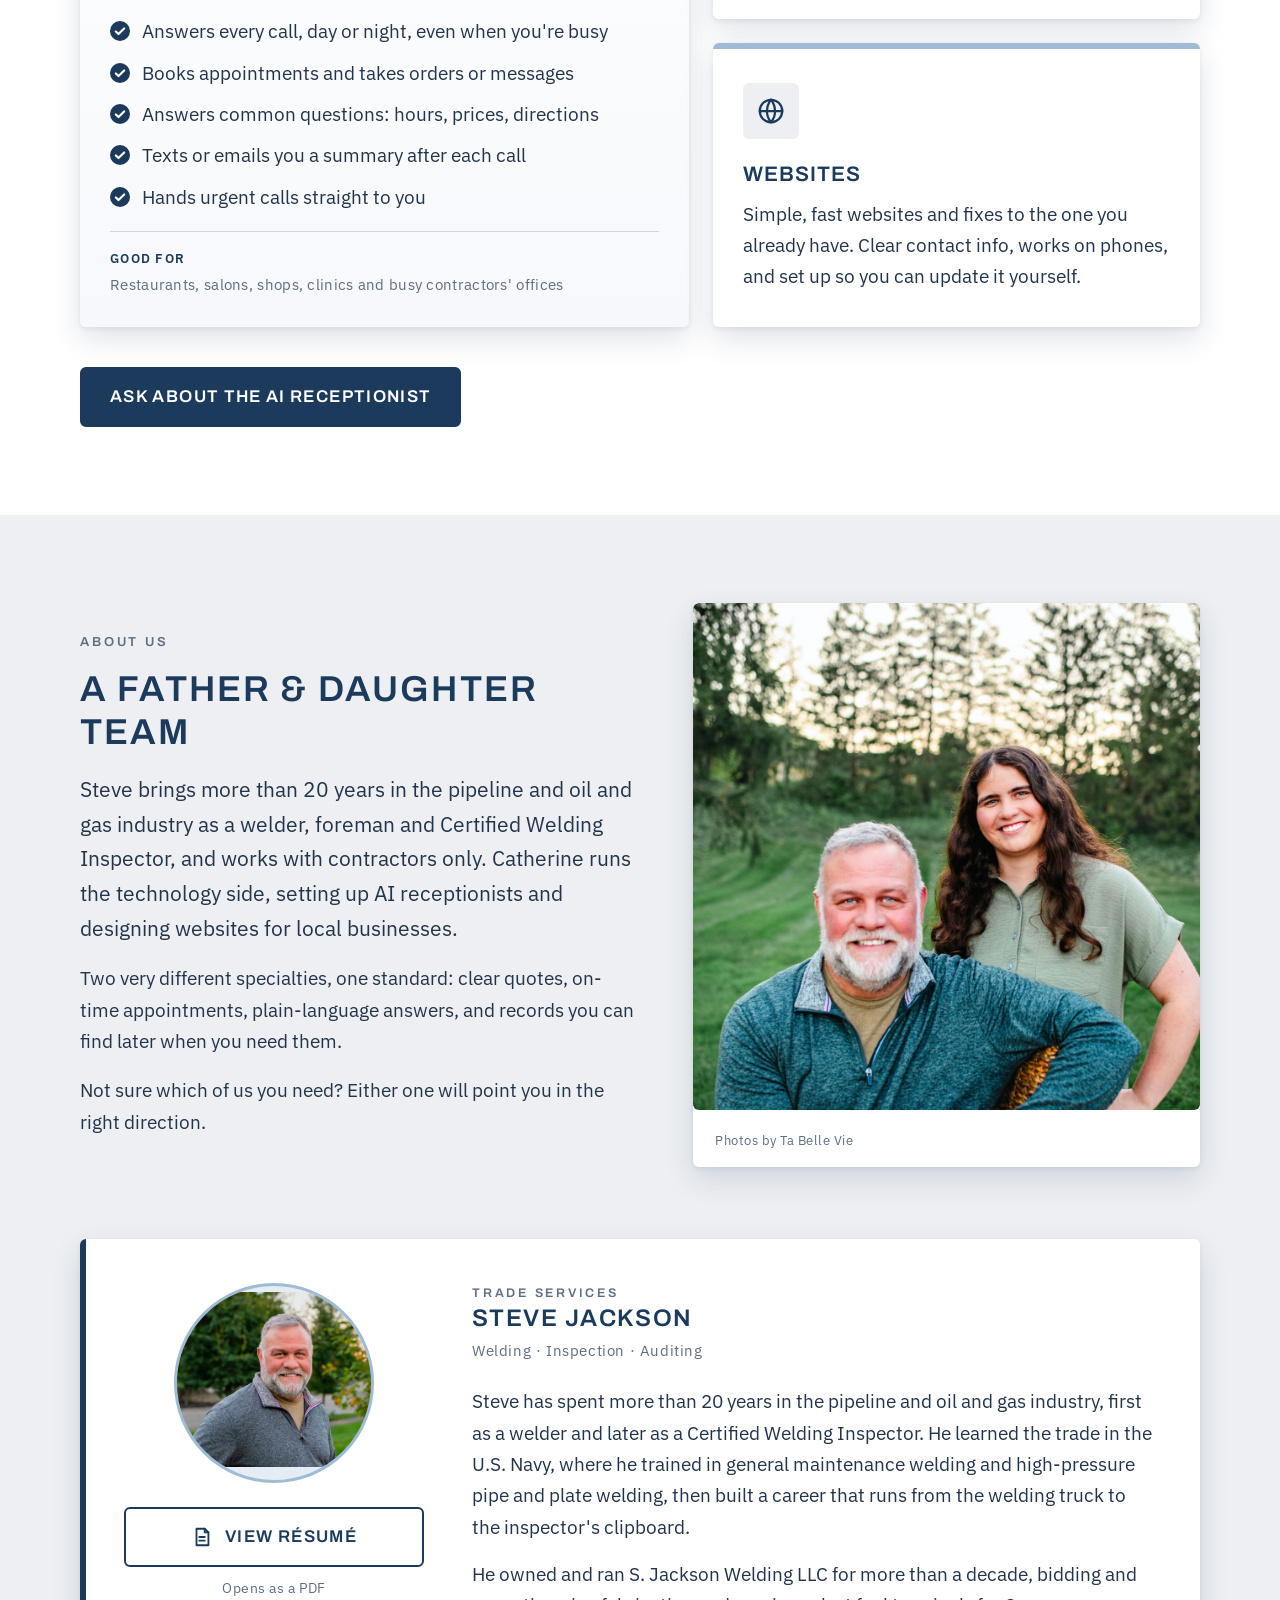
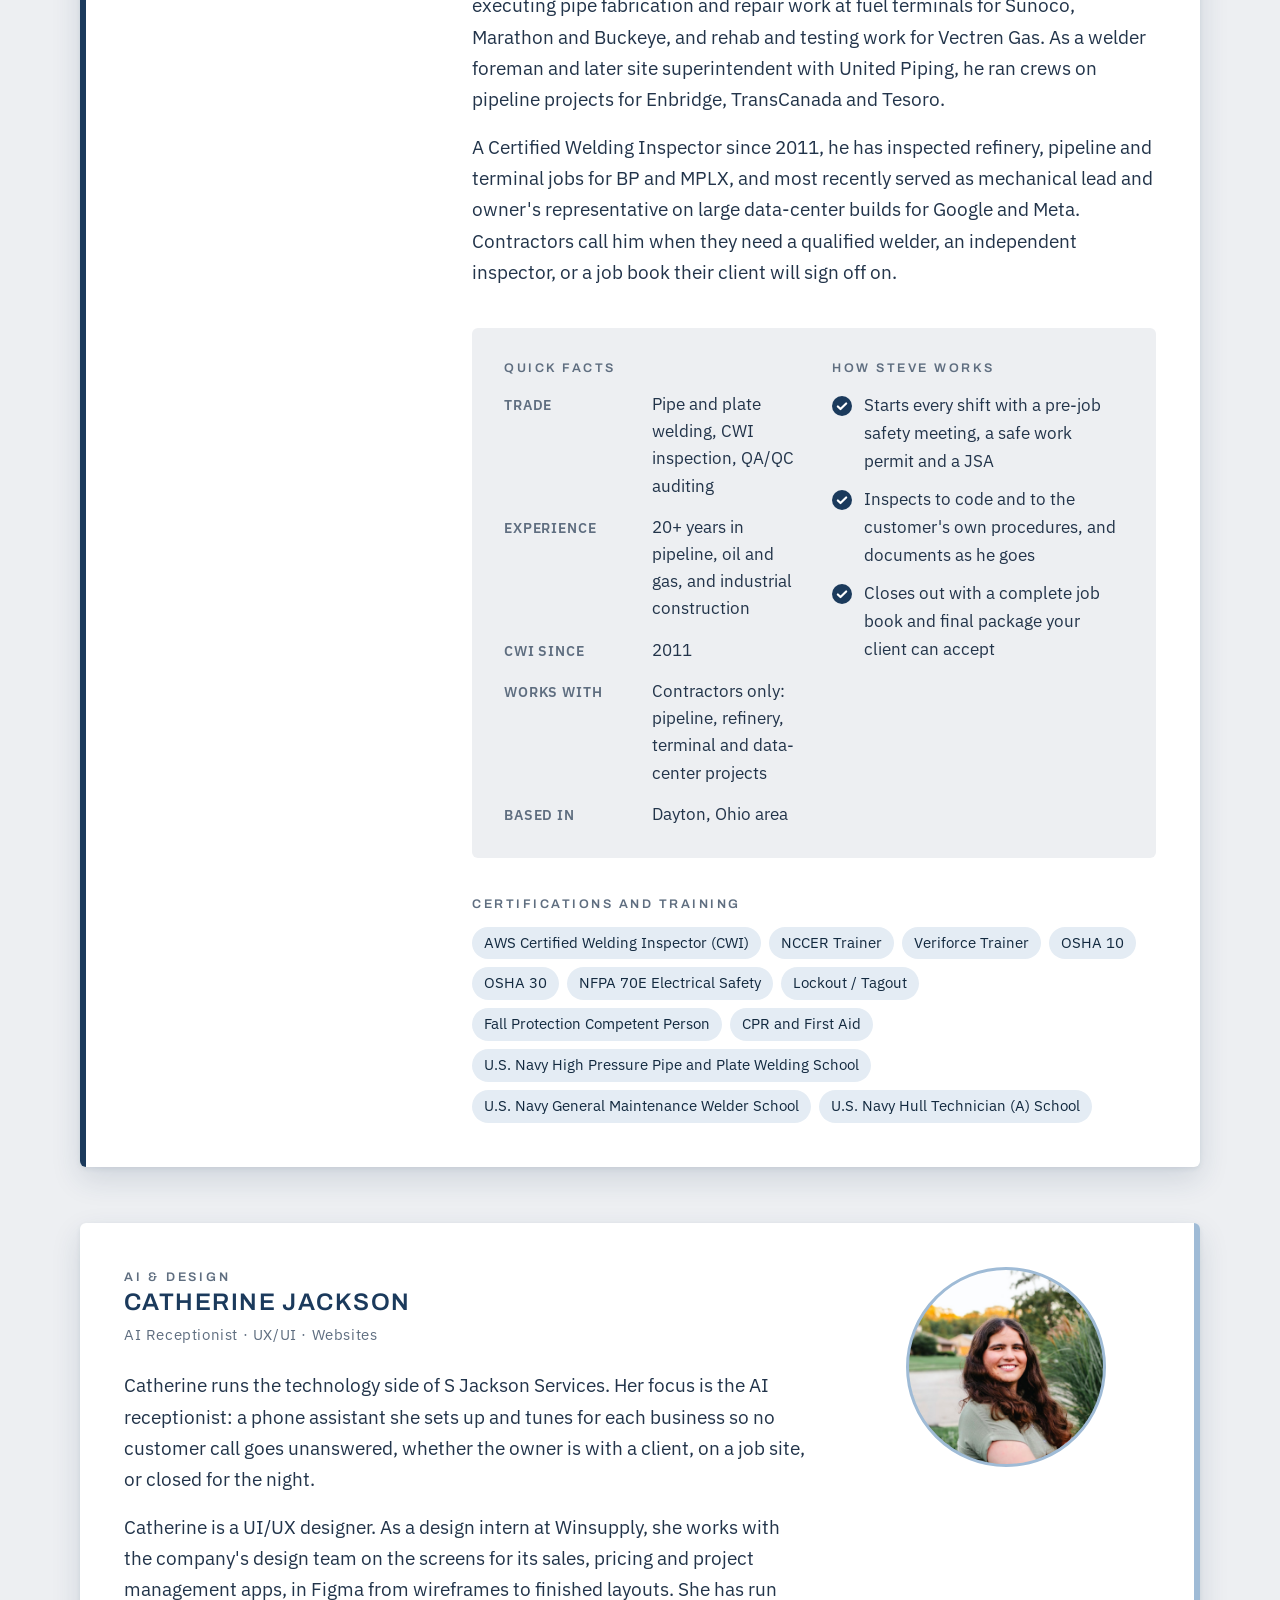
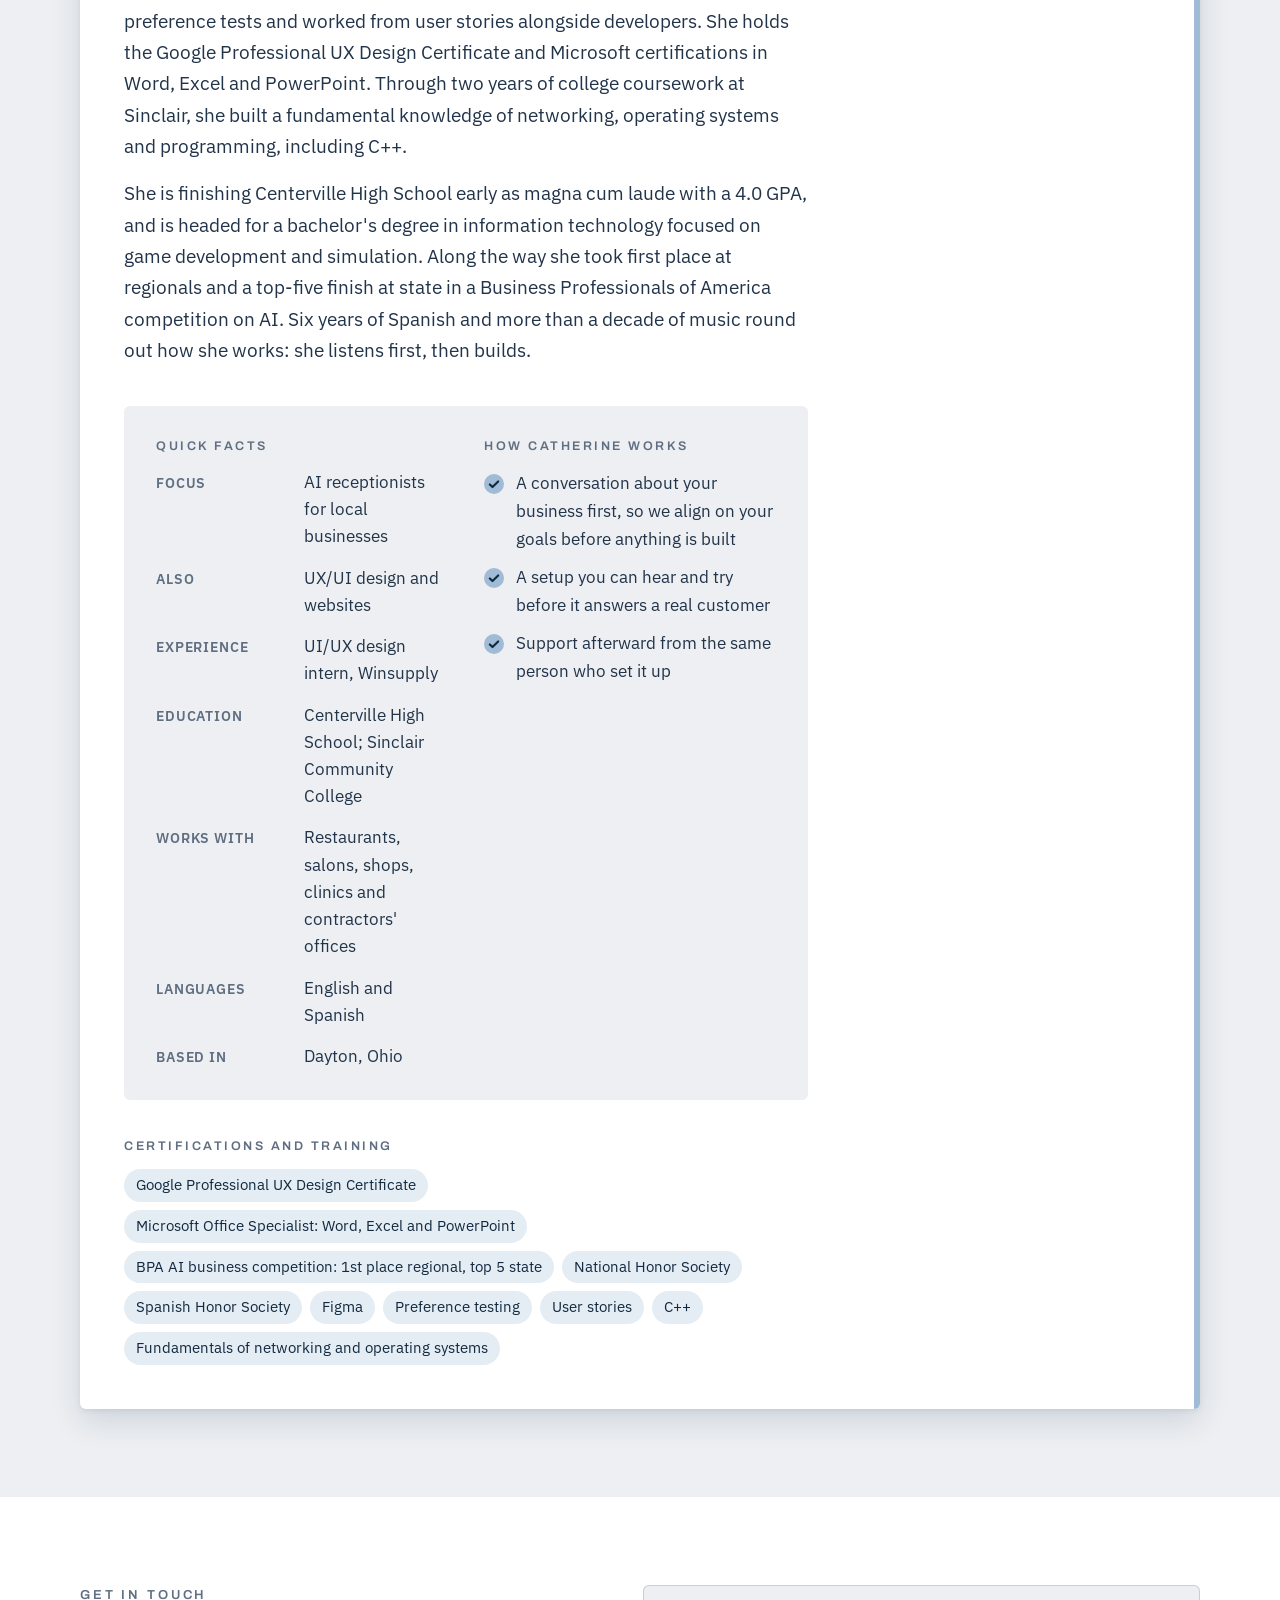
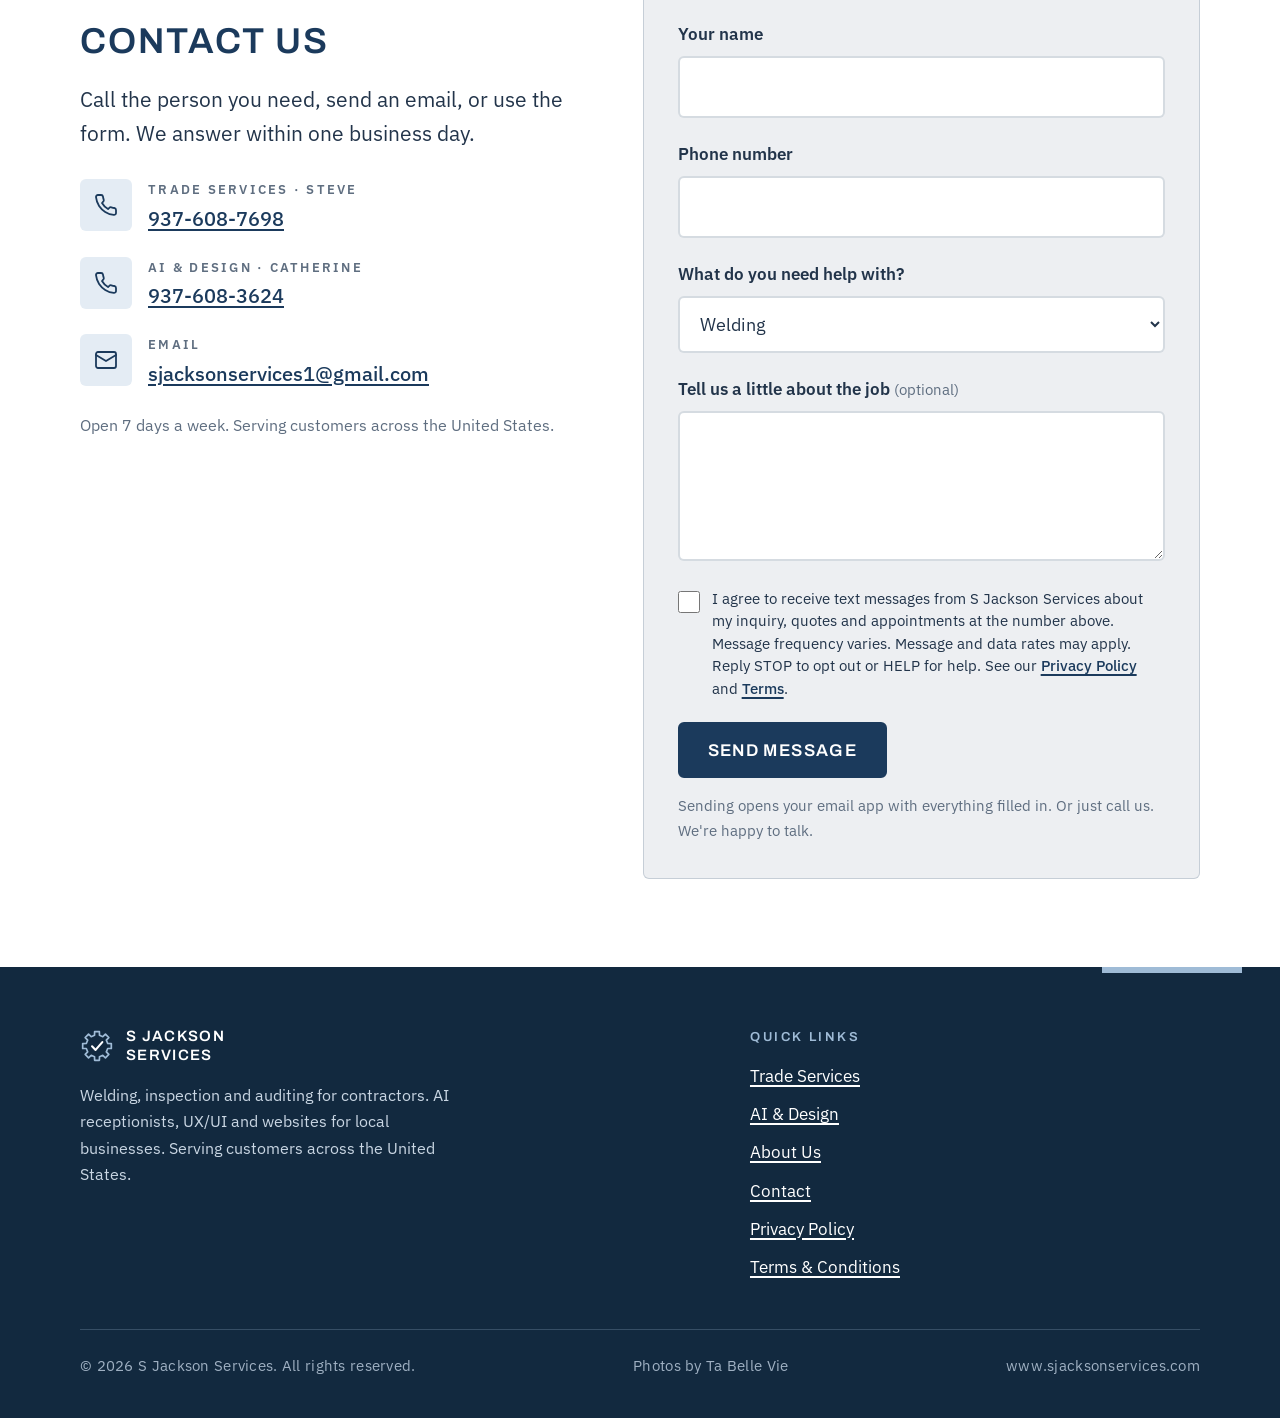
==== commit 6a5fd34a: "Center Catherine's headshot; shorten photo credit to Ta Belle Vie Co-Authored-By: Claude Fable 5.1 <" ====
--- a/index.html
+++ b/index.html
@@ -372,7 +372,7 @@
     </div>
     <div class="footer-bottom">
       <span>&copy; <span id="year">2026</span> S Jackson Services. All rights reserved.</span>
-      <span class="photo-credit" data-fill="photoCredit">Photos by Ta Belle Vie Photography</span>
+      <span class="photo-credit" data-fill="photoCredit">Photos by Ta Belle Vie</span>
       <span data-fill="website">www.sjacksonservices.com</span>
     </div>
   </div>
--- a/styles.css
+++ b/styles.css
@@ -337,6 +337,8 @@
 }
 .side-photo figcaption span{font-size:14.5px;color:var(--muted);letter-spacing:.03em;}
 .side-photo figcaption em{font-style:normal;font-size:15px;color:var(--text);margin-top:6px;}
+.credit{display:block;font-size:12.5px;color:var(--muted);letter-spacing:.04em;margin-top:6px;}
+.team-photo figcaption{display:flex;flex-direction:column;gap:2px;}
 .placeholder{background:rgba(159,187,214,.28);border-radius:3px;padding:0 4px;}
 
 /* ---------- CONTACT ---------- */
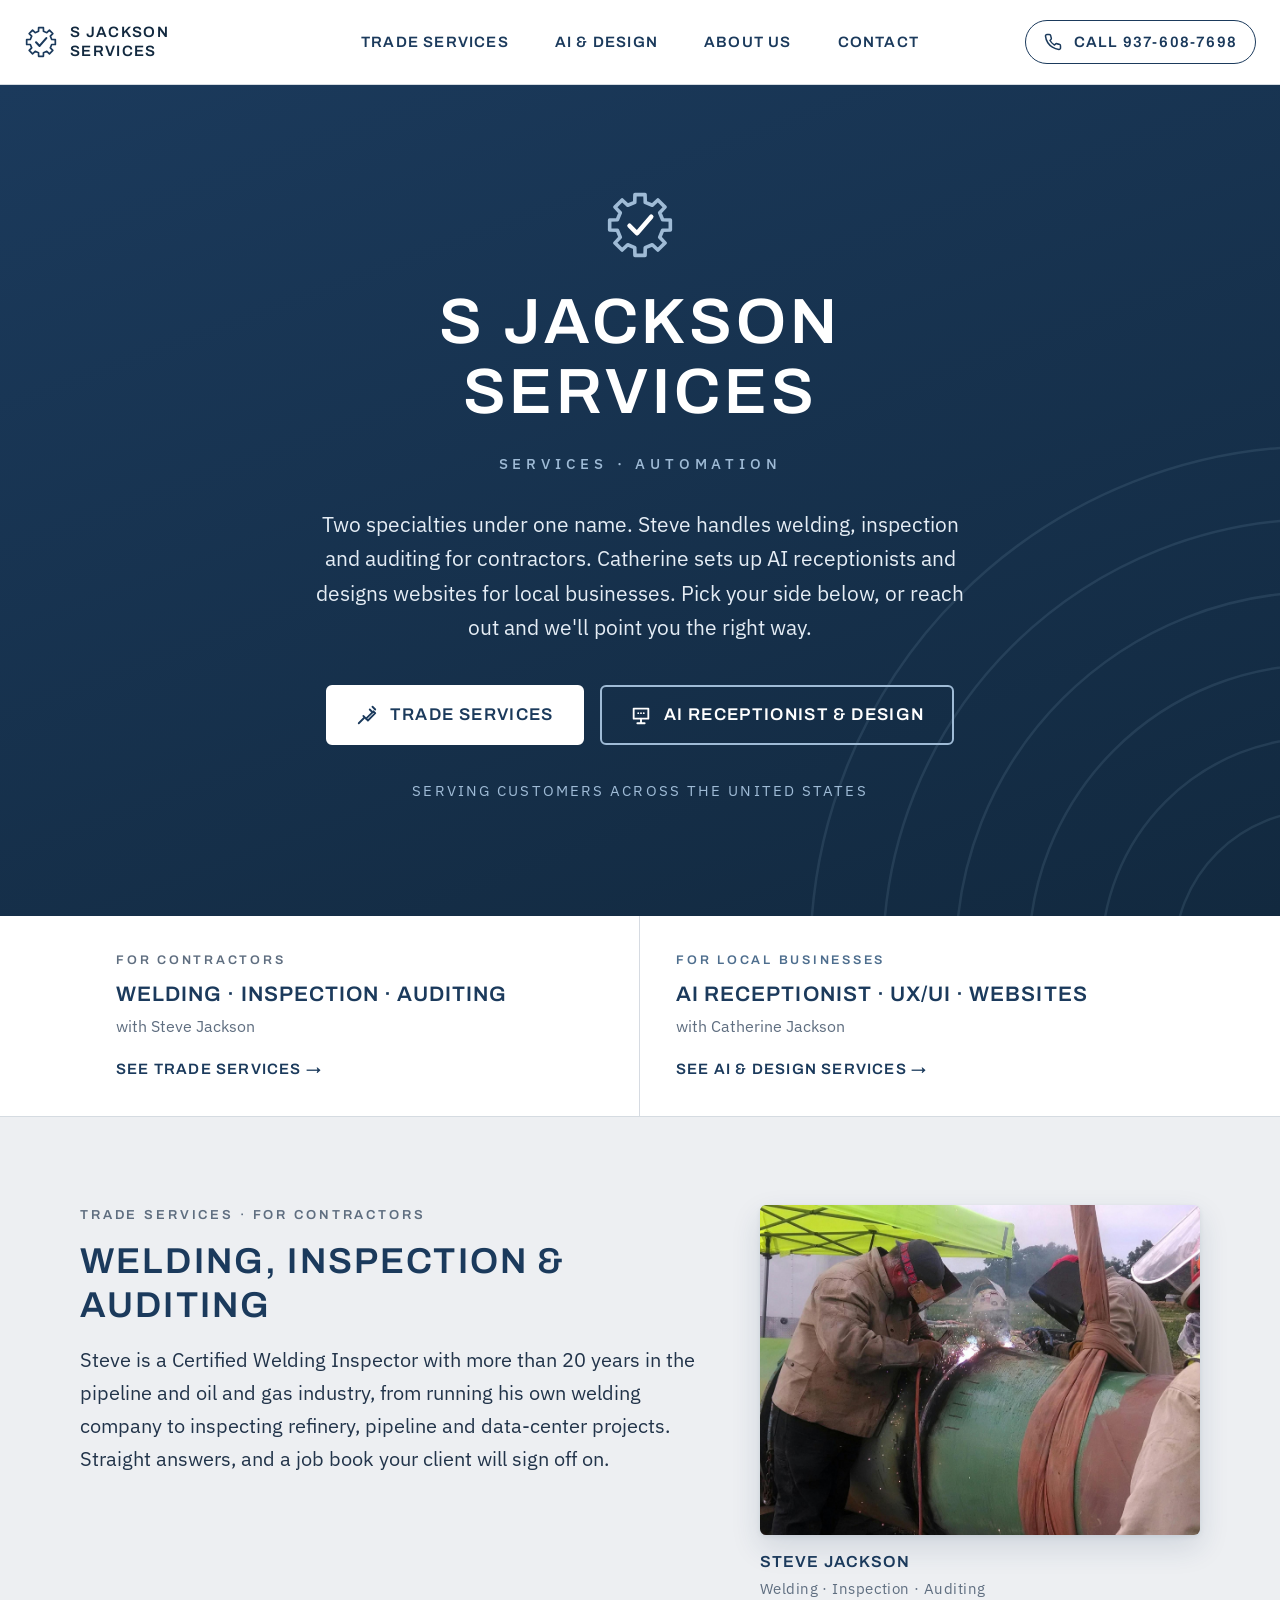
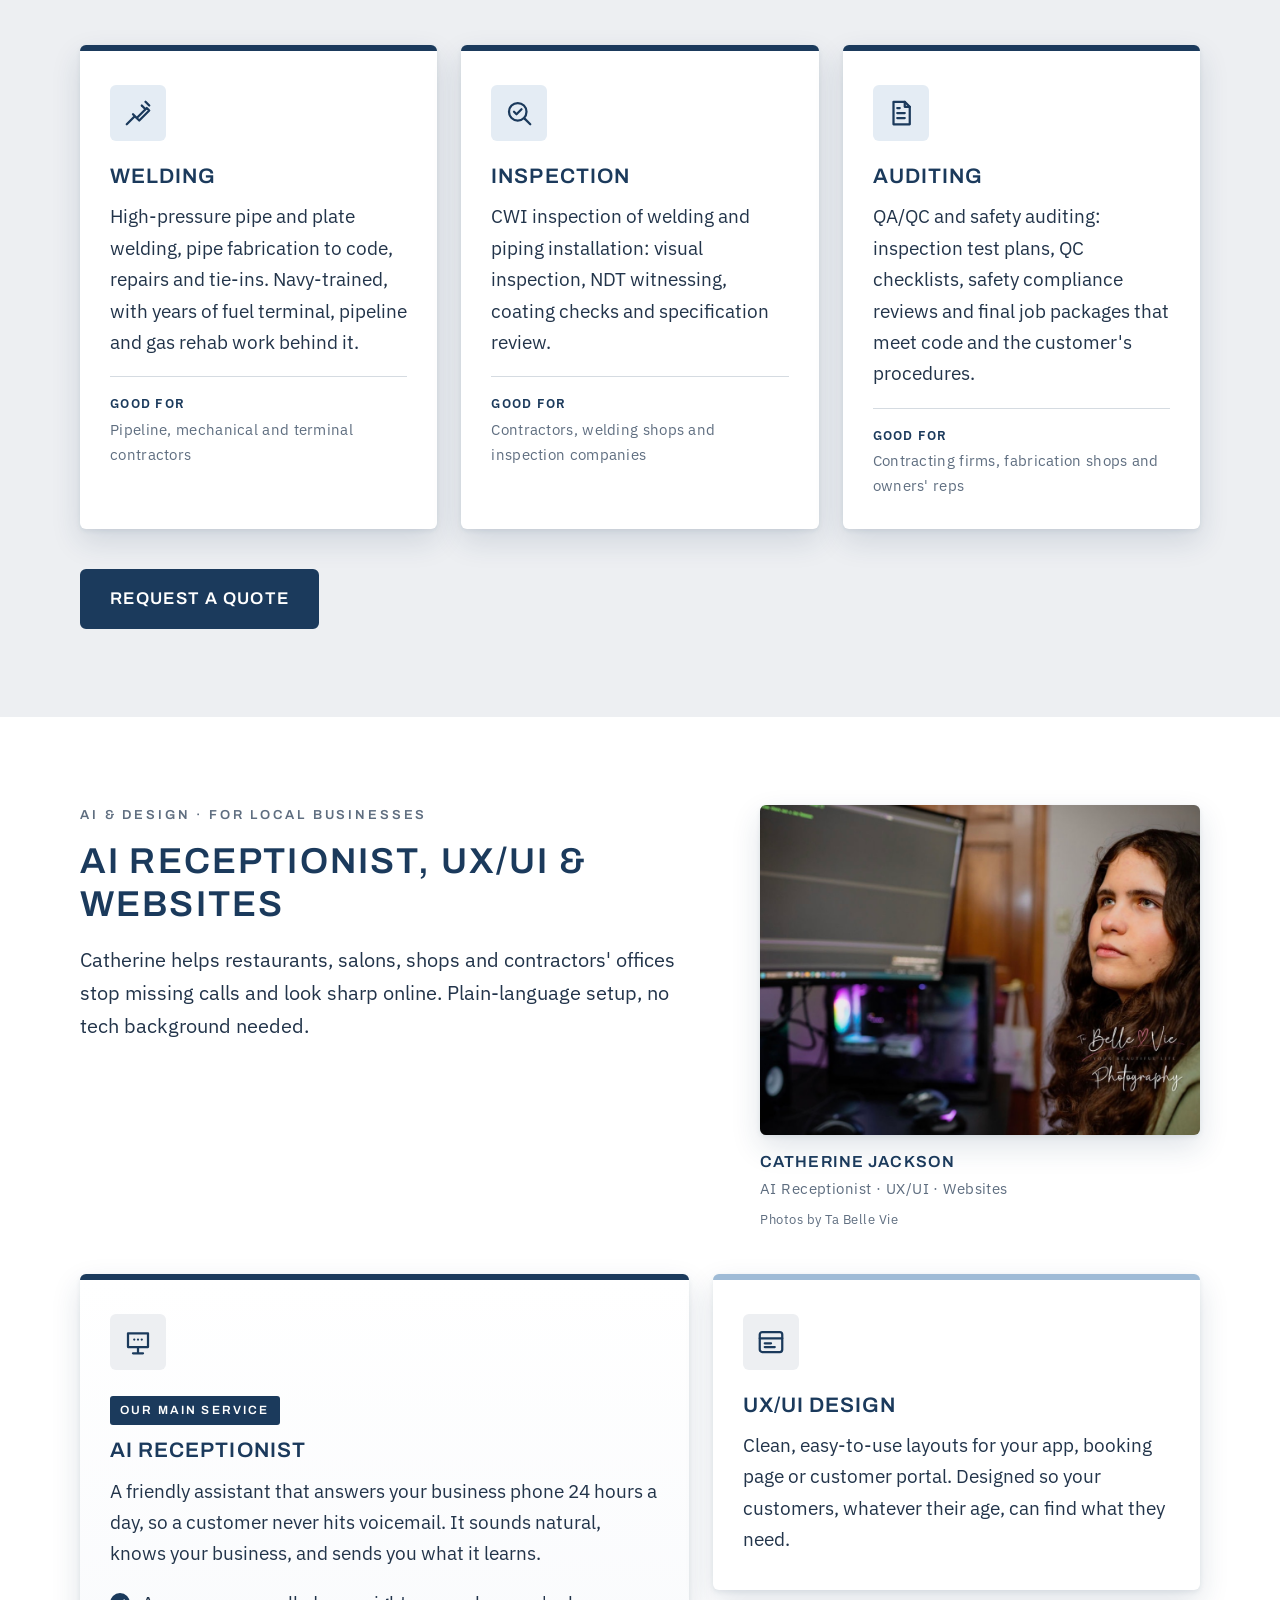
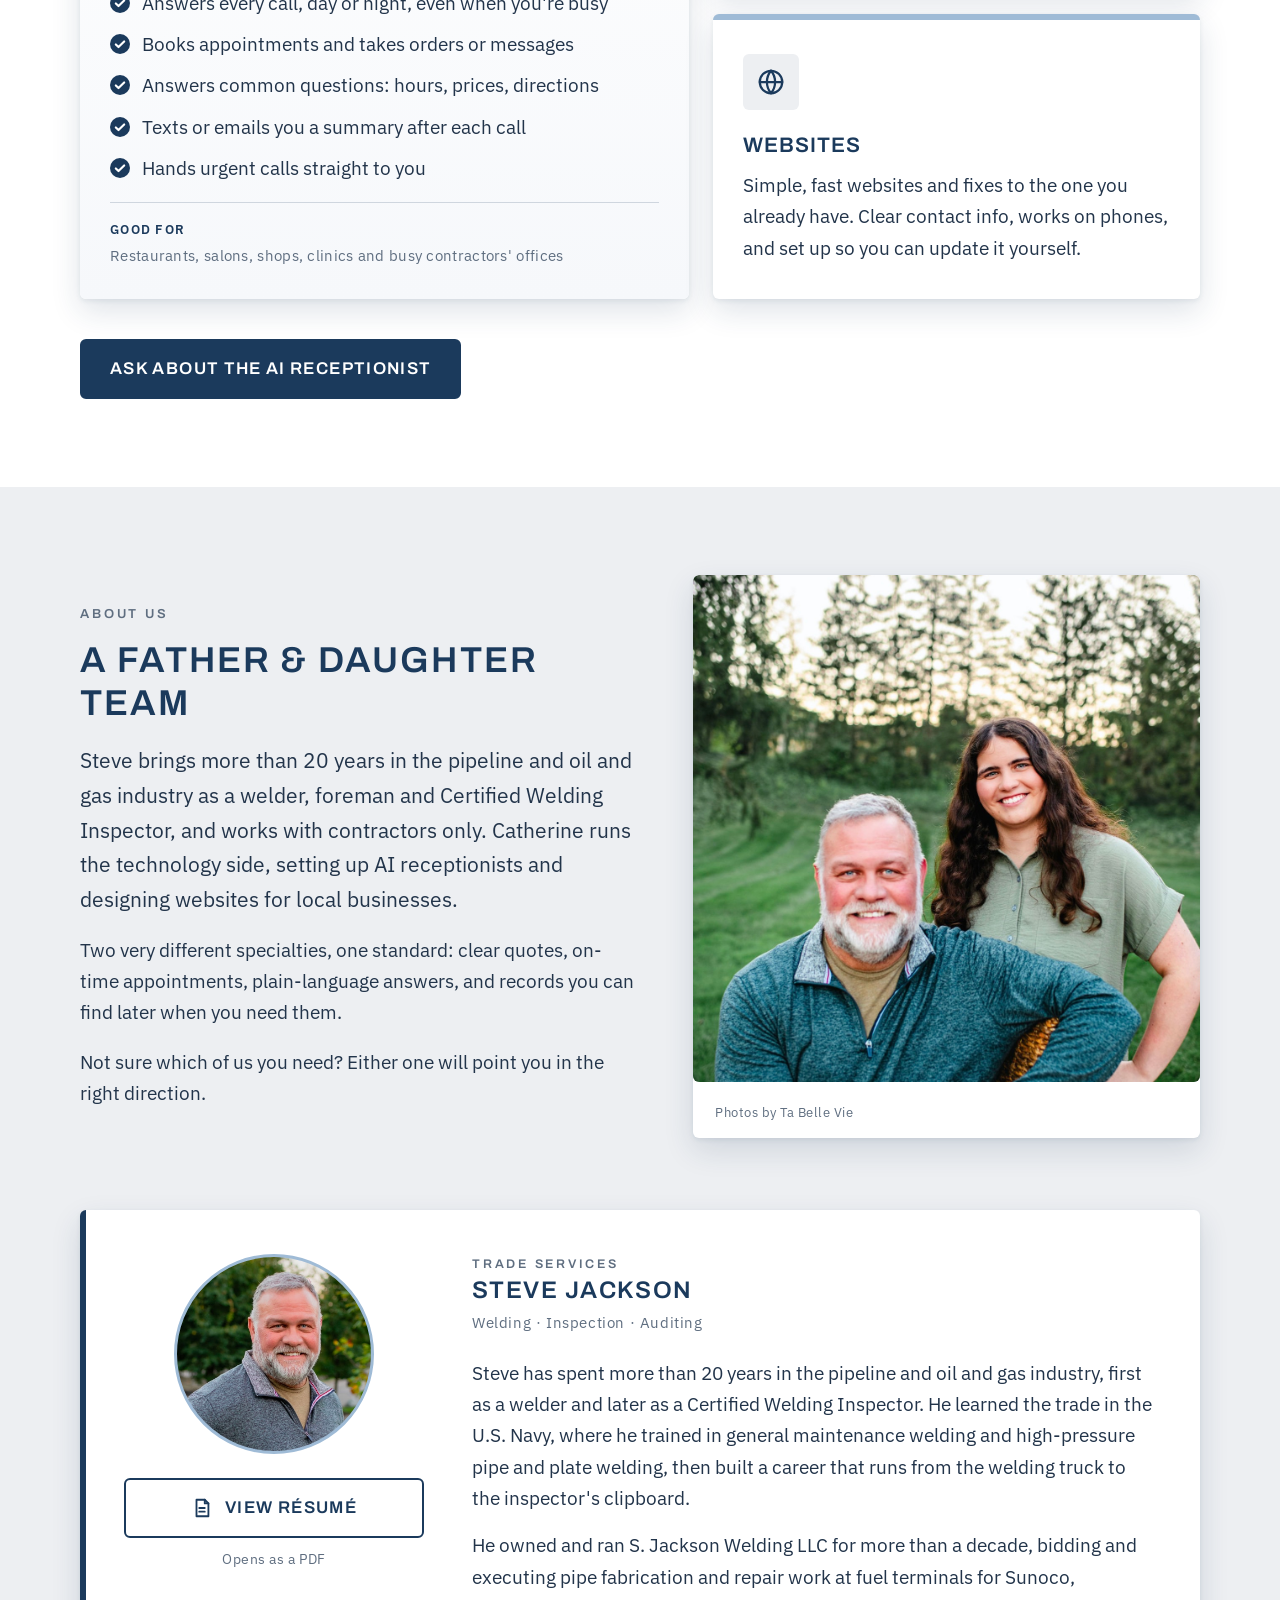
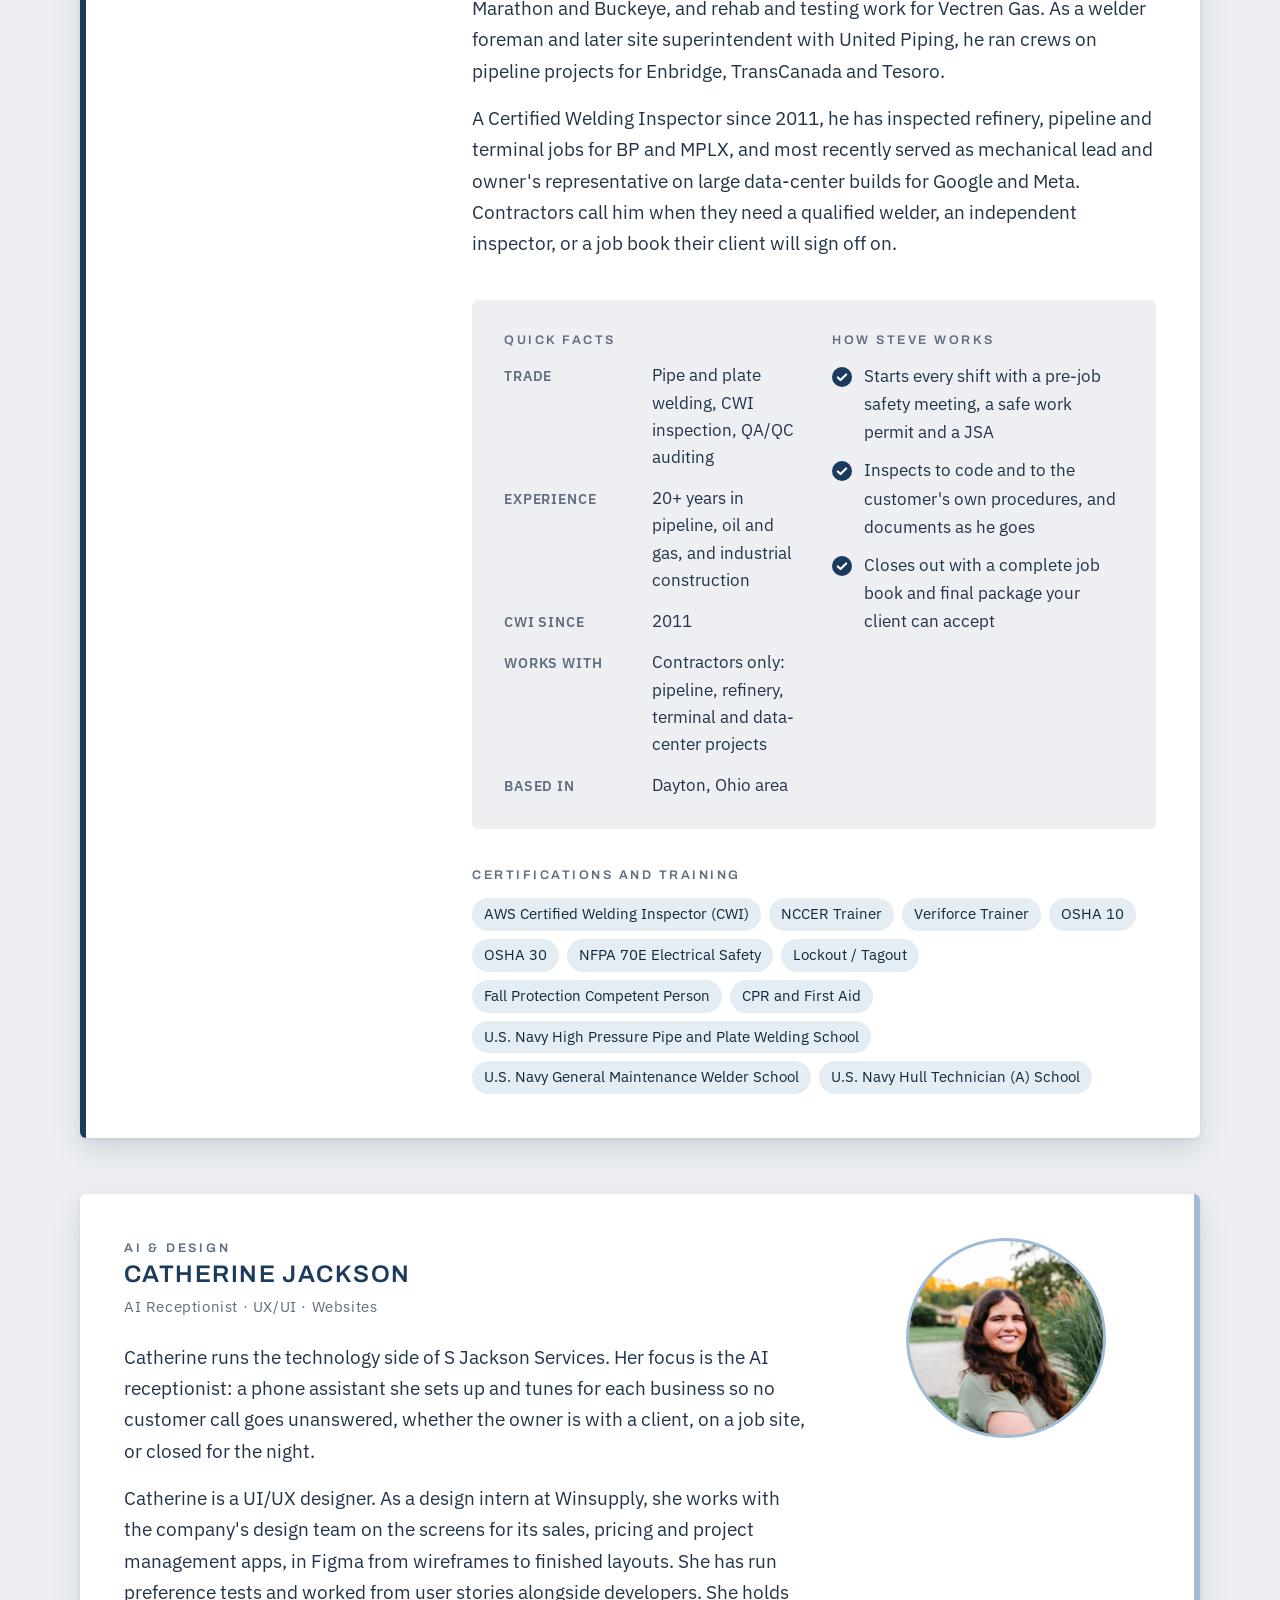
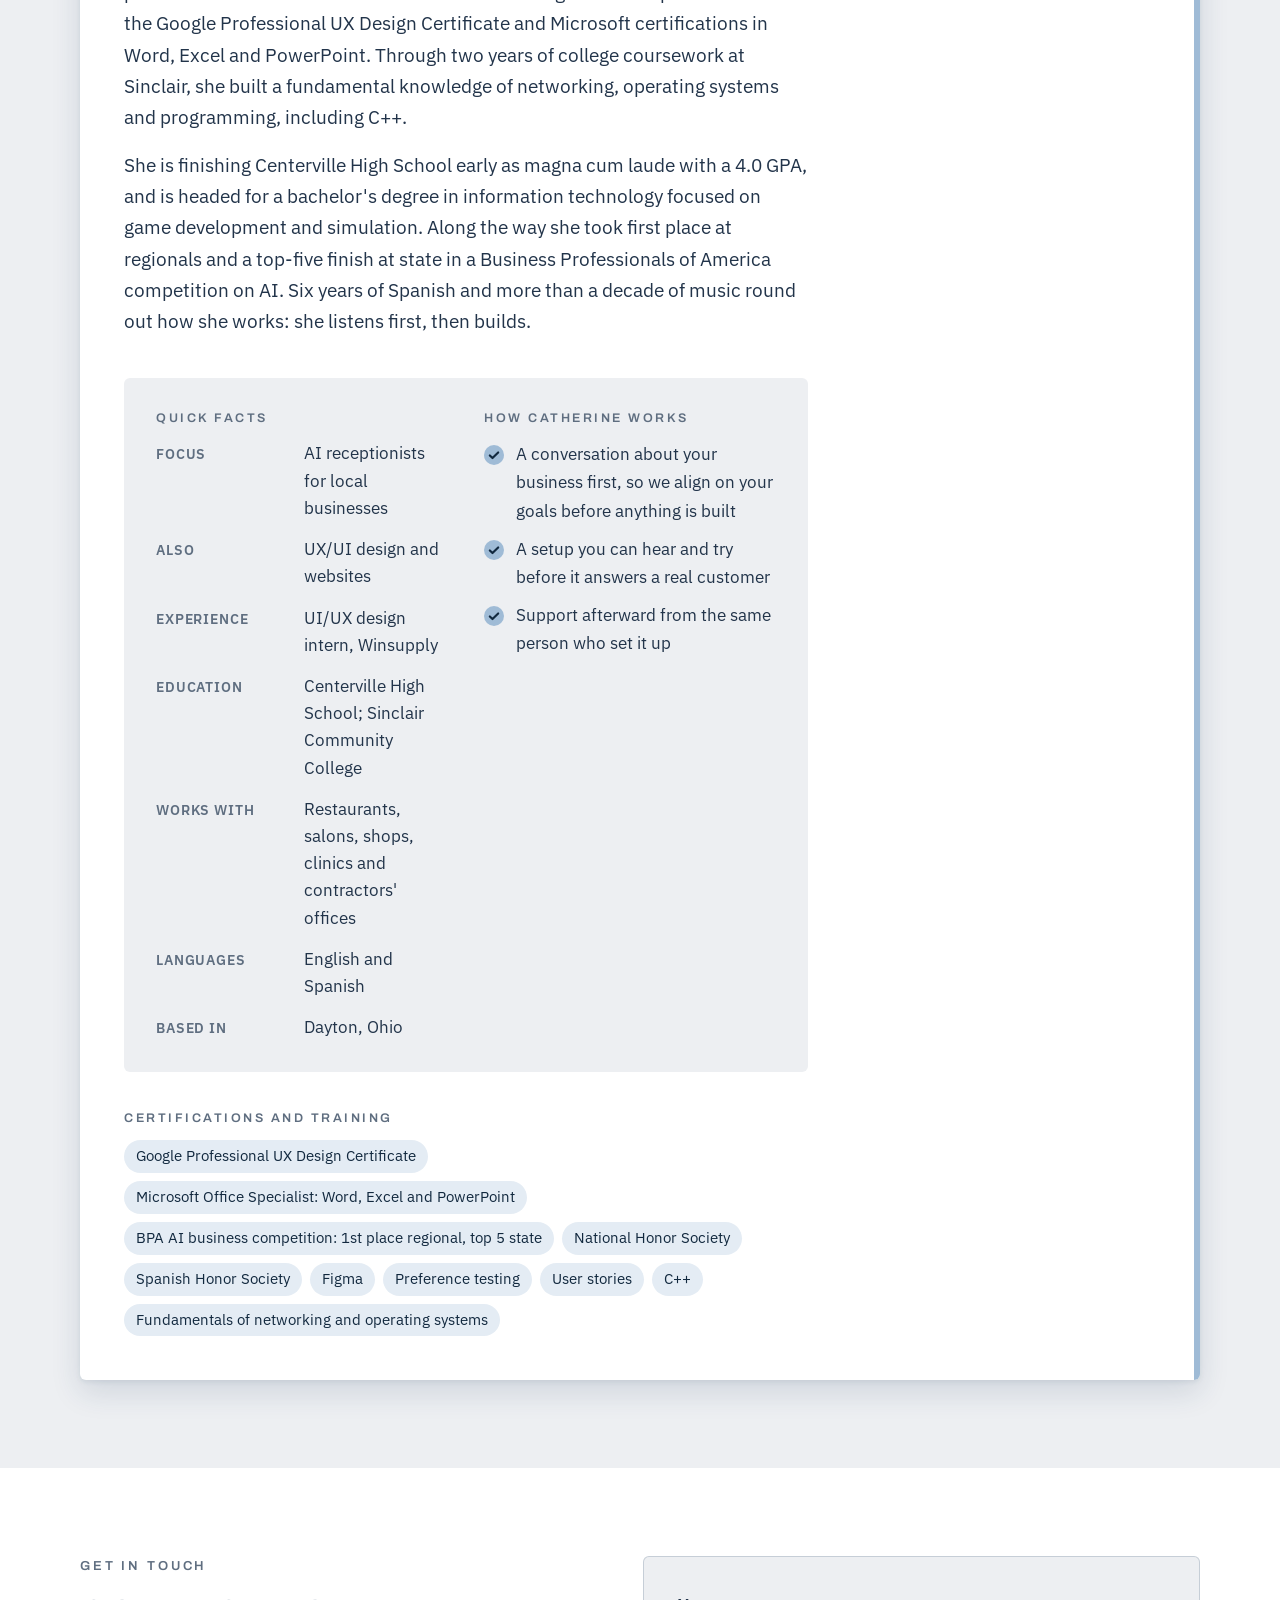
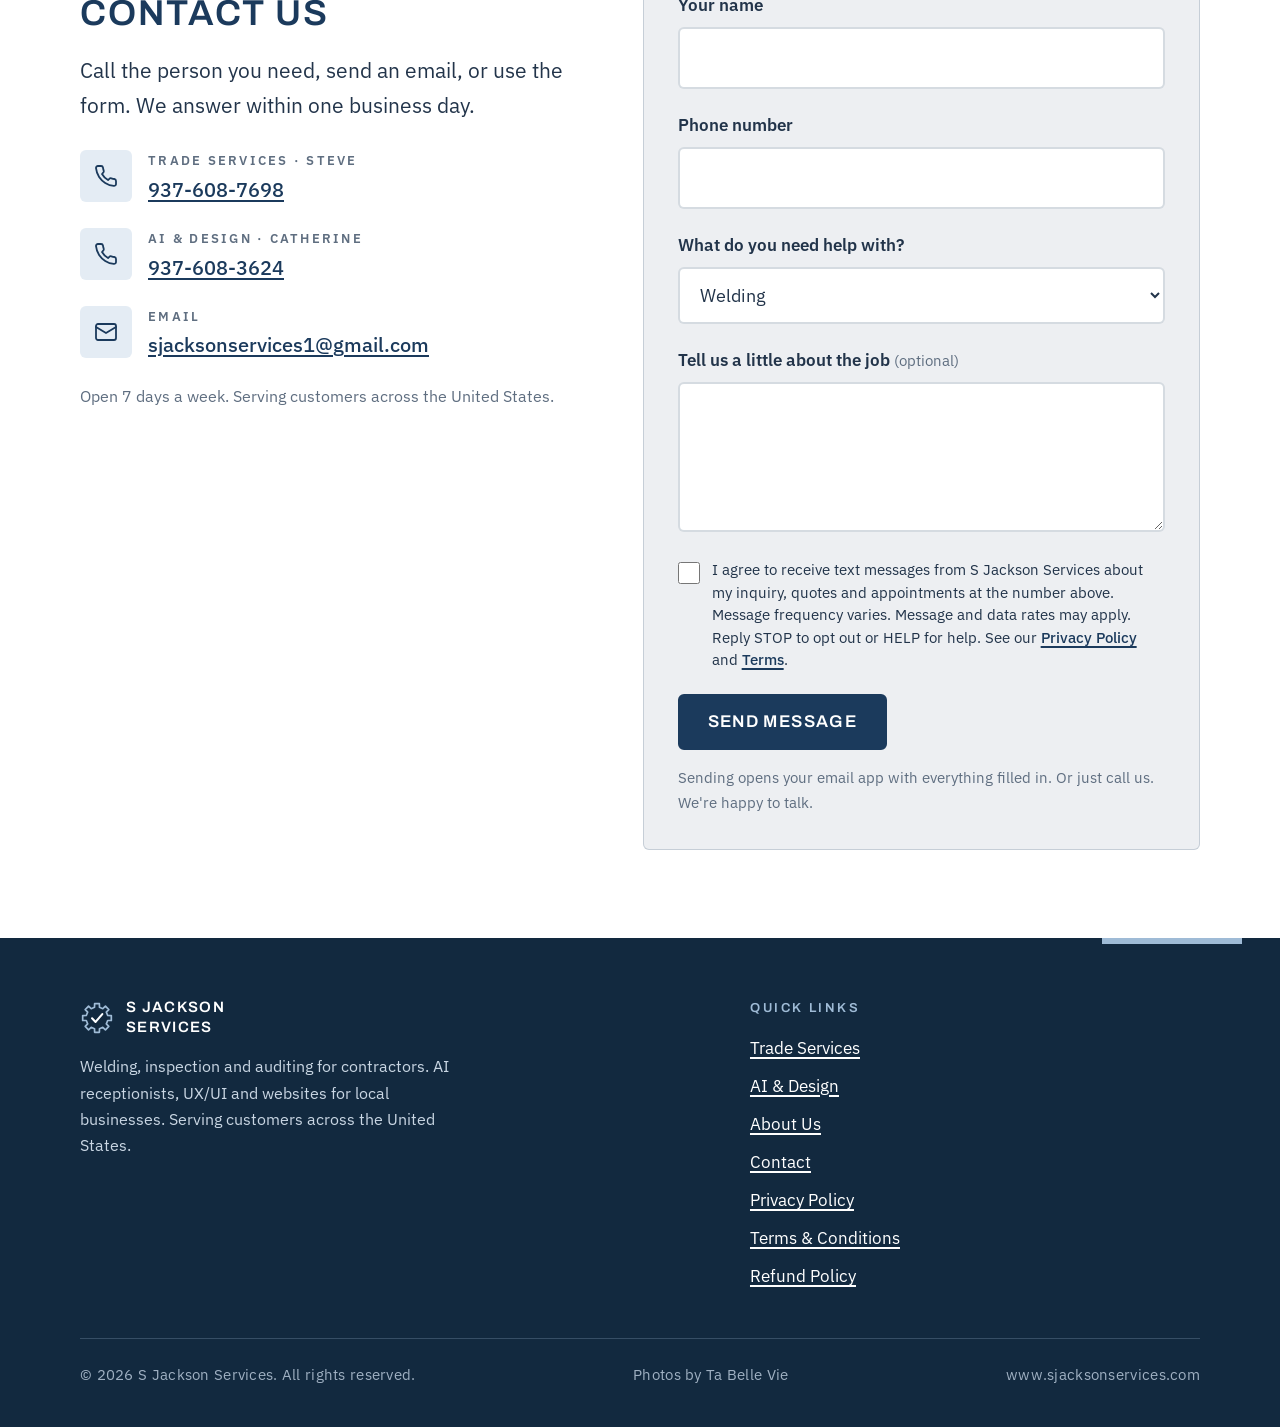
==== commit 1df6f7c4: "Add refund policy to Terms page with footer links Covers AI receptionist, websites and design, hardw" ====
--- a/index.html
+++ b/index.html
@@ -367,6 +367,7 @@
           <li><a href="#contact">Contact</a></li>
           <li><a href="privacy.html">Privacy Policy</a></li>
           <li><a href="terms.html">Terms &amp; Conditions</a></li>
+          <li><a href="terms.html#refunds">Refund Policy</a></li>
         </ul>
       </div>
     </div>
--- a/styles.css
+++ b/styles.css
@@ -385,7 +385,8 @@
   letter-spacing:.06em;text-transform:uppercase;line-height:1.2;color:var(--navy);
 }
 .legal-date{margin:8px 0 28px;font-size:15px;color:var(--muted);letter-spacing:.04em;}
-.legal h2{font-size:19px;margin:34px 0 10px;}
+.legal h2{font-size:19px;margin:34px 0 10px;scroll-margin-top:100px;}
+.legal h3{font-size:17px;margin:22px 0 8px;color:var(--navy);}
 .legal p{margin:0 0 14px;}
 .legal ul{margin:0 0 16px 22px;}
 .legal li{margin-bottom:8px;}
